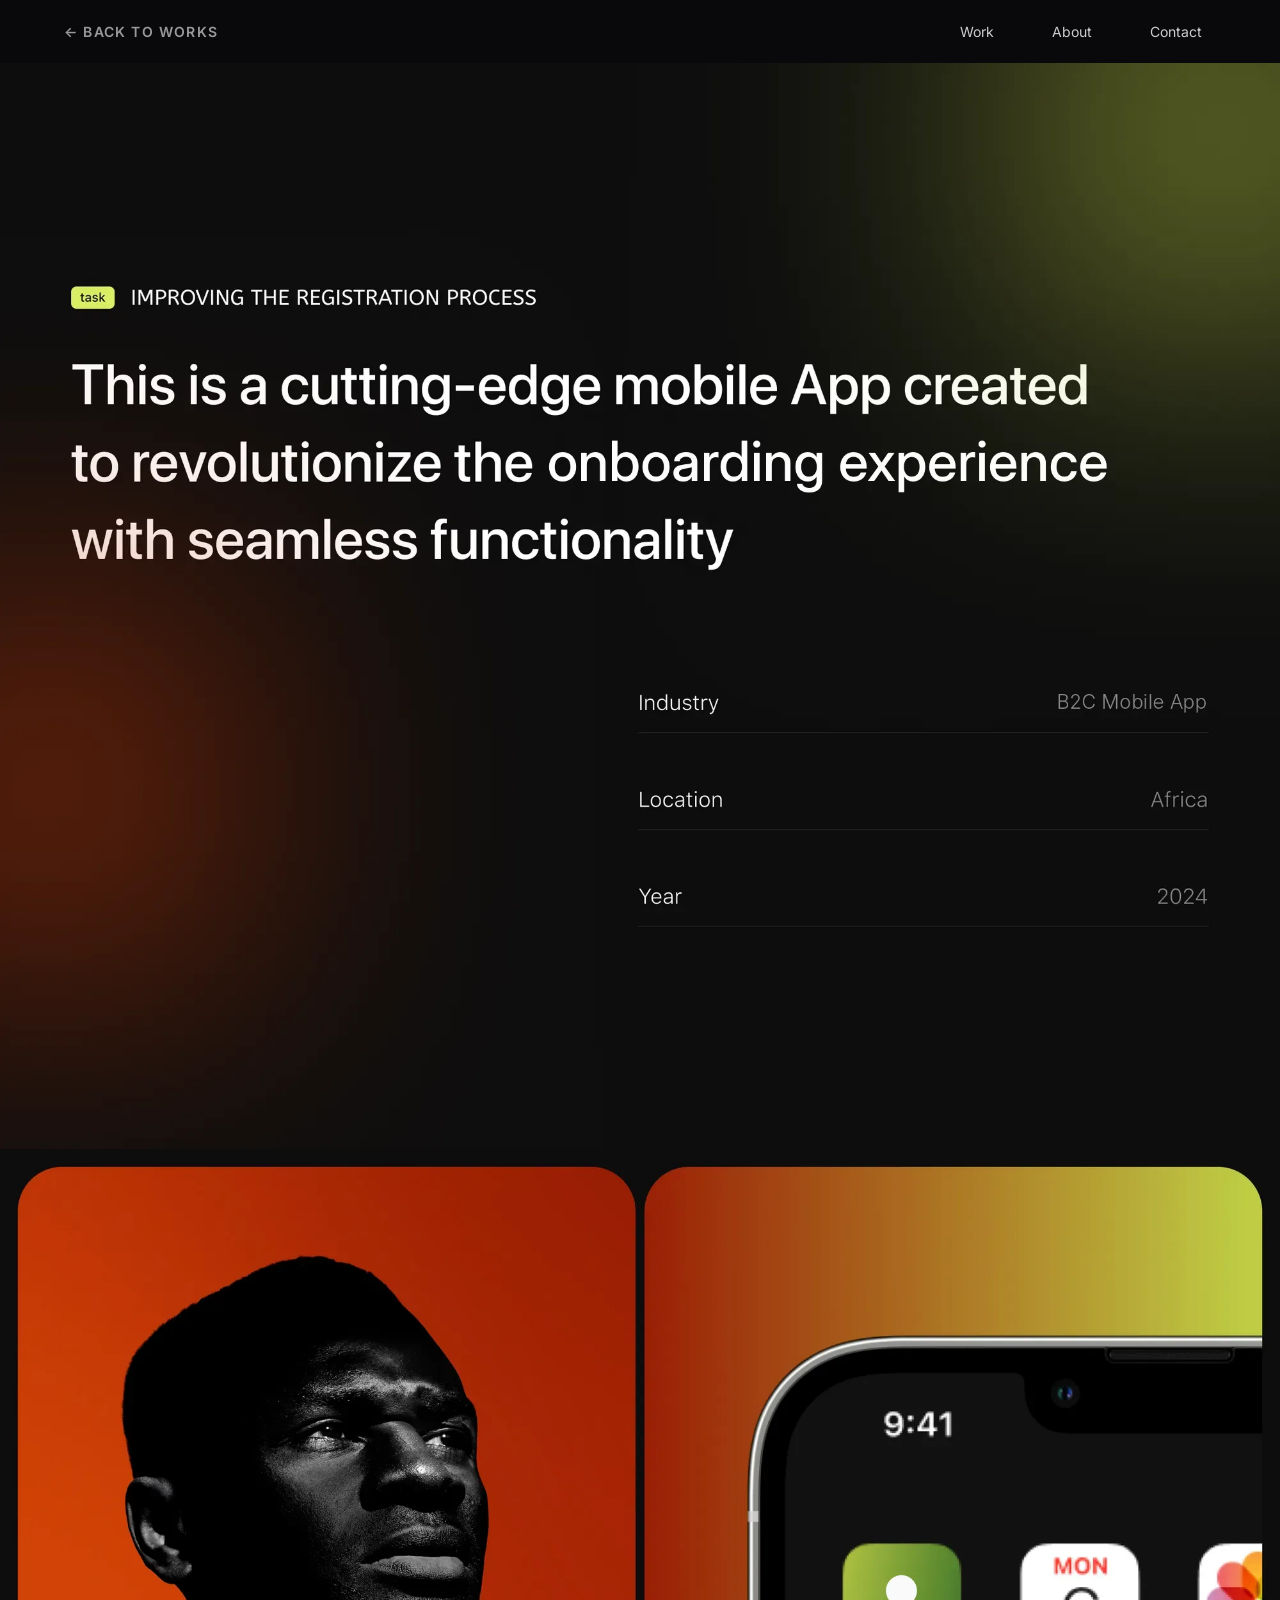
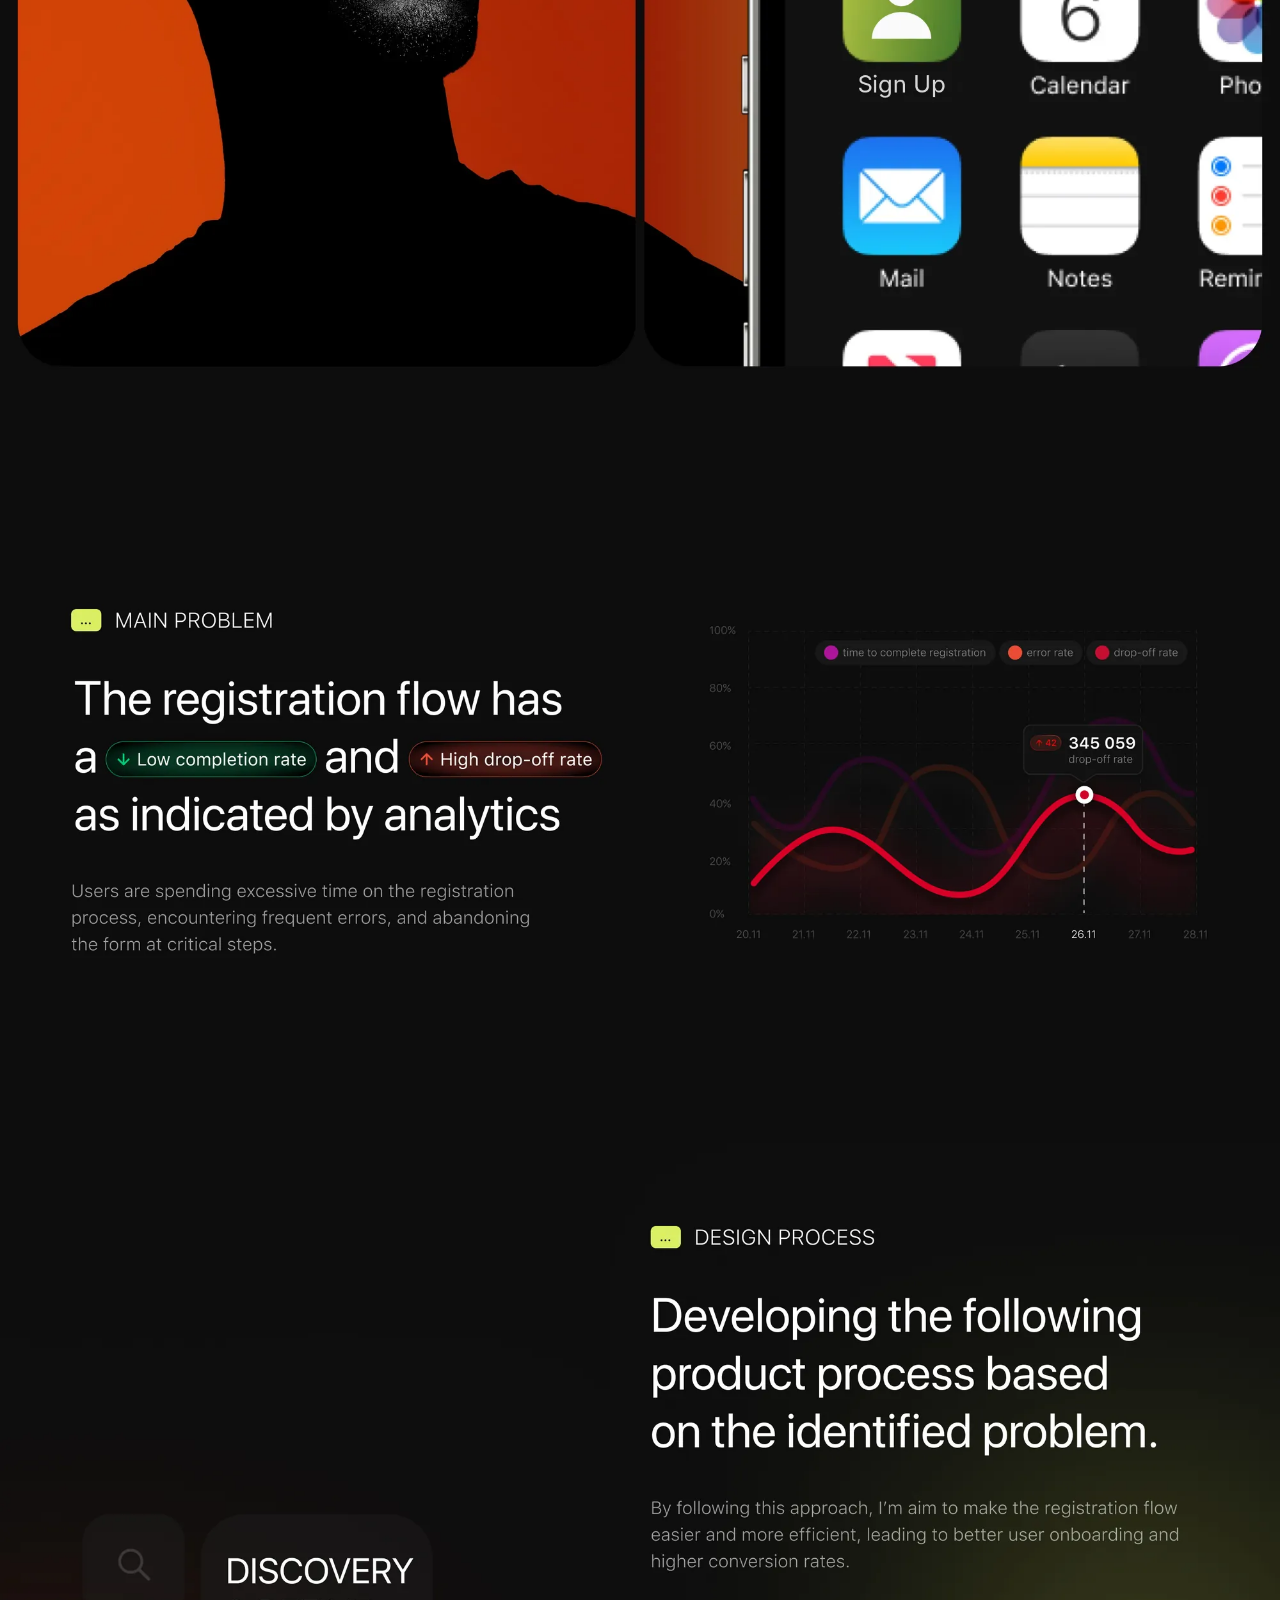
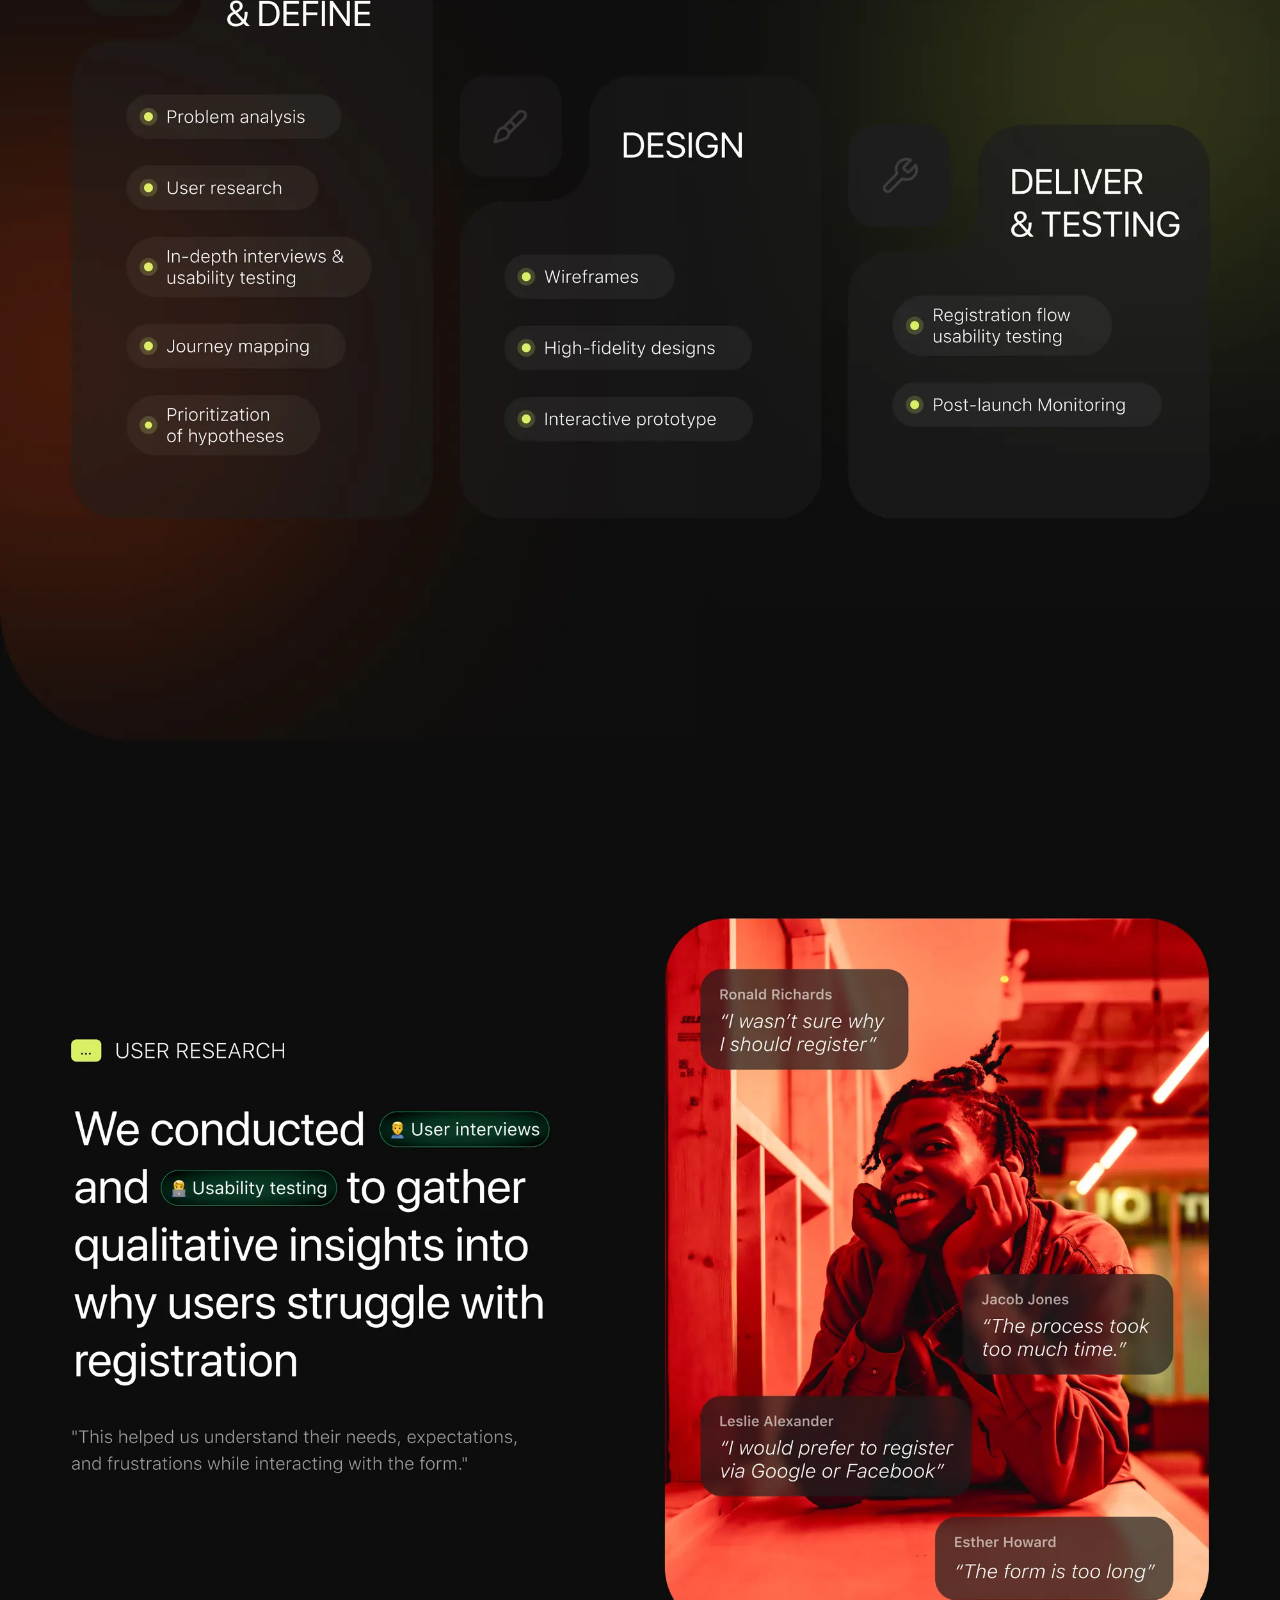
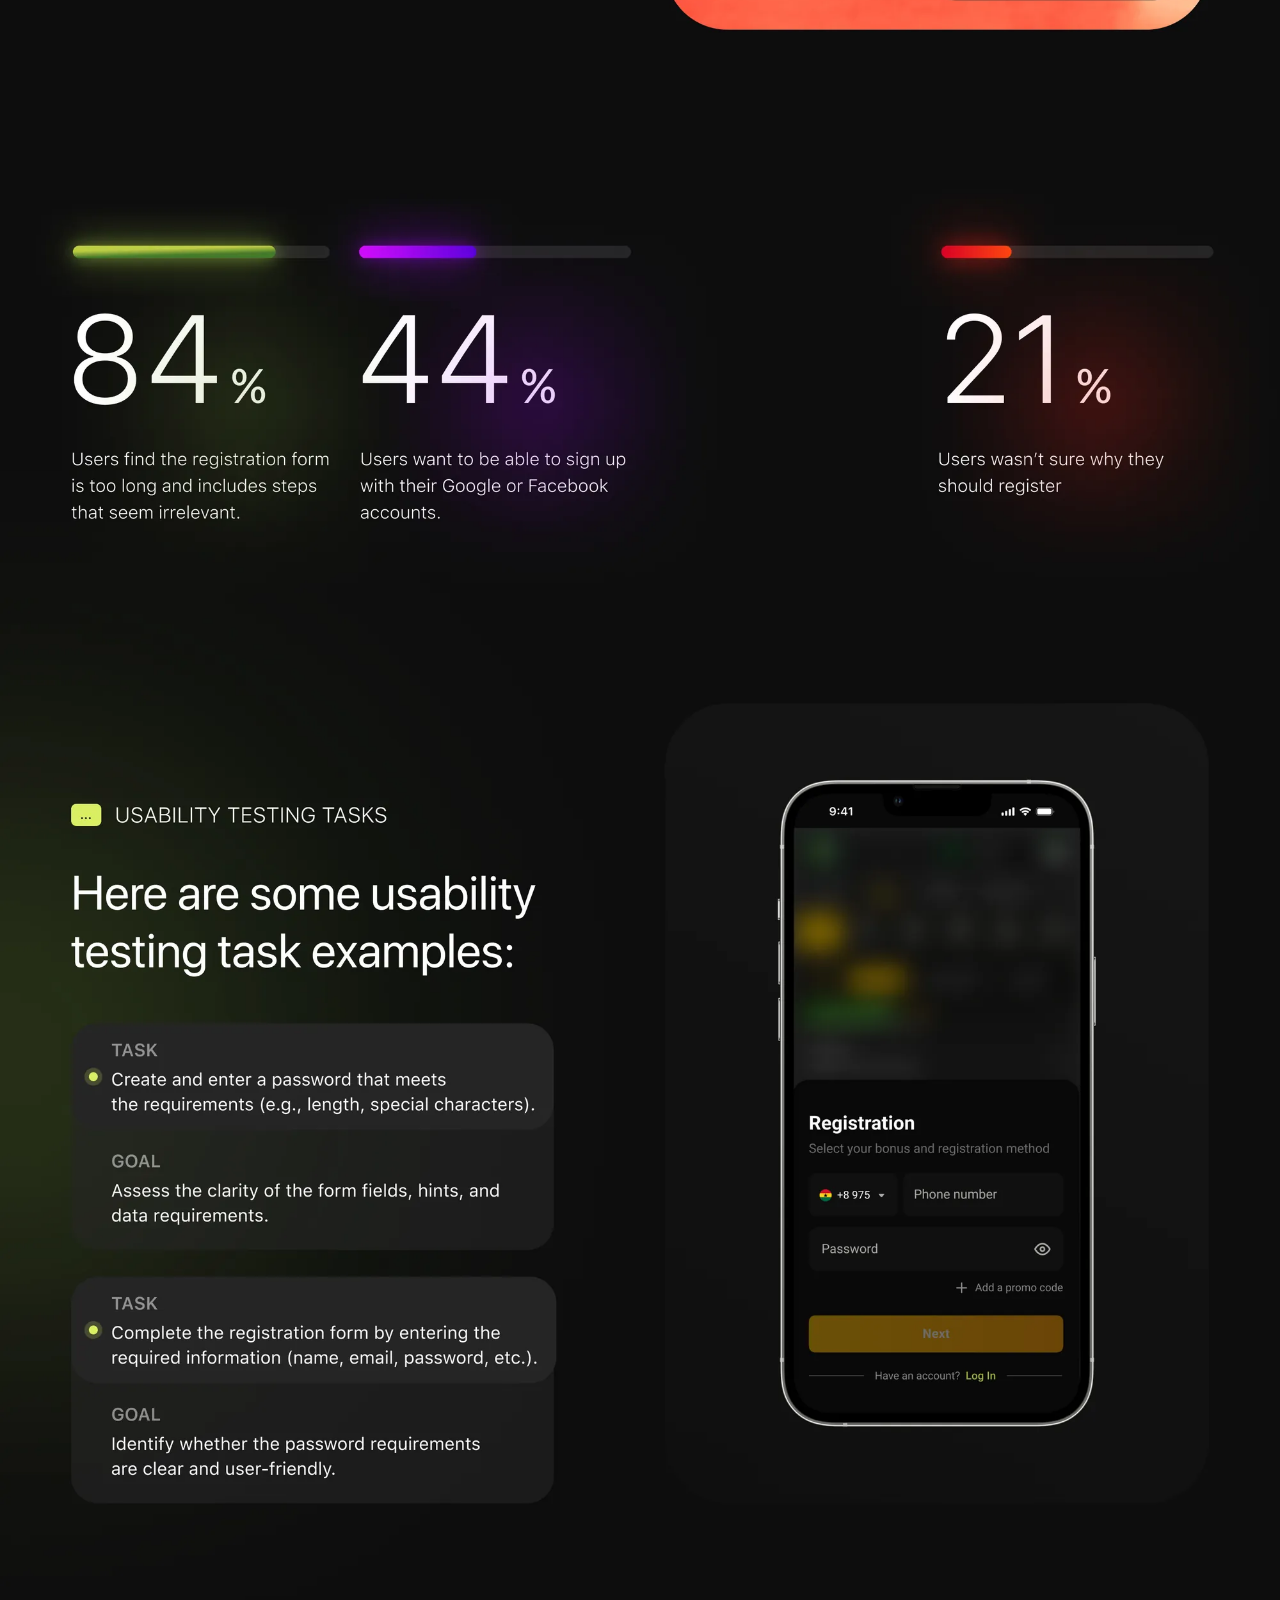
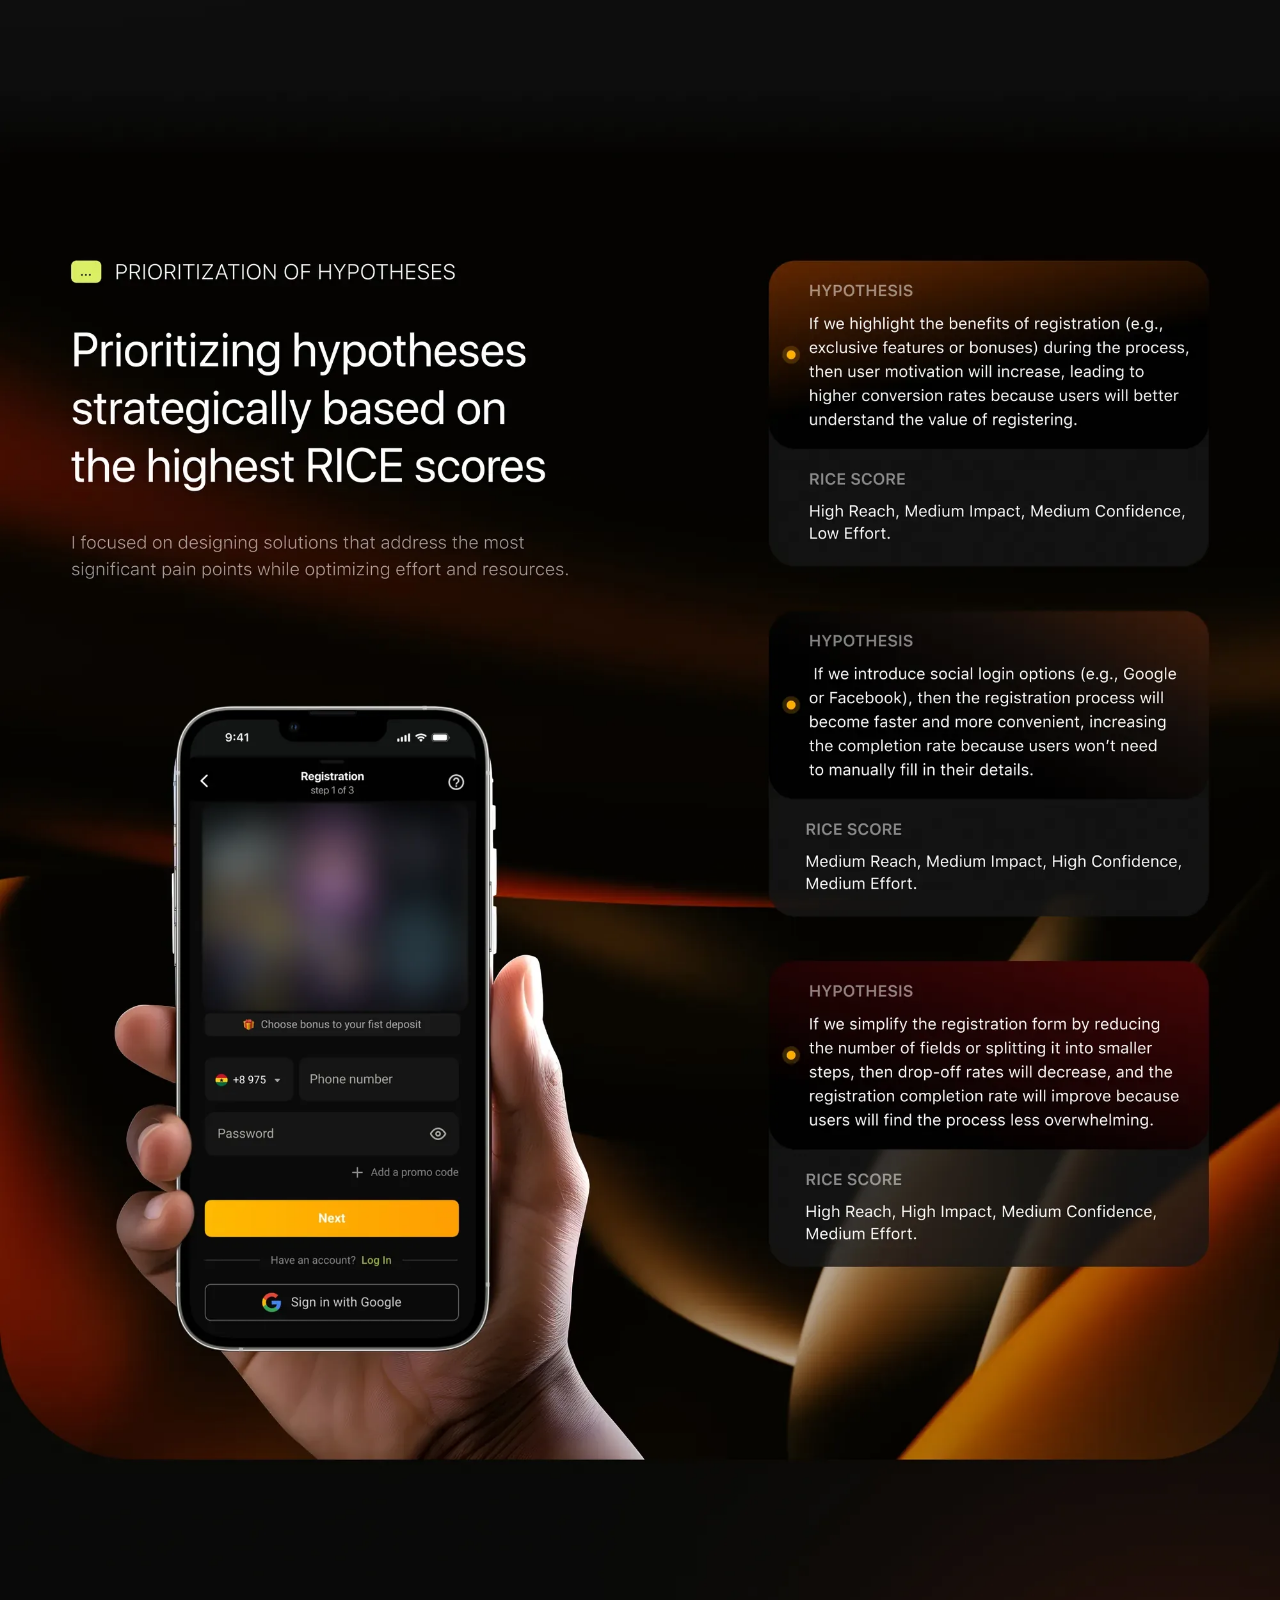
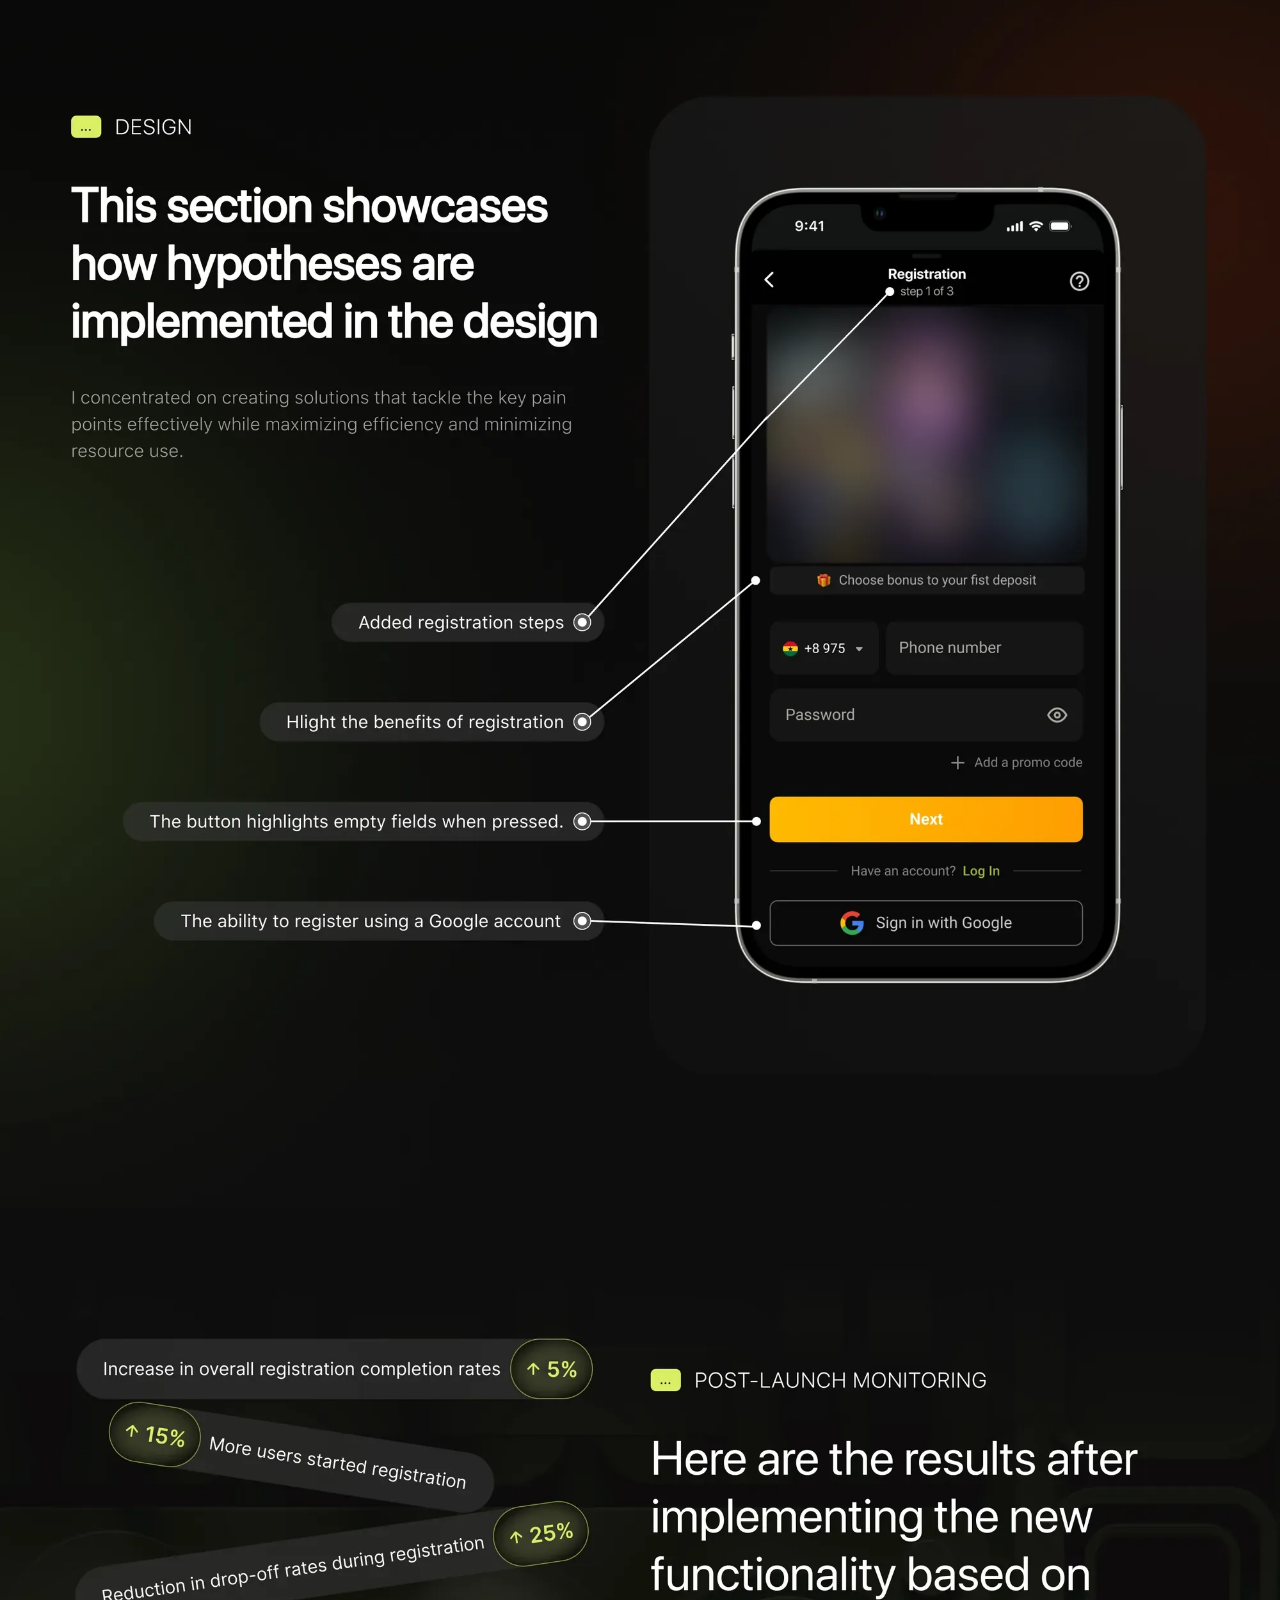
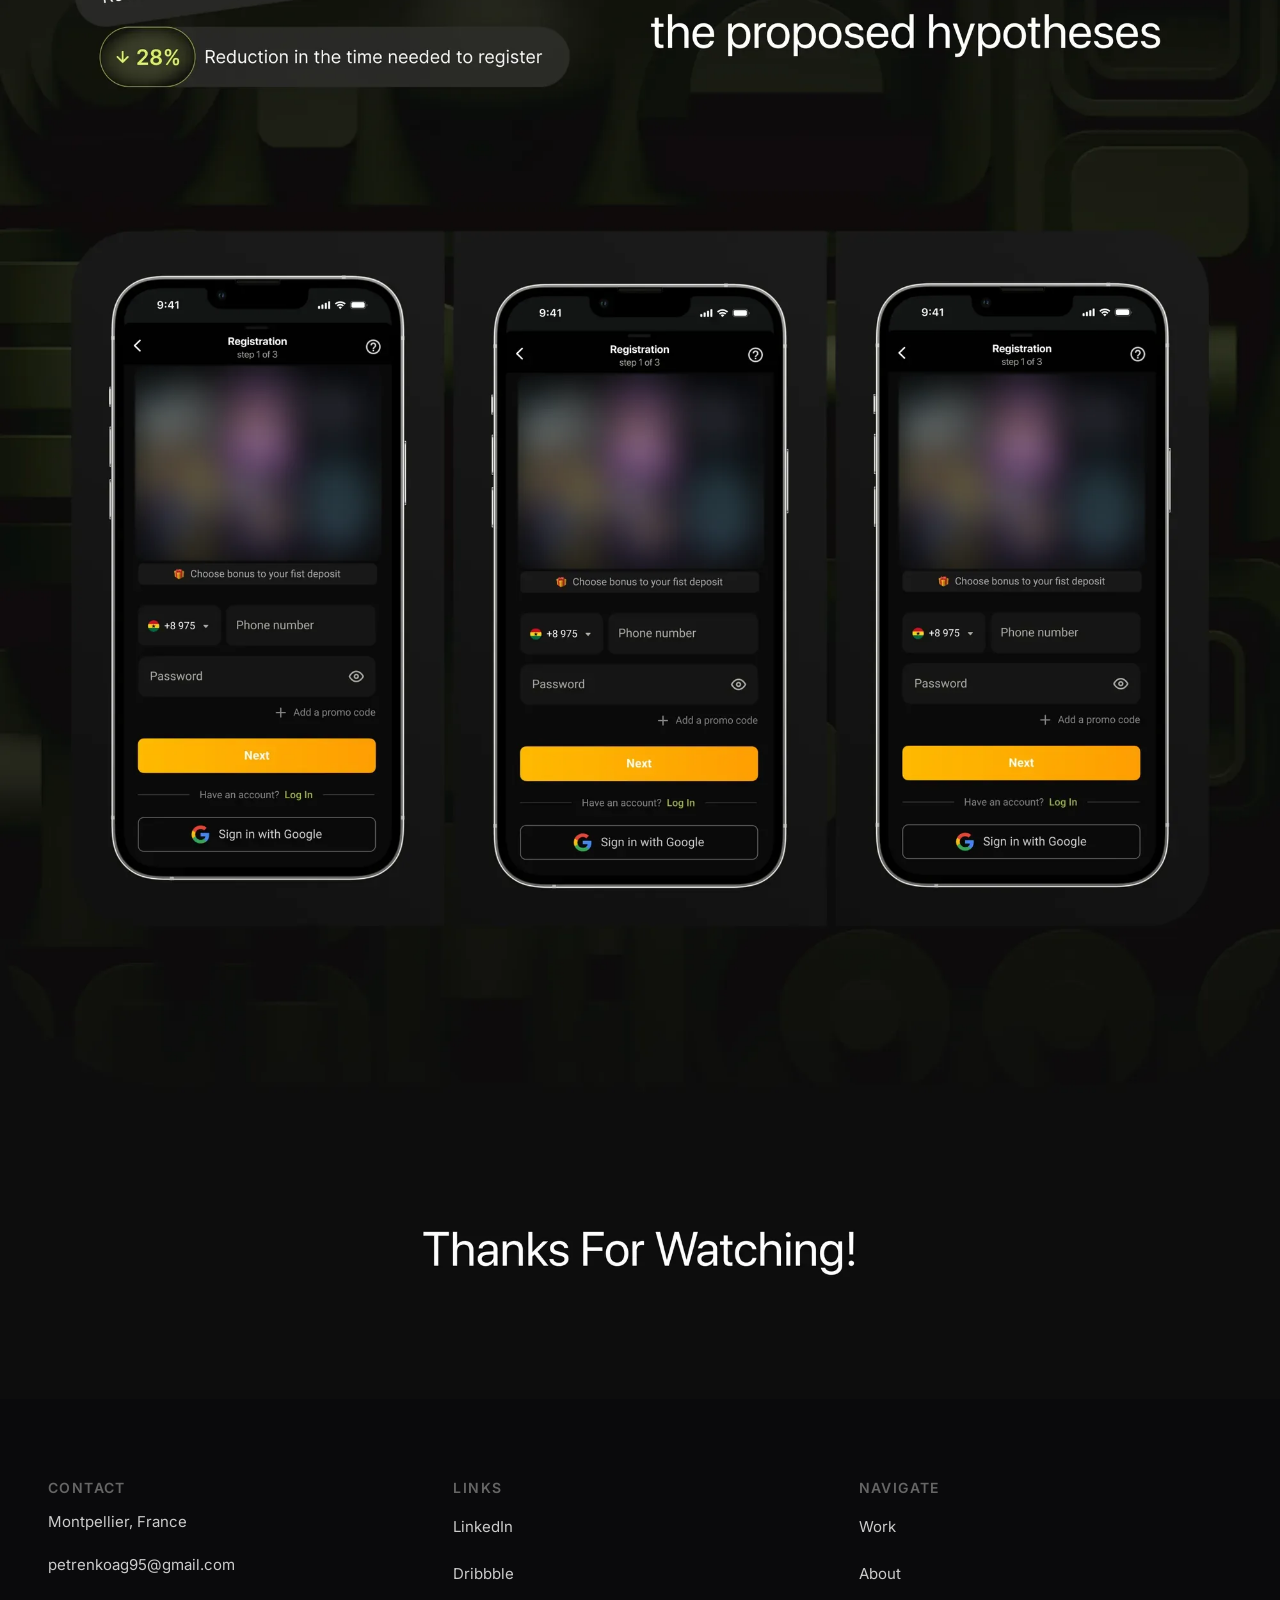
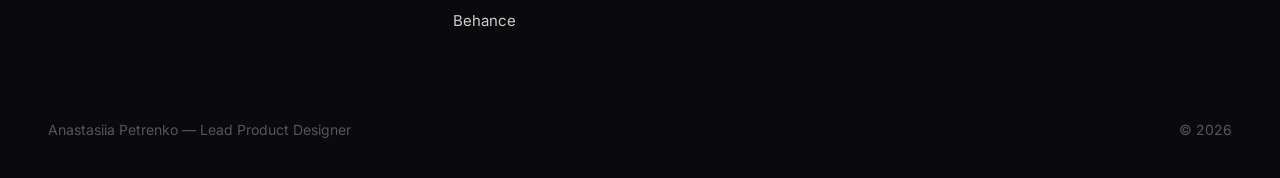
==== cases/b2c-onboarding.html @ 766b3118 "Home: content edits, NDA rename of B2C onboarding case, OG tags - Numbers: final values in HTML, cou" ====
<!DOCTYPE html>
<html lang="en">
<head>
  <!-- Google Tag Manager -->
  <script>(function(w,d,s,l,i){w[l]=w[l]||[];w[l].push({'gtm.start':
  new Date().getTime(),event:'gtm.js'});var f=d.getElementsByTagName(s)[0],
  j=d.createElement(s),dl=l!='dataLayer'?'&l='+l:'';j.async=true;j.src=
  'https://www.googletagmanager.com/gtm.js?id='+i+dl;f.parentNode.insertBefore(j,f);
  })(window,document,'script','dataLayer','GTM-K25V9CTP');</script>
  <!-- End Google Tag Manager -->
  <!-- Google tag (gtag.js) -->
  <script async src="https://www.googletagmanager.com/gtag/js?id=G-8EQWVSNK7V"></script>
  <script>
    window.dataLayer = window.dataLayer || [];
    function gtag(){dataLayer.push(arguments);}
    gtag('js', new Date());
    gtag('config', 'G-8EQWVSNK7V');
  </script>
  <!-- End Google tag (gtag.js) -->
  <!-- Microsoft Clarity -->
  <script type="text/javascript">
    (function(c,l,a,r,i,t,y){
        c[a]=c[a]||function(){(c[a].q=c[a].q||[]).push(arguments)};
        t=l.createElement(r);t.async=1;t.src="https://www.clarity.ms/tag/"+i;
        y=l.getElementsByTagName(r)[0];y.parentNode.insertBefore(t,y);
    })(window, document, "clarity", "script", "yuyqac0y1p");
  </script>
  <!-- End Microsoft Clarity -->

  <meta charset="UTF-8">
  <meta name="viewport" content="width=device-width, initial-scale=1.0">
  <title>B2C onboarding &amp; first-deposit funnel — Anastasiia Petrenko</title>
  <link rel="icon" type="image/png" href="../assets/favicon.png">
  <link rel="preconnect" href="https://fonts.googleapis.com">
  <link rel="preconnect" href="https://fonts.gstatic.com" crossorigin>
  <link href="https://fonts.googleapis.com/css2?family=Inter:wght@400;500;600;700&display=swap" rel="stylesheet">
  <link rel="stylesheet" href="../css/styles.css">
  <style>
    body {
      background: #08080a;
    }
    .case-stack img {
      display: block;
      width: min(100vw, 1440px);
      margin: 0 auto;
      height: auto;
    }
    .visually-hidden {
      position: absolute;
      width: 1px;
      height: 1px;
      padding: 0;
      margin: -1px;
      overflow: hidden;
      clip: rect(0, 0, 0, 0);
      white-space: nowrap;
      border: 0;
    }
  </style>
</head>
<body>
  <!-- Google Tag Manager (noscript) -->
  <noscript><iframe src="https://www.googletagmanager.com/ns.html?id=GTM-K25V9CTP"
  height="0" width="0" style="display:none;visibility:hidden"></iframe></noscript>
  <!-- End Google Tag Manager (noscript) -->

  <header class="site-header">
    <a href="../index.html" class="logo case-back">&larr; Back to works</a>
    <nav class="nav">
      <a href="../index.html#work" class="nav__link">Work</a>
      <a href="../index.html#about" class="nav__link">About</a>
      <a href="mailto:petrenkoag95@gmail.com" class="nav__link">Contact</a>
    </nav>
  </header>

  <main class="case-stack">
    <h1 class="visually-hidden">B2C onboarding &amp; first-deposit funnel</h1>
    <img src="../assets/images/b2c-onboarding-01.webp" alt="B2C onboarding and first-deposit funnel, section 1">
    <img src="../assets/images/b2c-onboarding-02.webp" alt="B2C onboarding and first-deposit funnel, section 2" loading="lazy">
    <img src="../assets/images/b2c-onboarding-05.webp" alt="B2C onboarding and first-deposit funnel, section 3" loading="lazy">
    <img src="../assets/images/b2c-onboarding-03.webp" alt="B2C onboarding and first-deposit funnel, section 4" loading="lazy">
    <img src="../assets/images/b2c-onboarding-06.webp" alt="B2C onboarding and first-deposit funnel, section 5" loading="lazy">
    <img src="../assets/images/b2c-onboarding-04.webp" alt="B2C onboarding and first-deposit funnel, section 6" loading="lazy">
  </main>

  <footer class="footer" id="contact">
    <div class="footer__columns">
      <div class="footer__col">
        <p class="footer__col-label">Contact</p>
        <p class="footer__col-item">Montpellier, France</p>
        <a href="mailto:petrenkoag95@gmail.com" class="footer__col-link">petrenkoag95@gmail.com</a>
      </div>
      <div class="footer__col">
        <p class="footer__col-label">Links</p>
        <a href="https://www.linkedin.com/in/anastasia-petrenko/" class="footer__col-link" target="_blank" rel="noopener noreferrer">LinkedIn</a>
        <a href="https://dribbble.com/AnnastasiiaP2018" class="footer__col-link" target="_blank" rel="noopener noreferrer">Dribbble</a>
        <a href="https://www.behance.net/petrenkoanastasia" class="footer__col-link" target="_blank" rel="noopener noreferrer">Behance</a>
      </div>
      <div class="footer__col">
        <p class="footer__col-label">Navigate</p>
        <a href="../index.html#work" class="footer__col-link">Work</a>
        <a href="../index.html#about" class="footer__col-link">About</a>
      </div>
    </div>

    <div class="footer__bottom">
      <span>Anastasiia Petrenko &mdash; Lead Product Designer</span>
      <span>&copy; 2026</span>
    </div>
  </footer>
</body>
</html>
---- css/styles.css ----
/* =============================================================
   DESIGN TOKENS
============================================================= */
:root {
  --accent:         #4493fa;
  --bg-base:        #0a0a0c;
  --bg-surface:     #0f0f12;
  --border:         #2a2a2e;
  --text-primary:   #ffffff;
  --text-secondary: #cccccc;
  --text-muted:     #999999;
  --text-dim:       #666666;
  --status-green:   #34d27b;
  --font:           'Inter', system-ui, sans-serif;

  --radius-pill: 999px;
  --radius-card: 10px;
  --radius-img:  6px;

  --section-px: 48px;
  --section-py: 104px;
}

/* =============================================================
   KEYFRAMES
============================================================= */
@keyframes fadeUp {
  from { opacity: 0; transform: translateY(16px); }
  to   { opacity: 1; transform: translateY(0); }
}
@keyframes ringPing {
  0%        { opacity: 0.5; transform: scale(0.45); }
  80%, 100% { opacity: 0;   transform: scale(1.9);  }
}
@keyframes hubPulse {
  0%, 100% { transform: scale(1);    }
  50%      { transform: scale(1.08); }
}
@keyframes pulseTravel {
  from { stroke-dashoffset: 260; }
  to   { stroke-dashoffset: 0;   }
}

/* =============================================================
   RESET & BASE
============================================================= */
*, *::before, *::after { box-sizing: border-box; margin: 0; padding: 0; }
html { scroll-behavior: smooth; }
body {
  background:             var(--bg-base);
  color:                  var(--text-primary);
  font-family:            var(--font);
  -webkit-font-smoothing: antialiased;
  min-height:             100vh;
  overflow-x:             hidden;
}
a { color: inherit; text-decoration: none; }
h1, h2, h3 { font-weight: 700; }

/* =============================================================
   UTILITIES
============================================================= */
.text-accent { color: var(--accent); }

.section-label {
  font-size:      14px;
  font-weight:    500;
  letter-spacing: 1.6px;
  text-transform: uppercase;
  color:          var(--text-dim);
  margin-bottom:  52px;
}

.fade-up         { animation: fadeUp 0.6s ease forwards; }
.fade-up-delayed { animation: fadeUp 0.7s ease 0.1s both; }

/* =============================================================
   BUTTONS
============================================================= */
.btn {
  display:       inline-flex;
  align-items:   center;
  gap:           9px;
  padding:       14px 24px;
  border-radius: var(--radius-pill);
  font-size:     15px;
  font-weight:   600;
  cursor:        pointer;
  transition:    transform 0.15s ease, box-shadow 0.2s ease,
                 background 0.2s ease, border-color 0.2s ease, color 0.2s ease;
}
.btn--primary {
  background: var(--accent);
  color:      #0a0a0c;
  border:     none;
}
.btn--primary:hover {
  transform:  translateY(-2px);
  box-shadow: 0 10px 30px rgba(68,147,250,.35);
}
.btn--outline {
  background:  transparent;
  color:       var(--text-primary);
  border:      0.5px solid #3a3a3f;
  font-weight: 500;
}
.btn--outline:hover {
  border-color: var(--text-primary);
  background:   rgba(255,255,255,.07);
  transform:    translateY(-2px);
}
.btn--ghost {
  display:       inline-flex;
  align-items:   center;
  padding:       9px 18px;
  border-radius: var(--radius-pill);
  font-size:     14px;
  font-weight:   600;
  color:         var(--text-primary);
  border:        0.5px solid var(--border);
  transition:    background 0.2s ease, border-color 0.2s ease,
                 color 0.2s ease, transform 0.15s ease;
}
.btn--ghost:hover {
  background:   var(--accent);
  border-color: var(--accent);
  color:        #0a0a0c;
  transform:    translateY(-1px);
}

/* =============================================================
   CHIPS
============================================================= */
.chip-group { display: flex; flex-wrap: wrap; gap: 10px; }
.chip {
  padding:       8px 15px;
  border:        0.5px solid var(--border);
  border-radius: var(--radius-pill);
  background:    var(--bg-surface);
  font-size:     14px;
  color:         var(--text-secondary);
}

/* =============================================================
   HEADER
============================================================= */
.site-header {
  position:        sticky;
  top:             0;
  z-index:         10;
  display:         flex;
  align-items:     center;
  justify-content: space-between;
  padding:         16px 64px;
  background:      rgba(10,10,12,.85);
  backdrop-filter: blur(12px);
  border-bottom:   none;
}
.logo {
  font-size:      14px;
  font-weight:    600;
  color:          var(--text-muted);
  letter-spacing: 1.2px;
  text-transform: uppercase;
}
.nav { display: flex; align-items: center; gap: 30px; }
.nav__link {
  font-size:     14px;
  color:         var(--text-secondary);
  padding:       7px 14px;
  border-radius: var(--radius-pill);
  transition:    color 0.2s ease, background 0.2s ease;
}
.nav__link:hover { color: var(--text-primary); background: rgba(255,255,255,.07); }

/* =============================================================
   HERO
============================================================= */
.hero {
  position:    relative;
  display:     grid;
  grid-template-columns: 1.05fr 0.95fr;
  gap:         56px;
  align-items: center;
  padding:     72px 64px;
  min-height:  calc(100vh - 71px);
  overflow:    hidden;
}
.hero__glow {
  position:       absolute;
  top:            -120px;
  left:           -140px;
  width:          520px;
  height:         520px;
  border-radius:  50%;
  background:     radial-gradient(circle, rgba(68,147,250,.16), transparent 65%);
  pointer-events: none;
}
.hero__content {
  position:       relative;
  display:        flex;
  flex-direction: column;
  gap:            30px;
  max-width:      700px;
}

/* Headline */
.hero__headline {
  /* 48 max, matching the <=1600 step — at 62 the type outgrew the box on
     very wide screens and the headline spilled to a 4th line */
  font-size:      clamp(38px, 4.6vw, 48px);
  font-weight:    700;
  line-height:    1.06;
  letter-spacing: -0.02em;
  color:          var(--text-primary);
  /* 700 so the box keeps up with the type on wide screens — at 600 the
     headline stayed narrow while the font grew to 48px and spilled to a
     4th line. Below ~1400 the hero grid column is the binding limit. */
  max-width:      720px;
  text-wrap:      balance;
}

/* Stats */
.stats-row { display: flex; align-items: stretch; margin-top: 30px; }
.stat {
  display:        flex;
  flex-direction: column;
  gap:            5px;
  padding-right:  26px;
}
.stat--bordered { padding: 0 26px; border-left: none; }
.stat__value { font-size: 26px; font-weight: 700; color: var(--text-primary); letter-spacing: -0.01em; }
.stat__label { font-size: 14px; line-height: 1.4; color: var(--text-muted); }

/* CTAs */
.hero__ctas { display: flex; align-items: center; gap: 14px; margin-top: 20px; }

/* Featured case card */
.featured-case { position: relative; }
.case-card {
  position:      relative;
  background:    var(--bg-surface);
  border-top:    2px solid #125bba;
  border-radius: var(--radius-card);
  overflow:      hidden;
  box-shadow:    0 30px 80px rgba(0,0,0,.55);
}
.case-card__header {
  display:         flex;
  align-items:     center;
  justify-content: space-between;
  padding:         18px 22px 14px;
}
.case-card__label {
  font-size:      14px;
  font-weight:    600;
  color:          var(--accent);
  letter-spacing: 1.4px;
  text-transform: uppercase;
}
.case-card__counter { font-size: 14px; color: var(--text-dim); letter-spacing: 0.5px; }
.case-card__image {
  position:        relative;
  margin:          0 22px;
  aspect-ratio:    16 / 10;
  border-radius:   8px;
  overflow:        hidden;
  background:      repeating-linear-gradient(135deg, #16161a 0 14px, #101014 14px 28px);
  display:         flex;
  align-items:     center;
  justify-content: center;
}
.case-card__image img {
  position:   absolute;
  inset:      0;
  width:      100%;
  height:     100%;
  object-fit: cover;
  transition: opacity 0.3s ease;
}
.case-card__placeholder {
  font-family:    ui-monospace, 'SF Mono', Menlo, monospace;
  font-size:      14px;
  color:          #5a5a62;
  letter-spacing: 0.5px;
}
.case-card__body { padding: 20px 22px 22px; display: flex; flex-direction: column; gap: 12px; transition: opacity 0.3s ease; }
.case-card__body.fading { opacity: 0; }
.case-card__meta { display: flex; flex-direction: column; gap: 12px; }
.case-card__tag   { font-size: 14px; font-weight: 600; color: var(--accent); letter-spacing: 0.6px; }
.case-card__title { font-size: 21px; font-weight: 700; line-height: 1.3; color: var(--text-primary); margin-top: -6px; }
.case-card__desc  { font-size: 14px; line-height: 1.55; color: rgba(153,153,153,.85); min-height: 44px; }
.case-card__footer {
  display:         flex;
  align-items:     center;
  justify-content: space-between;
  margin-top:      6px;
  padding-top:     16px;
  border-top:      0.5px solid var(--border);
}
.case-card__link { font-size: 14px; font-weight: 500; color: var(--text-primary); transition: color 0.2s ease; }
.case-card__link:hover { color: var(--accent); }

.case-dots { display: flex; gap: 7px; align-items: center; }
.case-dot { height: 3px; border-radius: 2px; background: var(--border); width: 7px; transition: width 0.45s ease, background 0.45s ease; }
.case-dot--active { width: 18px; background: var(--accent); }

/* =============================================================
   ABOUT
============================================================= */
.about {
  border-top: 0.5px solid var(--border);
  padding:    var(--section-py) var(--section-px);
  background: var(--bg-base);
}
.about__grid {
  display:               grid;
  grid-template-columns: 1fr 0.65fr;
  gap:                   36px;
  align-items:           center;
}

/* Animation column */
.about__animation { order: 1; overflow: visible; }
.network-wrap { position: relative; width: 100%; overflow: visible; }
.network-svg {
  display:    block;
  width:      100%;
  height:     auto;
  overflow:   visible;
  font-family: var(--font);
  position:    relative;
}

.network-svg .node-circle {
  transform-box:    fill-box;
  transform-origin: center;
  transition: opacity 0.4s ease, transform 0.55s cubic-bezier(0.34,1.56,0.64,1), fill 0.6s ease;
}
.network-svg .node-ring {
  transform-box:    fill-box;
  transform-origin: center;
  animation:        ringPing 1.5s ease-out infinite;
  transition:       opacity 0.4s ease;
}
.network-svg .hub-ring {
  transform-box:    fill-box;
  transform-origin: center;
  animation:        ringPing 3s ease-out infinite;
}
.network-svg .hub-core {
  transform-box:    fill-box;
  transform-origin: center;
  animation:        hubPulse 3.4s ease-in-out infinite;
  filter:           drop-shadow(0 0 12px rgba(68,147,250,.55));
}
.network-svg .node-line {
  stroke-linecap: round;
  transition:     stroke-dashoffset 0.6s cubic-bezier(0.22,1,0.36,1), opacity 0.6s ease;
}
.network-svg .pulse-line {
  stroke-linecap:   round;
  stroke-dasharray: 4 240;
  animation:        pulseTravel 1.9s linear infinite;
  transition:       opacity 0.5s ease;
}
.network-svg .perimeter {
  fill:            none;
  stroke-linejoin: round;
  transition:      stroke-dashoffset 0.9s cubic-bezier(0.22,1,0.36,1), opacity 0.7s ease;
}

.hub-label {
  position:       absolute;
  left:           50%;
  top:            48.67%;
  transform:      translate(-50%, -50%);
  font-size:      clamp(11px, 3vw, 18px);
  font-weight:    600;
  letter-spacing: 0.2px;
  color:          #ffffff;
  pointer-events: none;
  text-align:     center;
  line-height:    1.3;
}

.network-pills { pointer-events: none; }
.network-pill {
  position:      absolute;
  display:       inline-block;
  padding:       4px 11px;
  border-radius: var(--radius-pill);
  font-size:     14px;
  font-weight:   500;
  letter-spacing: 0.2px;
  white-space:   nowrap;
  box-shadow:    0 2px 10px rgba(0,0,0,.35);
  transition:    opacity 0.5s ease, color 0.5s ease,
                 background 0.6s ease, border-color 0.6s ease;
}

.stats-overlay {
  position:                absolute;
  bottom:                  22%;
  left:                    50%;
  z-index:                 2;
  padding:                 16px 20px;
  background:              rgba(15,15,18,.78);
  backdrop-filter:         blur(14px);
  -webkit-backdrop-filter: blur(14px);
  border:                  0.5px solid var(--border);
  border-radius:           16px;
  box-shadow:              0 16px 48px rgba(0,0,0,.55);
  display:                 flex;
  flex-direction:          column;
  gap:                     7px;
}
.stats-overlay__label { font-size: 14px; font-weight: 600; color: var(--accent); letter-spacing: 1.5px; text-transform: uppercase; }
.stats-overlay__value { display: flex; align-items: baseline; gap: 10px; font-variant-numeric: tabular-nums; }
.stats-overlay__value span:first-child,
.stats-overlay__value span:last-child { font-size: 28px; font-weight: 700; color: var(--text-primary); letter-spacing: -0.02em; line-height: 1; }
.stats-overlay__arrow { font-size: 22px; font-weight: 400; color: #bdbdc4; line-height: 1; }
.stats-overlay__sub { font-size: 14px; color: var(--text-muted); }

/* Text column */
.about__text { order: 2; display: flex; flex-direction: column; gap: 38px; }
.about__quote {
  text-indent:    -0.42em;
  font-size:      clamp(26px, 2.7vw, 38px);
  font-weight:    600;
  line-height:    1.32;
  letter-spacing: -0.01em;
  color:          var(--text-primary);
  max-width:      660px;
}
.about__body {
  display:        flex;
  flex-direction: column;
  gap:            18px;
  font-size:      17px;
  line-height:    1.7;
  color:          rgba(153,153,153,.85);
  max-width:      600px;
}

/* =============================================================
   WORK
============================================================= */
.work {
  border-top: none;
  padding:    var(--section-py) var(--section-px);
}
.work-grid {
  display:               grid;
  grid-template-columns: repeat(3, 1fr);
  gap:                   2px;
}
.work-card {
  display:        flex;
  flex-direction: column;
  gap:            16px;
  padding:        28px 28px 24px;
  border-top:     none;
  background:     var(--bg-base);
  cursor:         pointer;
  transition:     transform 0.22s ease, box-shadow 0.22s ease, background 0.22s ease;
  position:       relative;
}
.work-card:hover {
  transform:  translateY(-4px);
  background: #13131a;
  box-shadow: 0 12px 40px rgba(0,0,0,0.45), 0 0 0 0.5px rgba(68,147,250,0.18);
  z-index:    1;
}
.work-card:hover .work-card__link {
  color: var(--accent);
}
.work-card:hover .work-card__image img {
  transform: scale(1.03);
}
.work-card--accent { border-top: 1.5px solid var(--accent); }
.work-card__tag   { font-size: 14px; font-weight: 600; color: var(--accent); letter-spacing: 1.2px; text-transform: uppercase; }
.work-card__title { font-size: 18px; font-weight: 700; color: var(--text-primary); line-height: 1.3; margin-top: -8px; }
.work-card__image {
  aspect-ratio:  16 / 10;
  border-radius: var(--radius-img);
  overflow:      hidden;
  position:      relative;
  background:    repeating-linear-gradient(135deg, #16161a 0 14px, #101014 14px 28px);
}
.work-card__image img {
  position:   absolute;
  inset:      0;
  width:      100%;
  height:     100%;
  object-fit: cover;
  transition: transform 0.35s ease;
}
.work-card__link { font-size: 14px; color: var(--text-secondary); padding-top: 4px; transition: color 0.2s ease; }
.work-card__link:hover { color: var(--accent); }

/* =============================================================
   FOOTER
============================================================= */
.footer {
  border-top: none;
  padding:    80px var(--section-px) 40px;
  background: var(--bg-base);
}
.footer__cta {
  font-size:      clamp(24px, 3vw, 40px);
  font-weight:    600;
  line-height:    1.3;
  color:          var(--text-primary);
  max-width:      600px;
  letter-spacing: -0.01em;
  margin-bottom:  72px;
}
.footer__columns {
  display:               grid;
  grid-template-columns: repeat(3, 1fr);
  gap:                   32px;
  padding-bottom:        56px;
  border-bottom:         none;
}
.footer__col { display: flex; flex-direction: column; gap: 14px; }
.footer__col-label { font-size: 14px; font-weight: 600; color: var(--text-dim); letter-spacing: 1.4px; text-transform: uppercase; }
.footer__col-item  { font-size: 15px; color: var(--text-secondary); line-height: 1.6; }
.footer__col-link {
  font-size:     15px;
  color:         var(--text-secondary);
  padding:       7px 14px;
  border-radius: var(--radius-pill);
  margin-left:   -14px;
  display:       inline-block;
  transition:    color 0.2s ease, background 0.2s ease;
}
.footer__col-link:hover  { color: var(--text-primary); background: rgba(255,255,255,.07); }
.footer__col-link:active { color: var(--text-primary); background: rgba(255,255,255,.13); }
.footer__bottom {
  display:         flex;
  align-items:     center;
  justify-content: space-between;
  padding-top:     28px;
  font-size:       14px;
  color:           #555555;
}

/* =============================================================
   RESPONSIVE
============================================================= */
@media (max-width: 1024px) {
  .about__grid { grid-template-columns: 1fr; }
  .about__animation { order: 2; }
  .about__text { order: 1; }
  .network-svg { margin-left: 0; }
}

@media (max-width: 1600px) {
  .hero { padding: 56px 48px; gap: 48px; }
  .hero__content { gap: 24px; }
  .hero__headline { font-size: clamp(34px, 3.2vw, 48px); }
}

@media (max-width: 1200px) {
  .hero { padding: 48px 40px; gap: 40px; }
  .hero__headline { font-size: clamp(30px, 3vw, 38px); }
}

@media (max-width: 900px) {
  :root { --section-px: 24px; }
  .site-header { padding: 22px var(--section-px); }
  .hero {
    grid-template-columns: 1fr;
    gap: 40px;
    padding: 48px var(--section-px) 64px;
    min-height: auto;
  }
  .hero__content { max-width: none; }
  .work-grid { grid-template-columns: repeat(2, 1fr); }
}

@media (max-width: 600px) {
  .stats-row { flex-direction: column; gap: 18px; }
  .stat { padding: 0; }
  .stat--bordered { border-left: none; }
  .nav { gap: 12px; }
  .hero__ctas { flex-wrap: wrap; }
  .work-grid { grid-template-columns: 1fr; }
  .footer__columns { grid-template-columns: 1fr; }
}

@media (prefers-reduced-motion: reduce) {
  *, *::before, *::after { animation: none !important; transition: none !important; }
}

/* =============================================================
   MOBILE — ≤768px
============================================================= */

/* Burger button (hidden on desktop) */
.burger {
  display:          none;
  background:       none;
  border:           none;
  padding:          8px;
  cursor:           pointer;
  flex-direction:   column;
  gap:              5px;
  align-items:      center;
  justify-content:  center;
  min-width:        44px;
  min-height:       44px;
  -webkit-tap-highlight-color: transparent;
}
.burger-line {
  width:            22px;
  height:           1.5px;
  background:       var(--text-primary);
  border-radius:    1px;
  transition:       transform 0.3s ease, opacity 0.3s ease;
  transform-origin: center;
}
.burger.is-open .burger-line:nth-child(1) { transform: translateY(6.5px) rotate(45deg); }
.burger.is-open .burger-line:nth-child(2) { opacity: 0; }
.burger.is-open .burger-line:nth-child(3) { transform: translateY(-6.5px) rotate(-45deg); }

/* Menu overlay (hidden by default) */
.menu-overlay {
  display:        none;
  position:       fixed;
  inset:          0;
  z-index:        80;
  background:     rgba(11,11,11,0.98);
  flex-direction: column;
  opacity:        0;
  transition:     opacity 0.3s ease;
}
.menu-overlay.is-open { display: flex; opacity: 1; }
.menu-overlay__header {
  display:         flex;
  align-items:     center;
  justify-content: space-between;
  height:          52px;
  padding:         0 20px;
}
.menu-overlay__close {
  background: none;
  border:     none;
  cursor:     pointer;
  width:      44px;
  height:     44px;
  display:    flex;
  align-items:     center;
  justify-content: center;
  color: var(--text-primary);
}
.menu-overlay__nav {
  padding:         44px 20px;
  flex:            1;
  display:         flex;
  flex-direction:  column;
  justify-content: center;
  gap:             4px;
}
.menu-link {
  display:         block;
  font-size:       44px;
  font-weight:     800;
  color:           var(--text-primary);
  text-decoration: none;
  letter-spacing:  -0.04em;
  line-height:     1.1;
  padding:         6px 0;
}
.menu-link--muted { color: rgba(240,240,240,0.25); }
.menu-overlay__footer {
  padding:   24px 20px;
  font-size: 14px;
  color:     rgba(240,240,240,0.35);
}

@media (max-width: 768px) {
  /* Nav */
  .site-header {
    padding: 0 20px;
    height:  52px;
  }
  .site-header .logo { font-size: 15px; }
  .nav  { display: none; }
  .burger { display: flex; }

  /* Hero — single column */
  .hero {
    grid-template-columns: 1fr;
    gap:         32px;
    padding:     28px 20px 44px;
    min-height:  auto;
  }
  .hero__glow { display: none; }
  .hero__content { max-width: none; order: 1; min-width: 0; }

  .hero__headline {
    font-size:      30px;
    margin-bottom:  28px;
    letter-spacing: -0.03em;
  }

  .stats-row {
    flex-direction: column;
    gap:            0;
    border-top:     1px solid rgba(240,240,240,0.07);
    margin-bottom:  28px;
  }
  .stat {
    display:       flex;
    flex-direction: row;
    align-items:   center;
    gap:           16px;
    padding:       14px 0;
    border-bottom: 1px solid rgba(240,240,240,0.05);
    border-right:  none;
  }
  .stat--bordered {
    border-left:  none;
    padding-left: 0;
  }
  .stat__value {
    font-size:   48px;
    min-width:   68px;
    line-height: 1;
    flex-shrink: 0;
  }
  .stat__label { font-size: 14px; line-height: 1.45; }

  .hero__ctas {
    flex-direction: column;
    gap:            10px;
  }
  .btn--primary {
    display:    block;
    text-align: center;
    padding:    15px 20px;
    width:      100%;
  }
  .btn--outline {
    display:    block;
    text-align: center;
    padding:    12px 20px;
    width:      100%;
  }

  /* Featured case — full-width below hero content */
  .featured-case {
    order:         2;
    width:         100%;
    max-width:     none;
    min-width:     0;
    margin:        0;
  }
  .case-card {
    border-radius: 12px;
    border:        1px solid rgba(240,240,240,0.07);
    overflow:      hidden;
  }
  .case-card__header {
    padding: 12px 16px;
  }
  .case-card__image {
    height:        210px;
    border-radius: 0;
    cursor:        pointer;
  }
  .case-card__body { padding: 16px; }
  .case-card__title { font-size: 17px; }
  .case-card__desc  { display: none; }

  /* About section — hide animation, show text only */
  .about {
    padding: 44px 20px 44px;
  }
  .about__grid {
    grid-template-columns: 1fr;
    gap: 24px;
  }
  .about__animation { display: none; }
  .about__text      { order: 1; }
  .about__quote {
    font-size:     22px;
    margin-bottom: 20px;
  }
  .about__body p    { font-size: 14px; }
  .chip-group       { gap: 6px; }
  .chip             { font-size: 14px; padding: 5px 12px; }

  /* Work section */
  .work { padding: 44px 20px 44px; }
  .work-grid {
    grid-template-columns: 1fr;
    gap: 16px;
  }
  .work-card {
    display:               grid;
    grid-template-columns: 1fr auto;
    grid-template-rows:    auto auto auto;
    grid-template-areas:
      "img   img"
      "tag   arrow"
      "title title";
    gap:           0;
    padding:       0;
    border-top:    none;
    border-bottom: none;
    border-radius: 16px;
    overflow:      hidden;
    margin-bottom: 0;
    background:    #18181e;
    cursor:        pointer;
  }
  .work-card:last-child { margin-bottom: 0; }
  .work-card--accent { border-top: none; }
  .work-card__image {
    grid-area:     img;
    aspect-ratio:  none;
    height:        220px;
    border-radius: 0;
    width:         100%;
    overflow:      hidden;
  }
  .work-card__image img {
    width:      100%;
    height:     100%;
    object-fit: cover;
  }
  .work-card__tag {
    grid-area:   tag;
    font-size:   14px;
    padding:     20px 20px 6px;
    align-self:  center;
  }
  .work-card__title {
    grid-area:  title;
    font-size:  18px;
    padding:    0 20px 22px;
  }
  .work-card__link {
    grid-area:       arrow;
    display:         flex;
    align-items:     center;
    padding:         20px 20px 6px;
    font-size:       0;
    color:           var(--text-primary);
    text-decoration: none;
  }
  .work-card__link::after {
    content:   '→';
    font-size: 20px;
  }

  /* Section label */
  .section-label { margin-bottom: 14px; }

  /* Footer */
  .footer {
    padding: 36px 20px 44px;
  }
  .footer__cta {
    font-size:     26px;
    margin-bottom: 26px;
  }
  .footer__columns {
    grid-template-columns: 1fr;
    gap:                   24px;
    margin-bottom:         40px;
  }
  .footer__bottom {
    flex-direction: column;
    gap:            4px;
    align-items:    flex-start;
  }
}
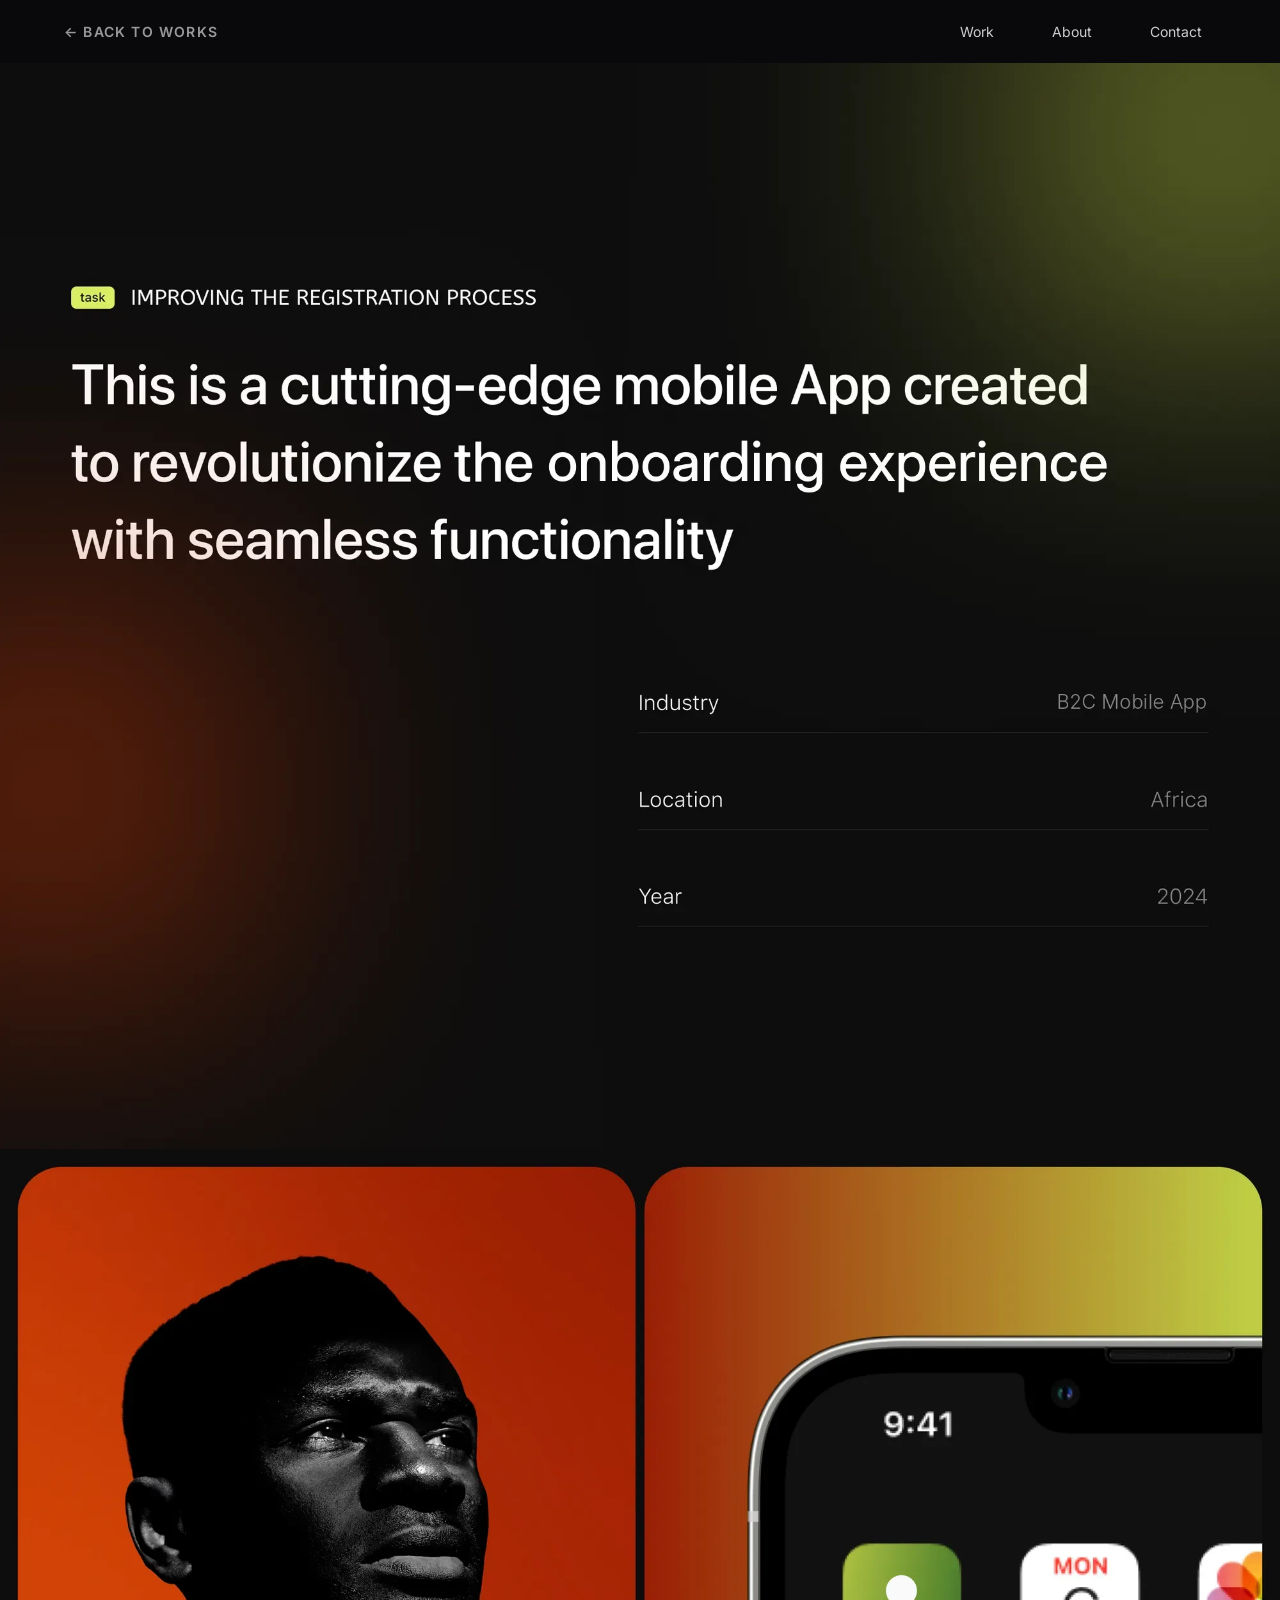
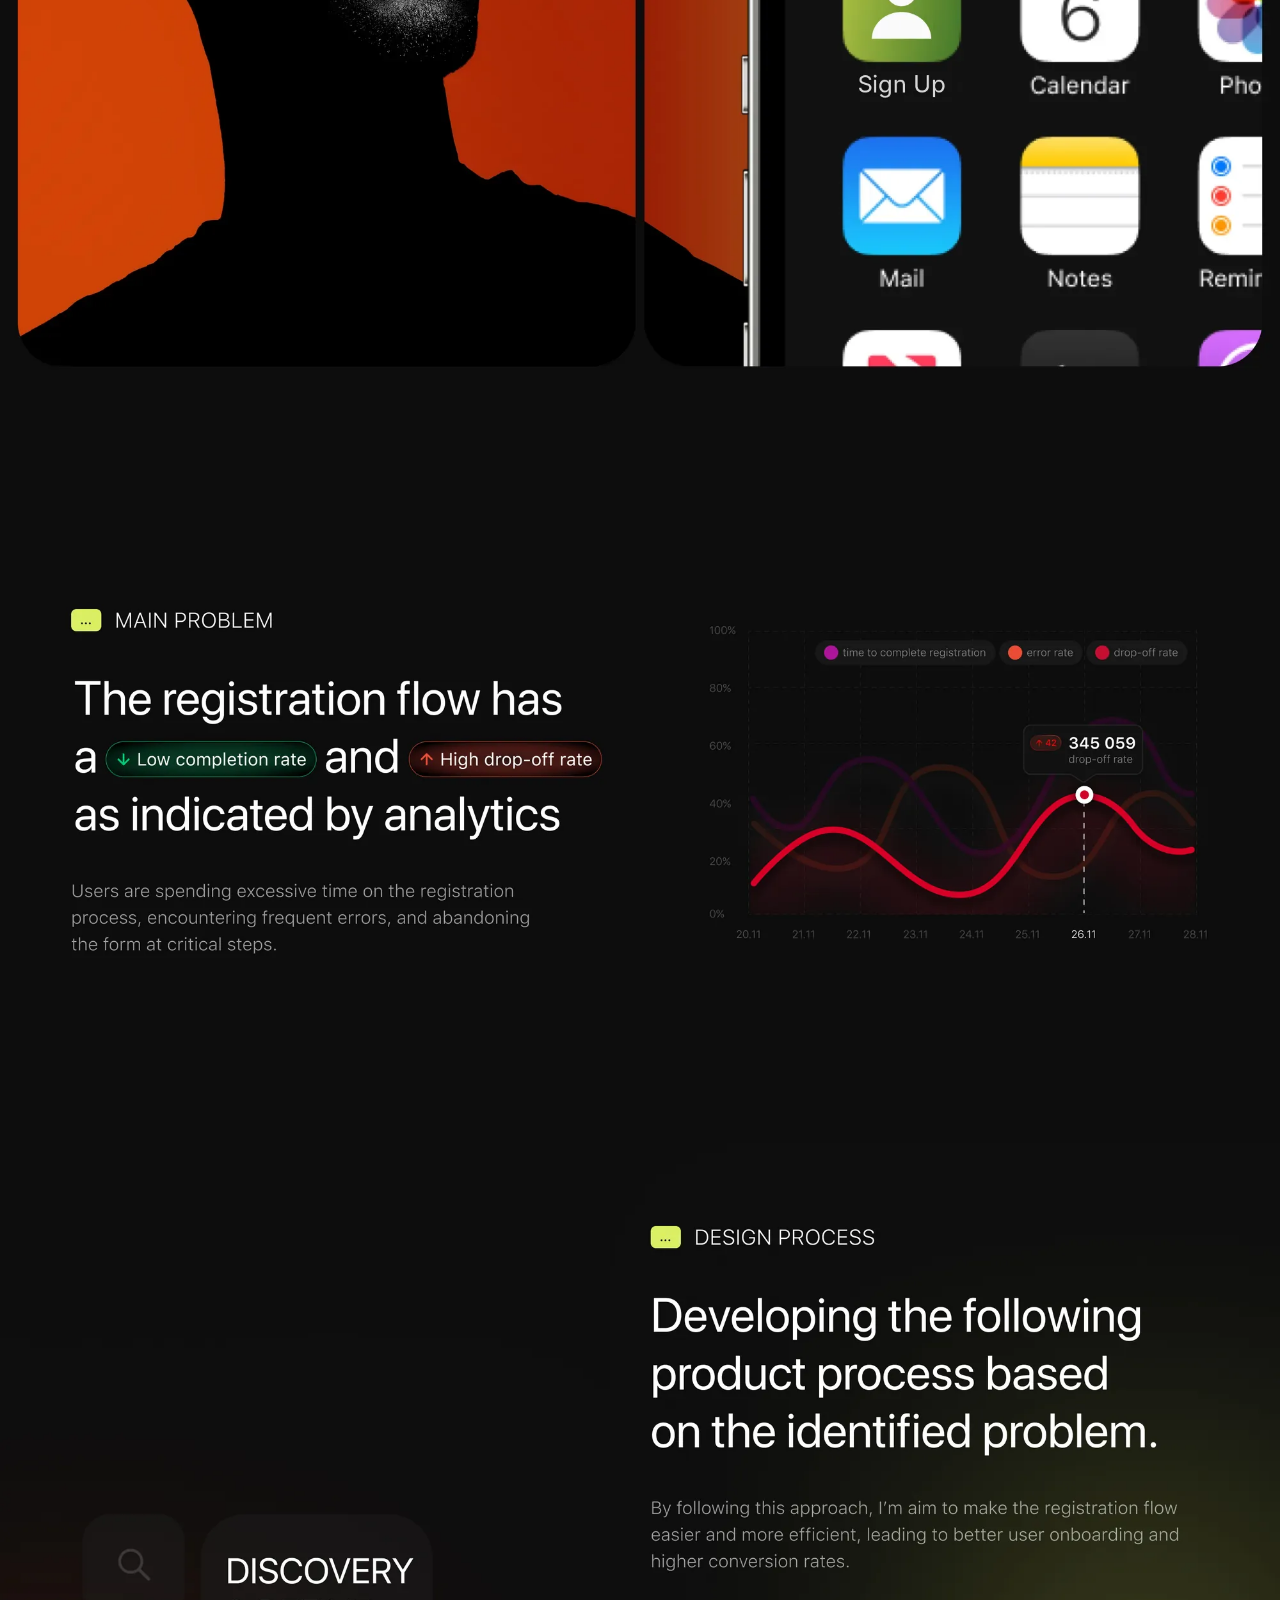
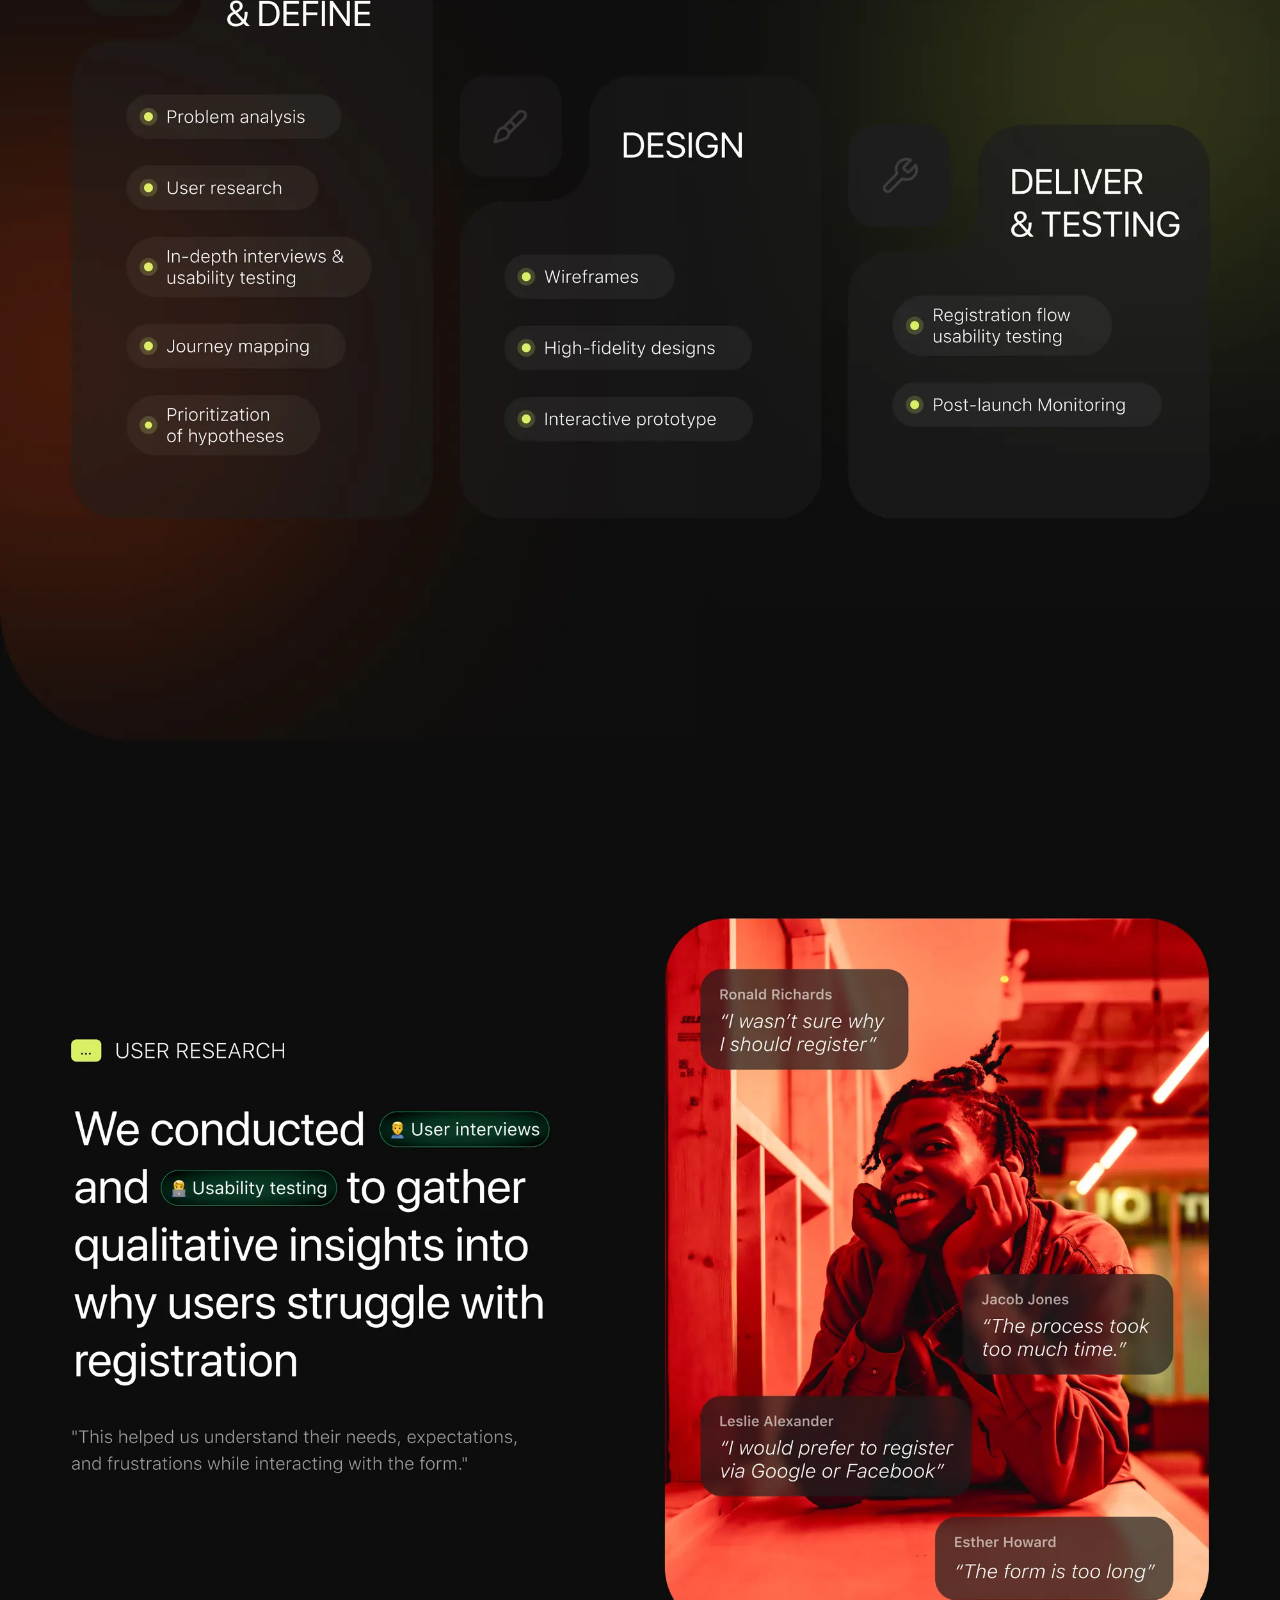
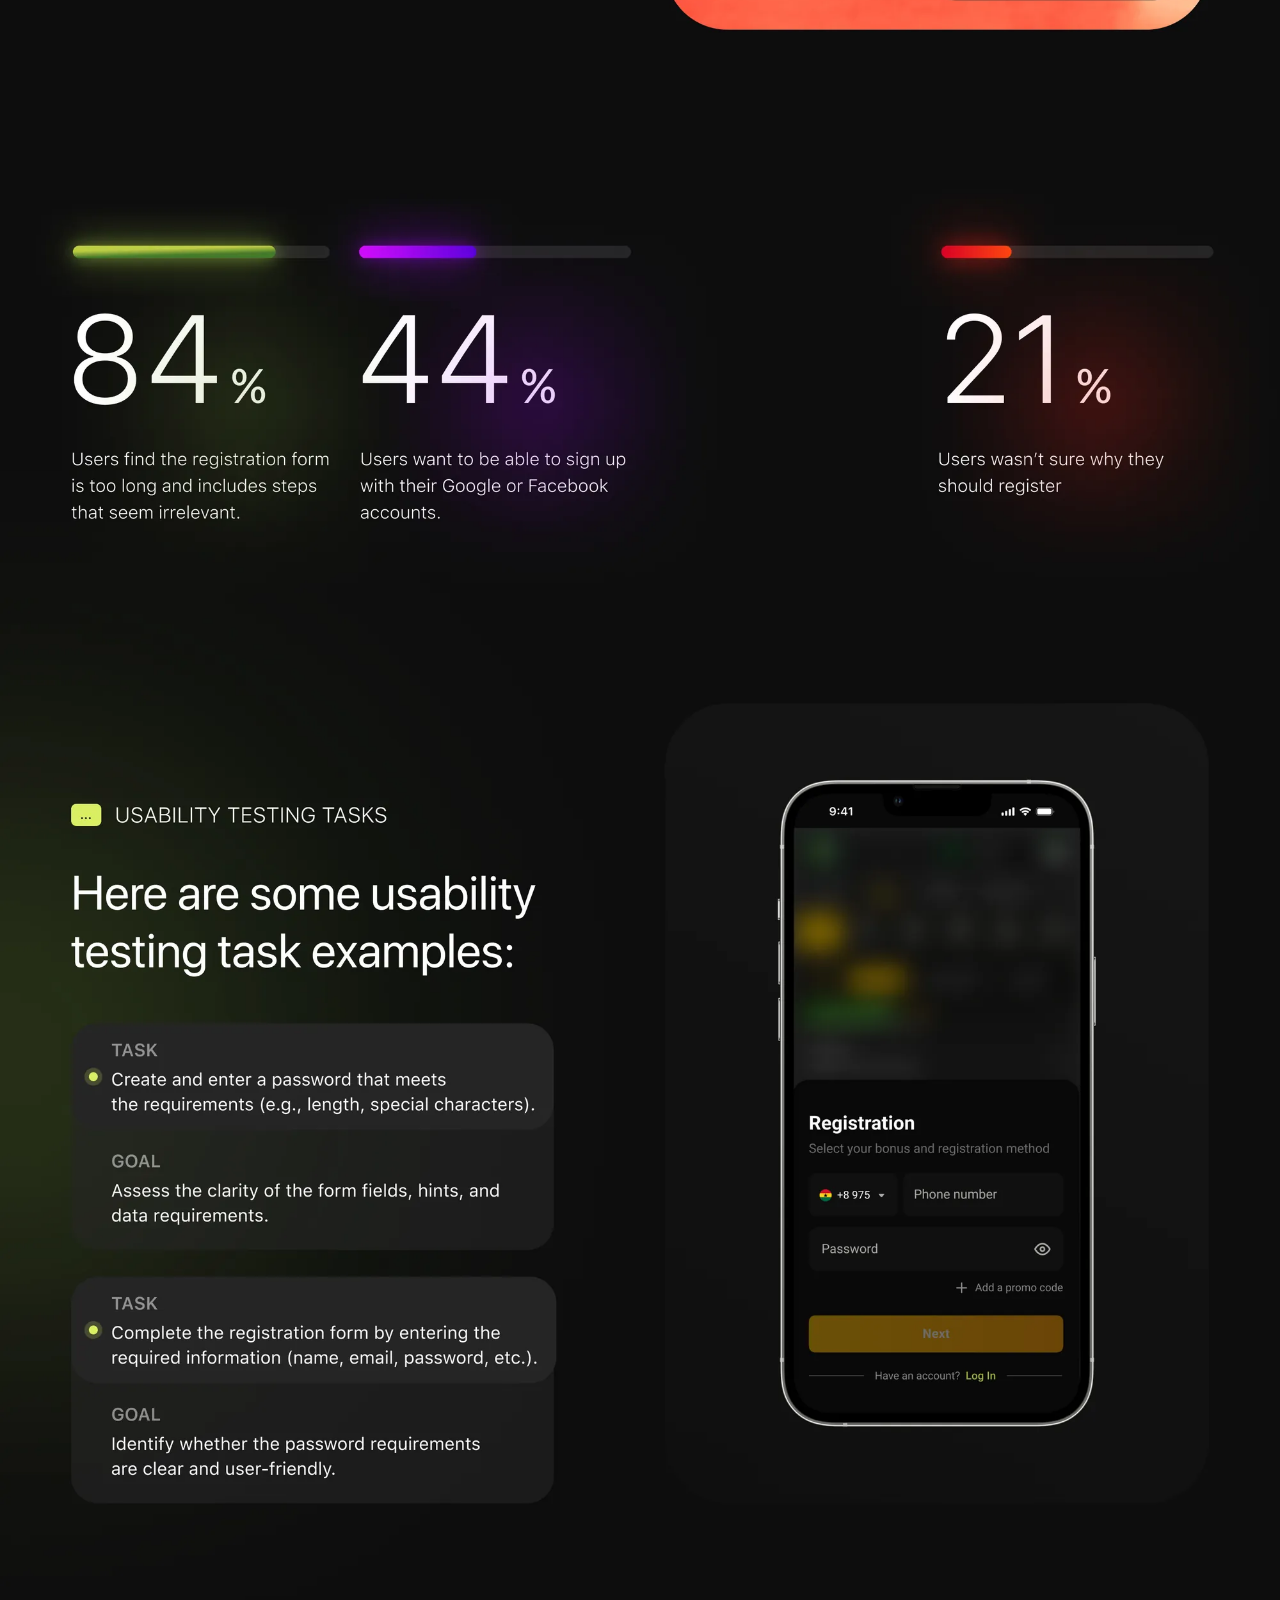
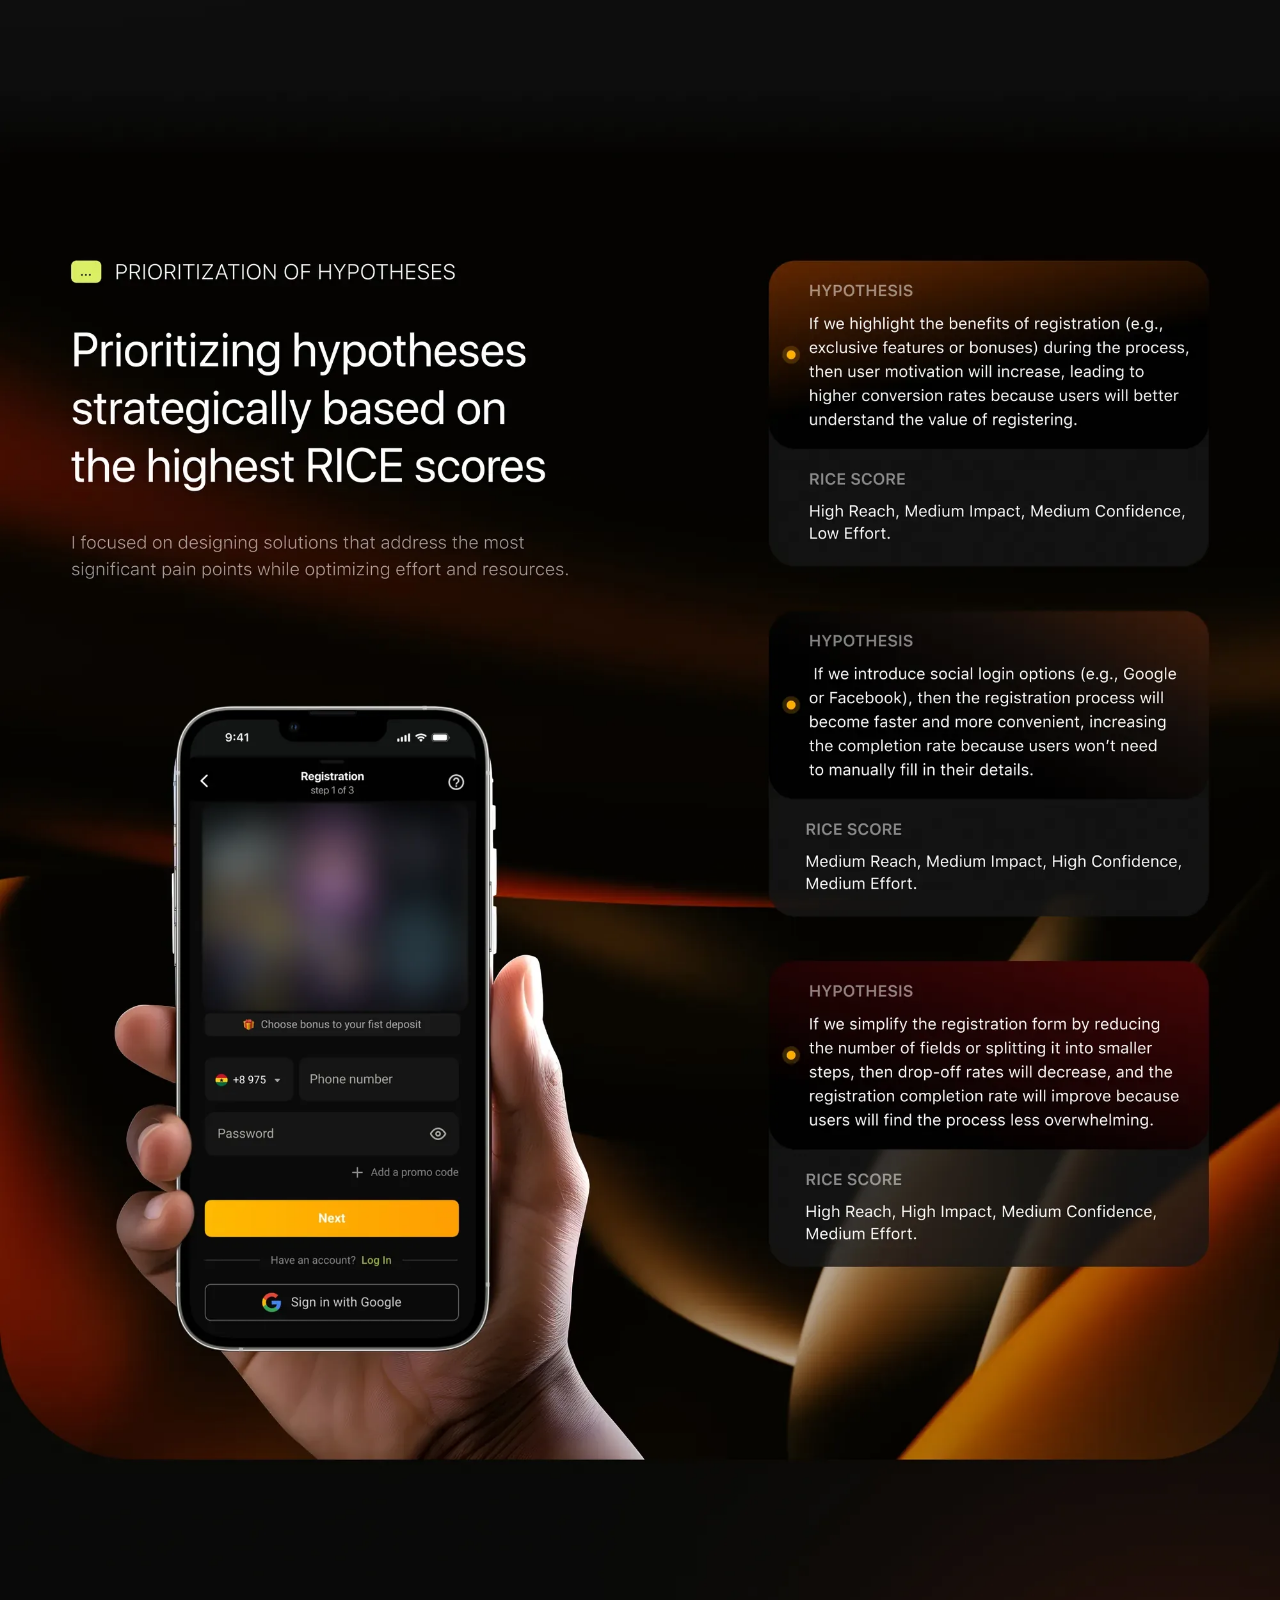
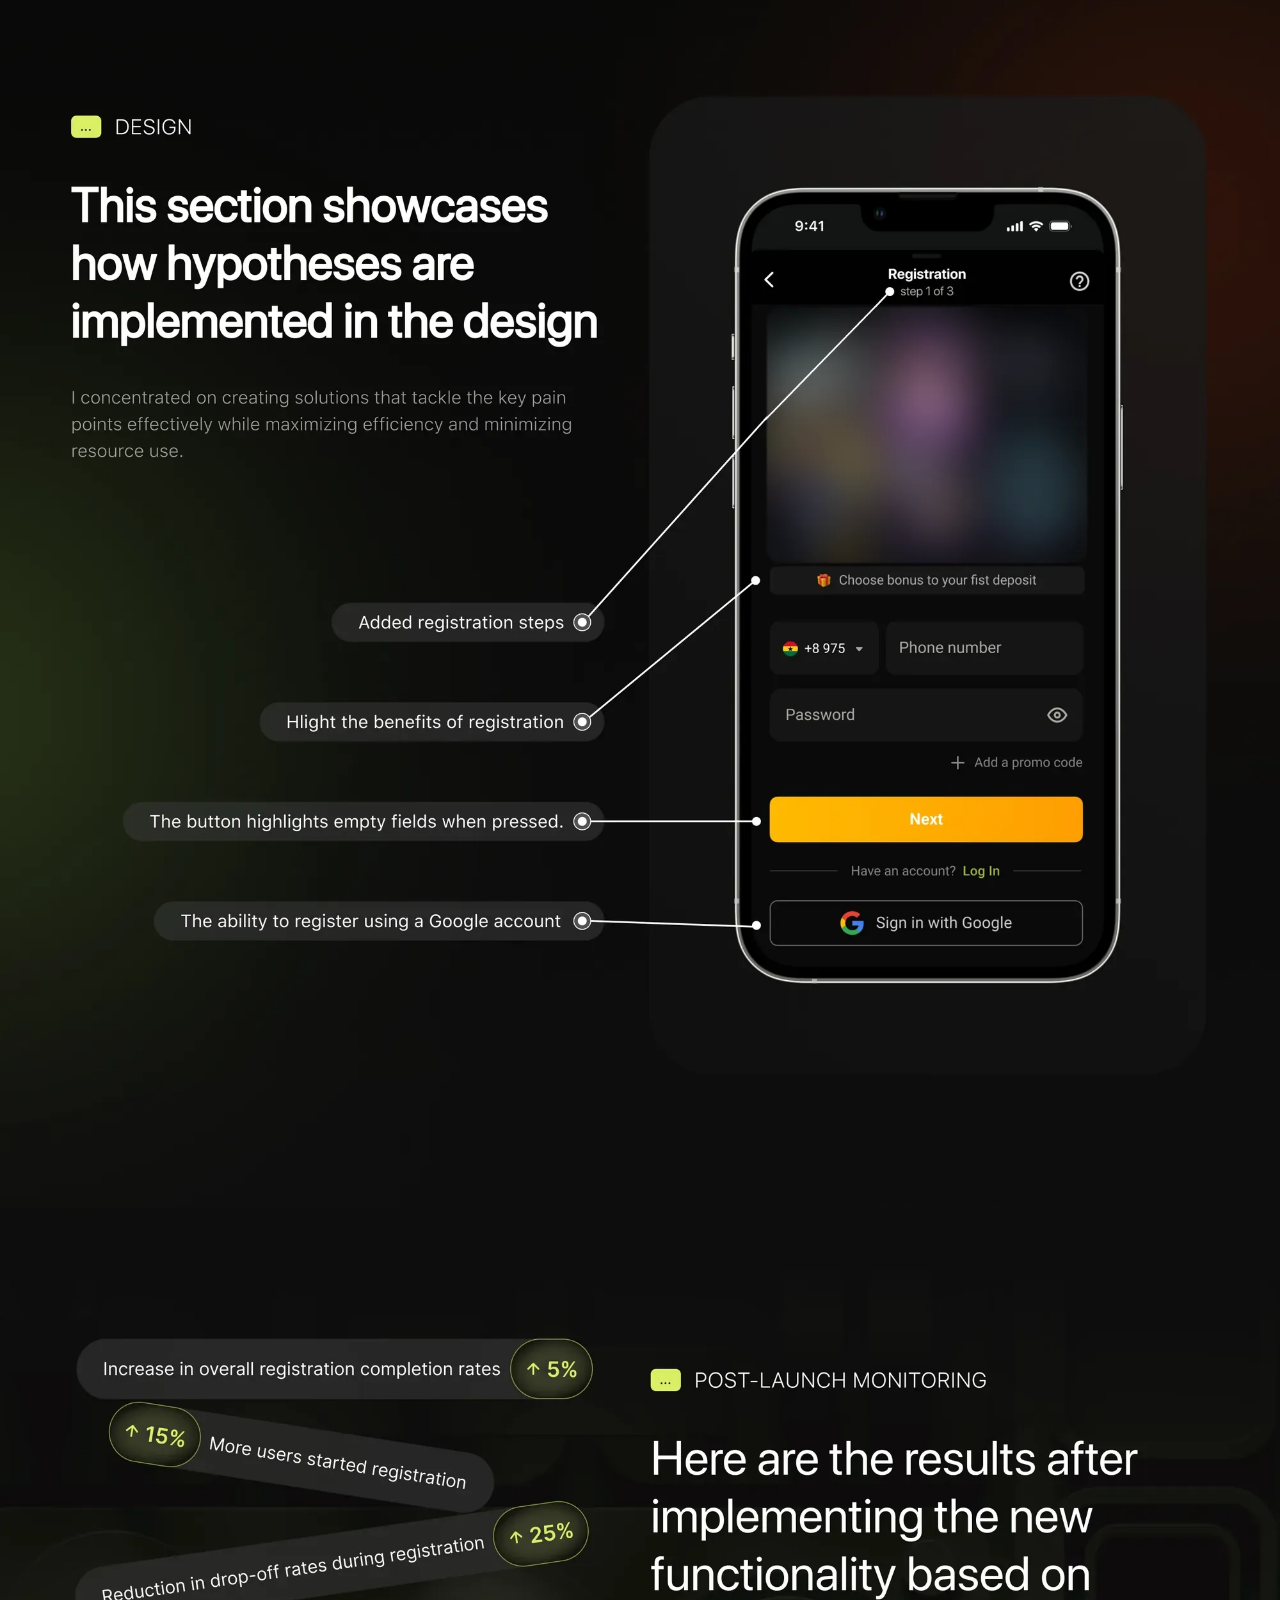
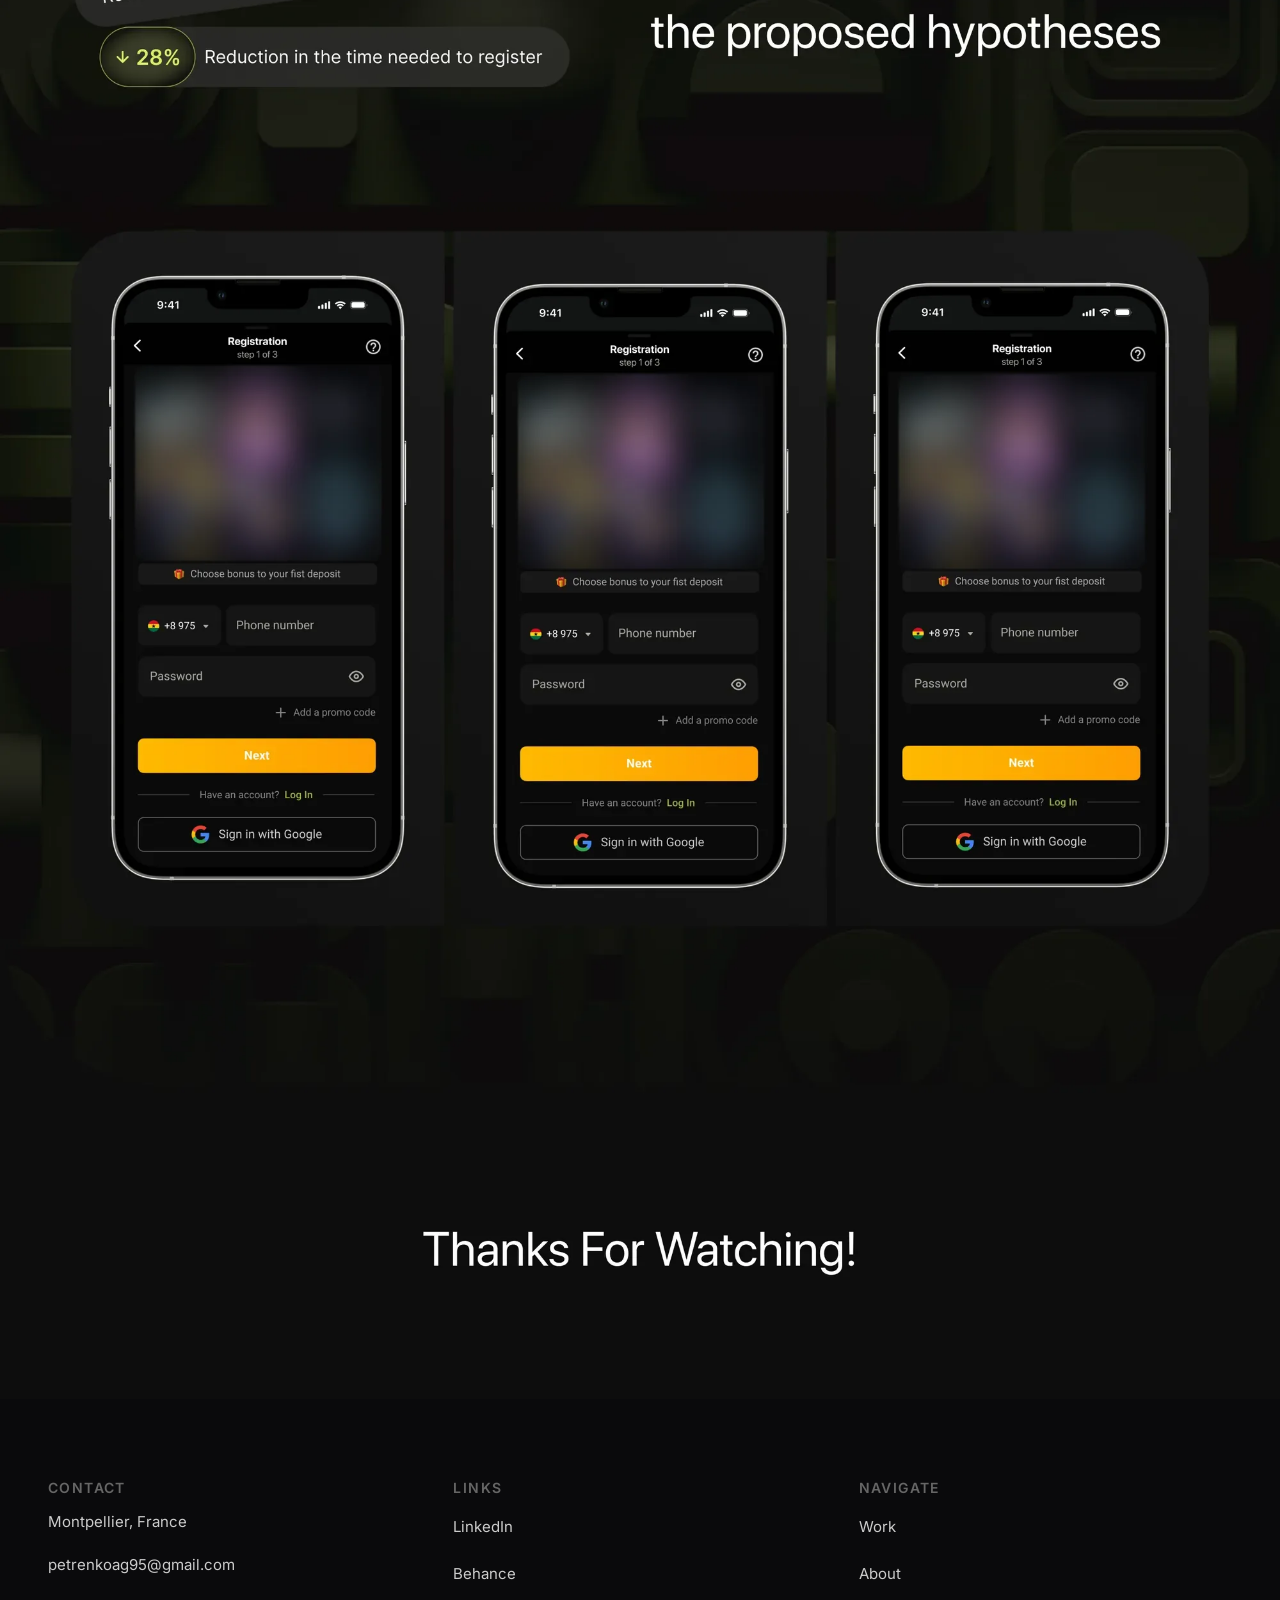
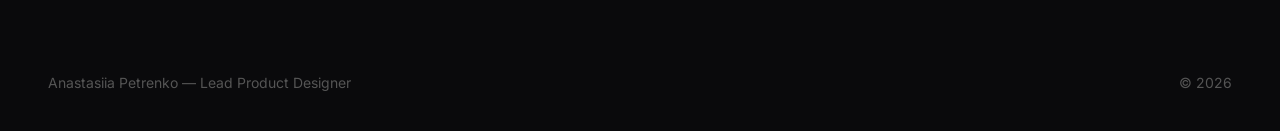
==== commit 46a67b70: "Case pages: drop Dribbble from footers Co-Authored-By: Claude Opus 5.5 <noreply@anthropic.com> Claud" ====
--- a/cases/b2c-onboarding.html
+++ b/cases/b2c-onboarding.html
@@ -93,7 +93,6 @@
       <div class="footer__col">
         <p class="footer__col-label">Links</p>
         <a href="https://www.linkedin.com/in/anastasia-petrenko/" class="footer__col-link" target="_blank" rel="noopener noreferrer">LinkedIn</a>
-        <a href="https://dribbble.com/AnnastasiiaP2018" class="footer__col-link" target="_blank" rel="noopener noreferrer">Dribbble</a>
         <a href="https://www.behance.net/petrenkoanastasia" class="footer__col-link" target="_blank" rel="noopener noreferrer">Behance</a>
       </div>
       <div class="footer__col">
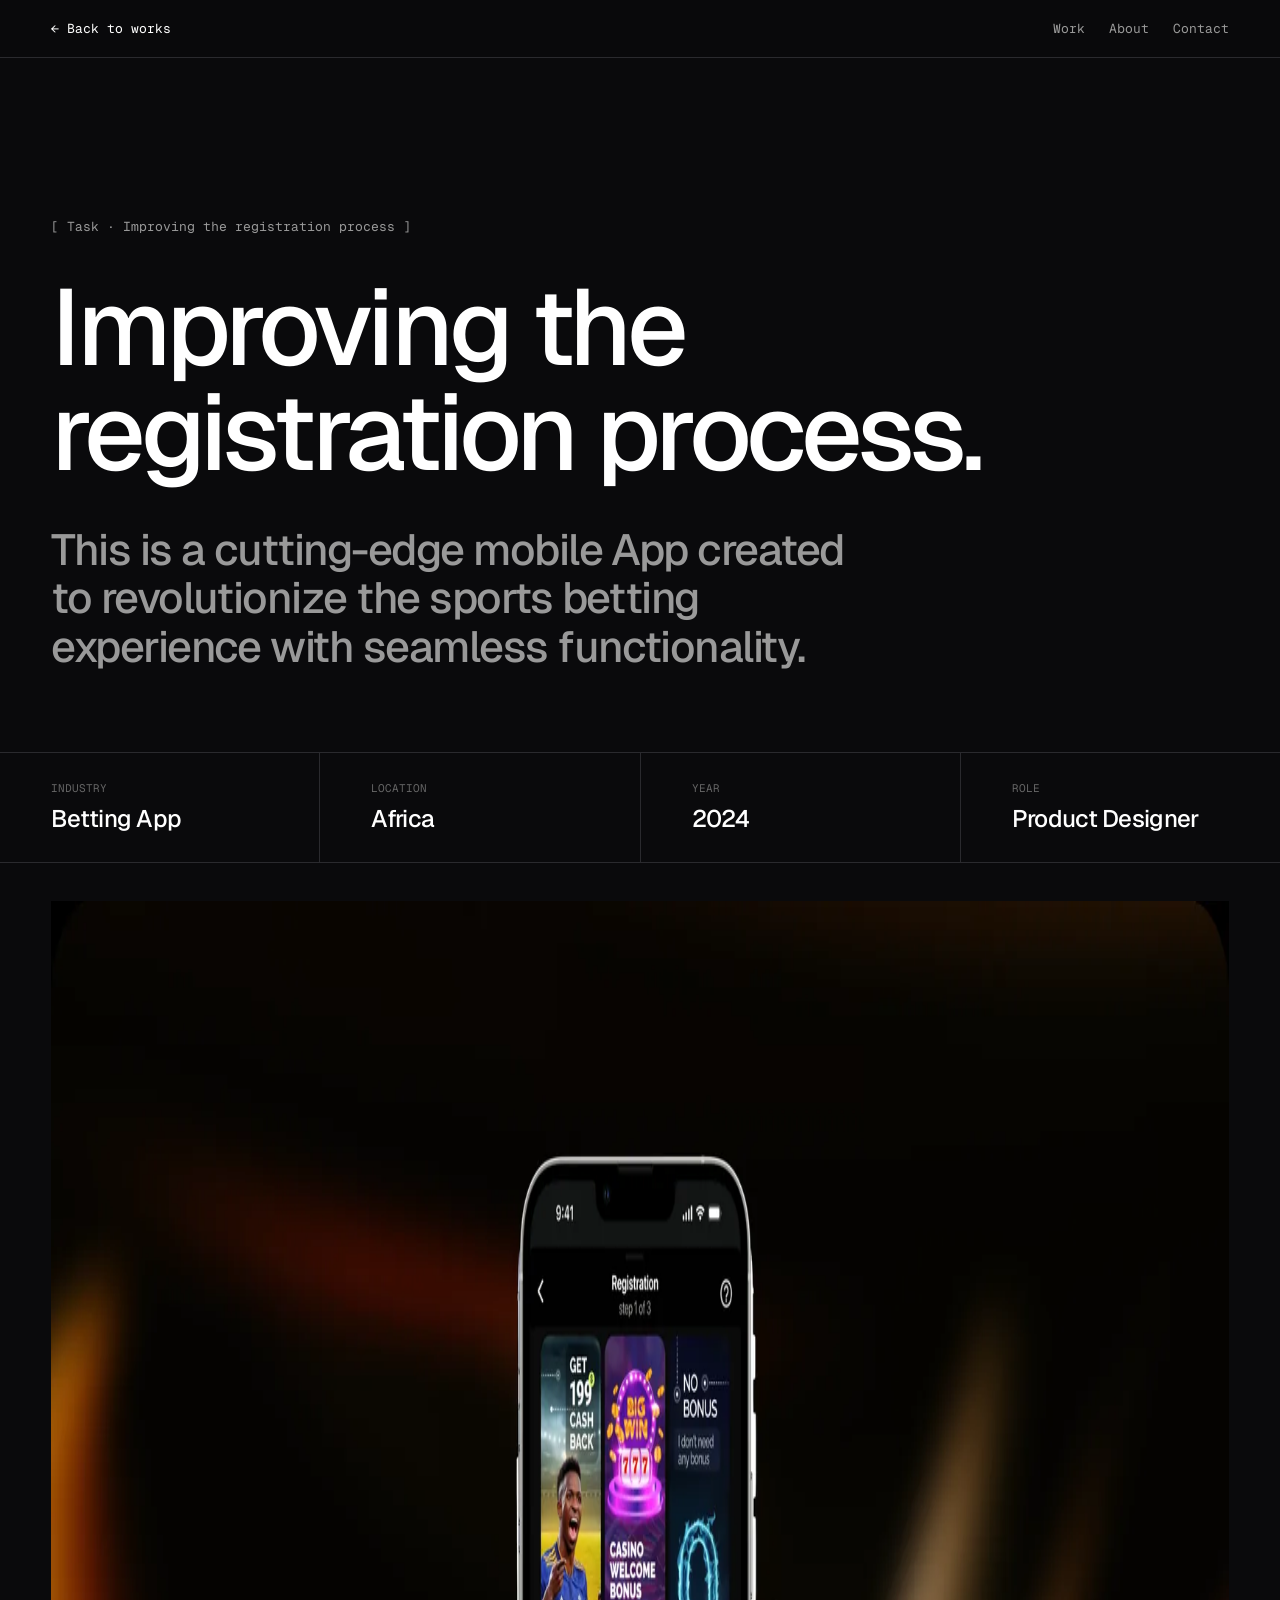
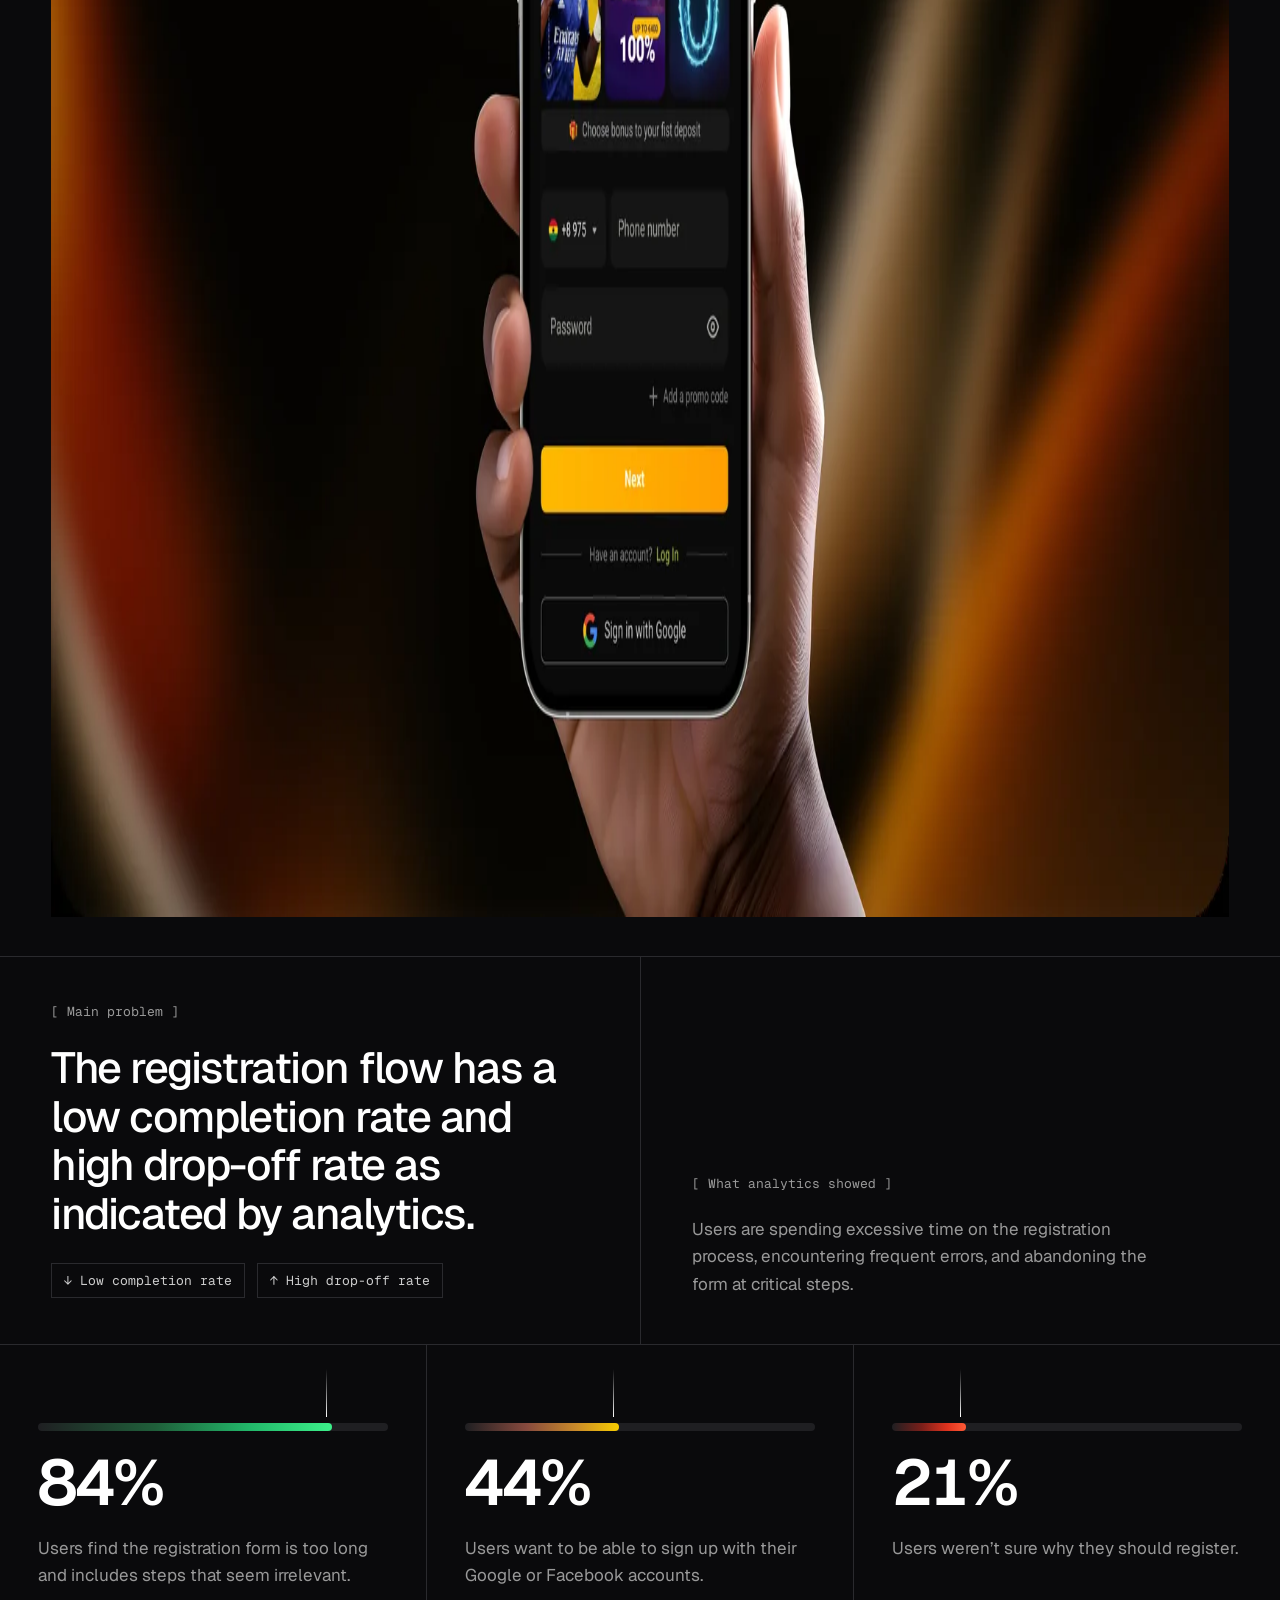
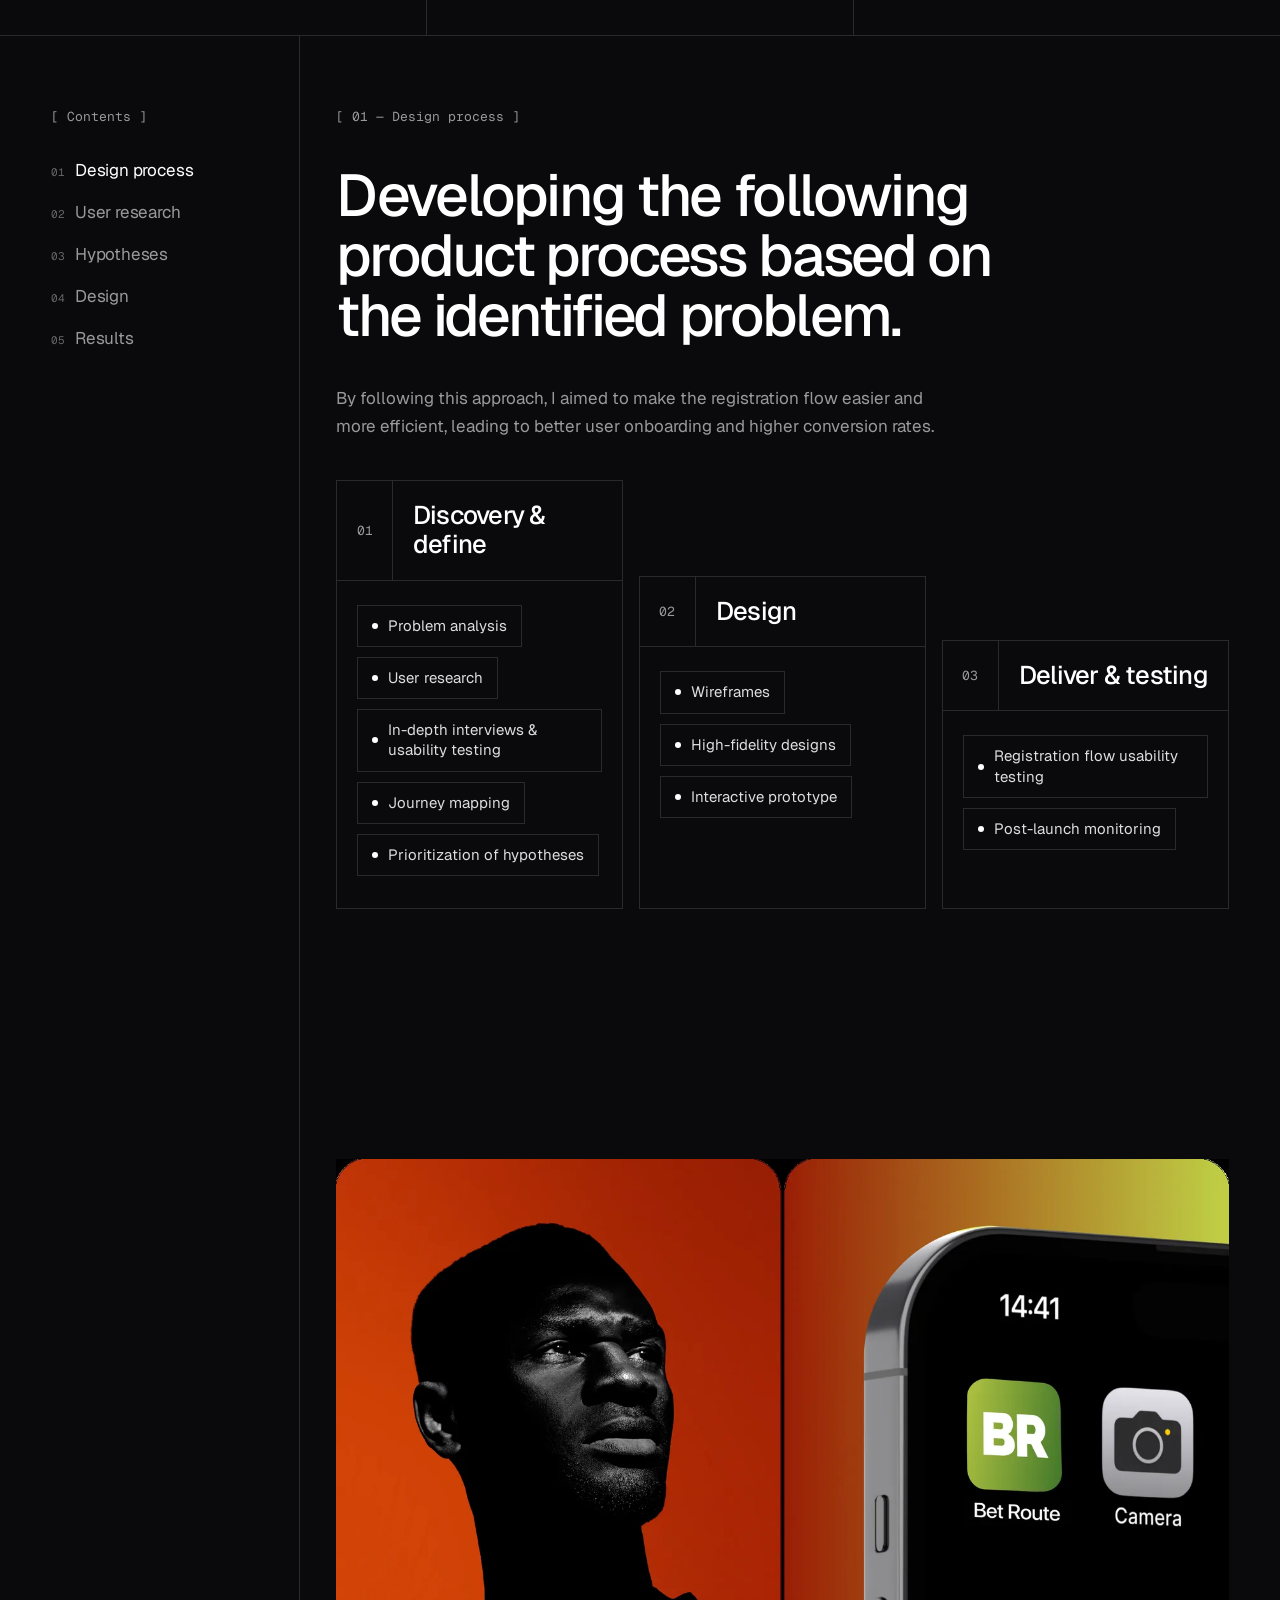
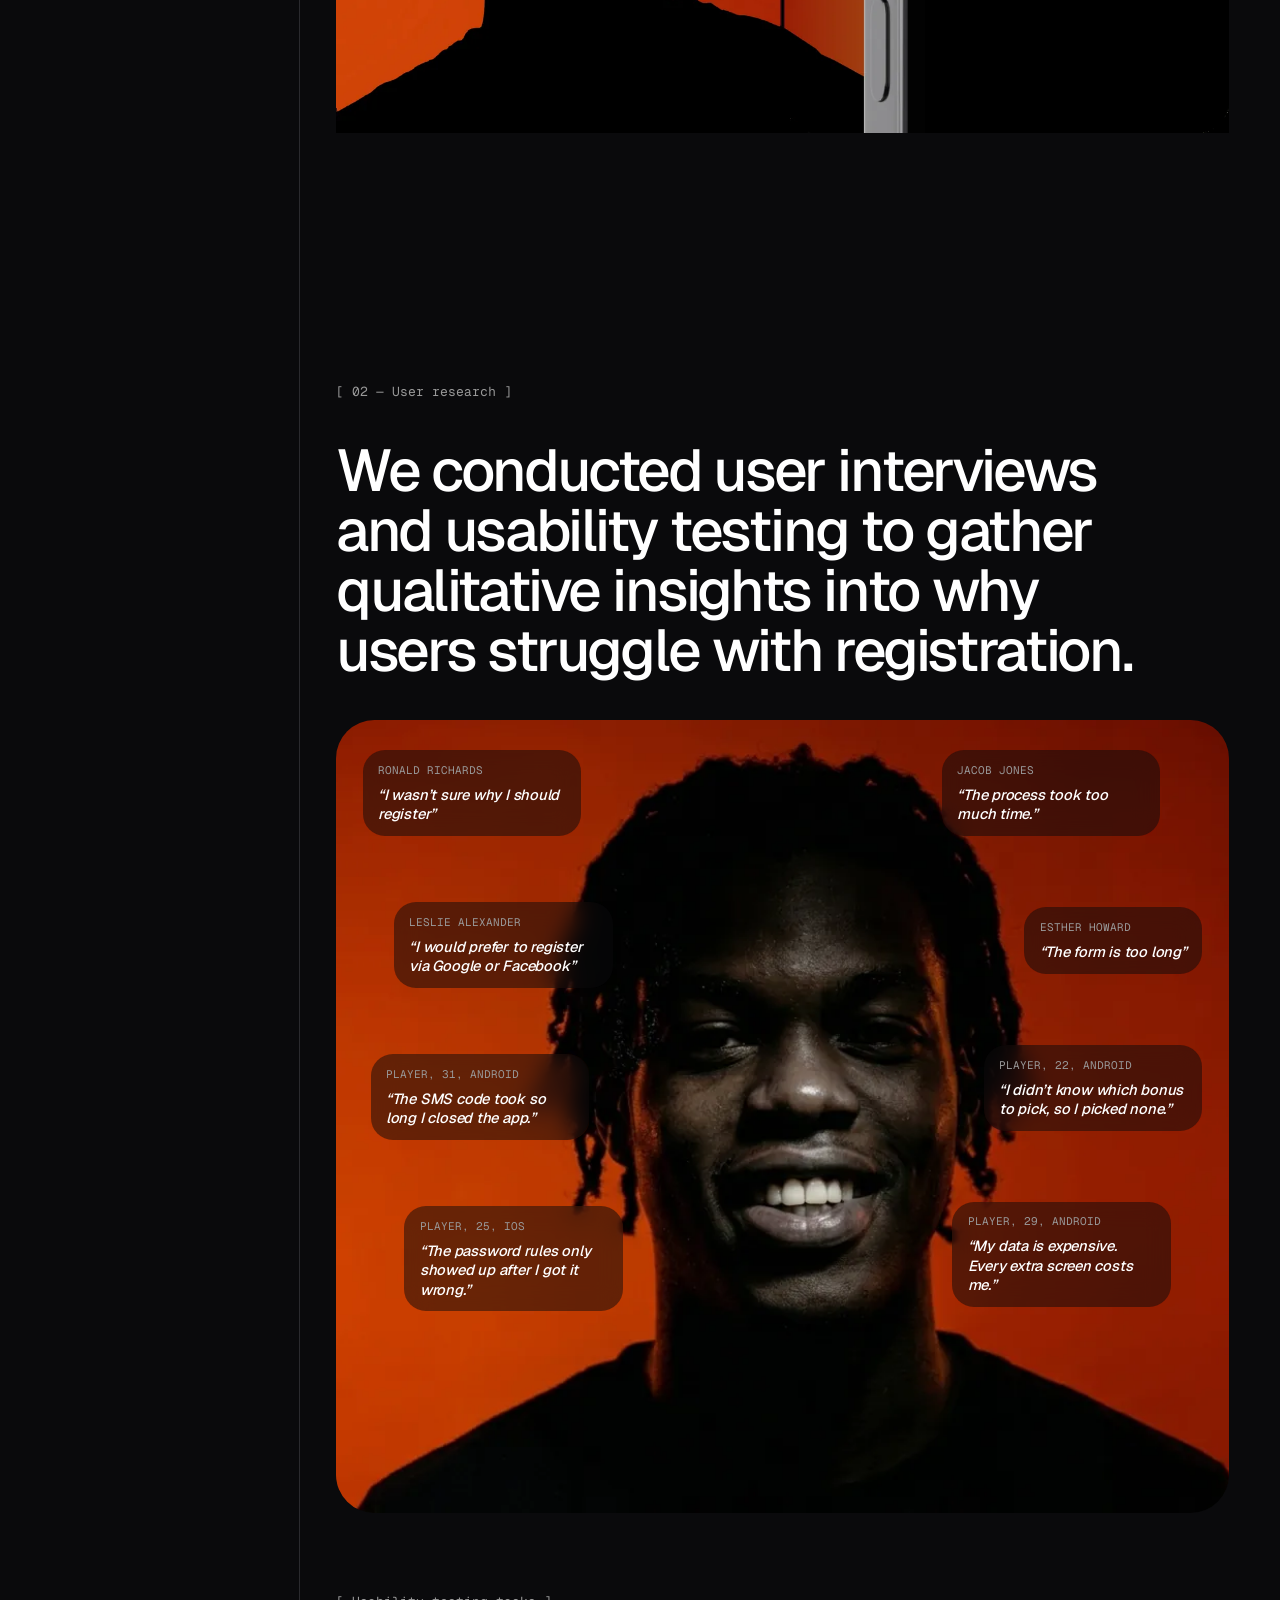
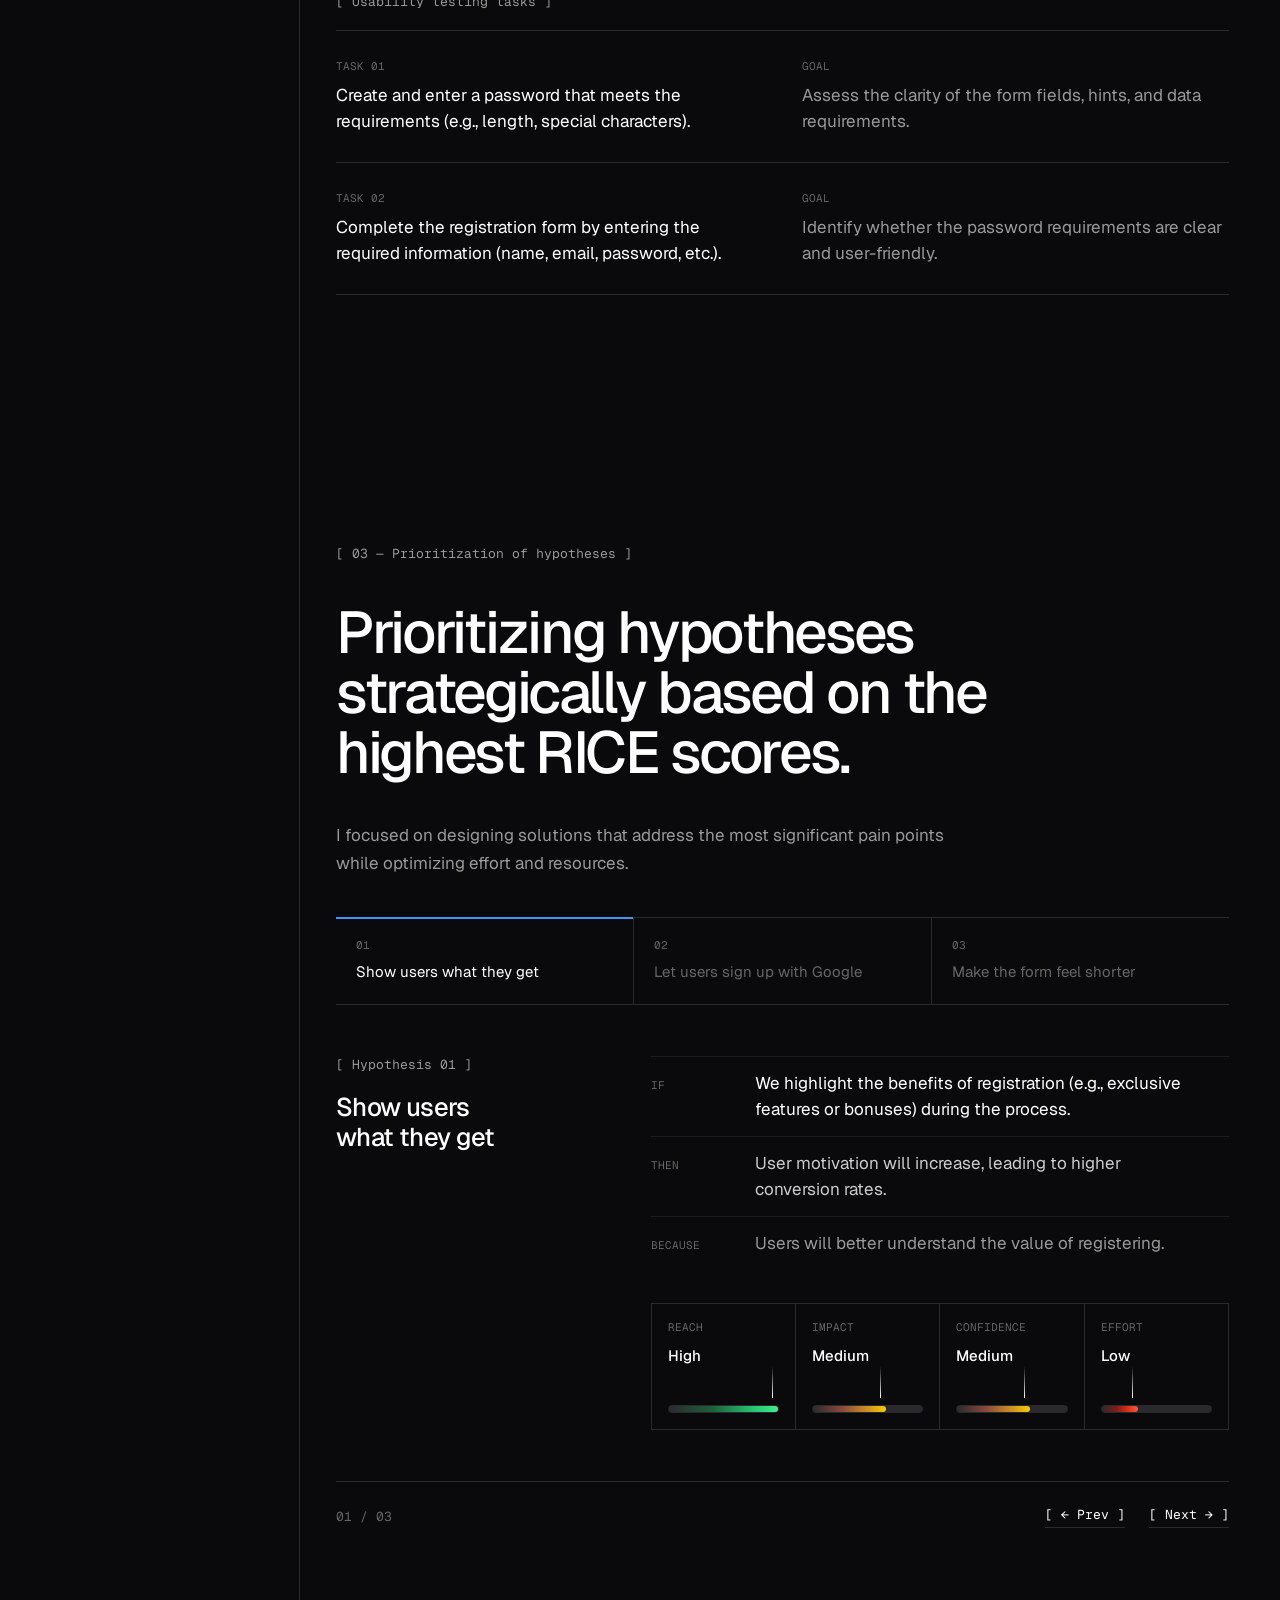
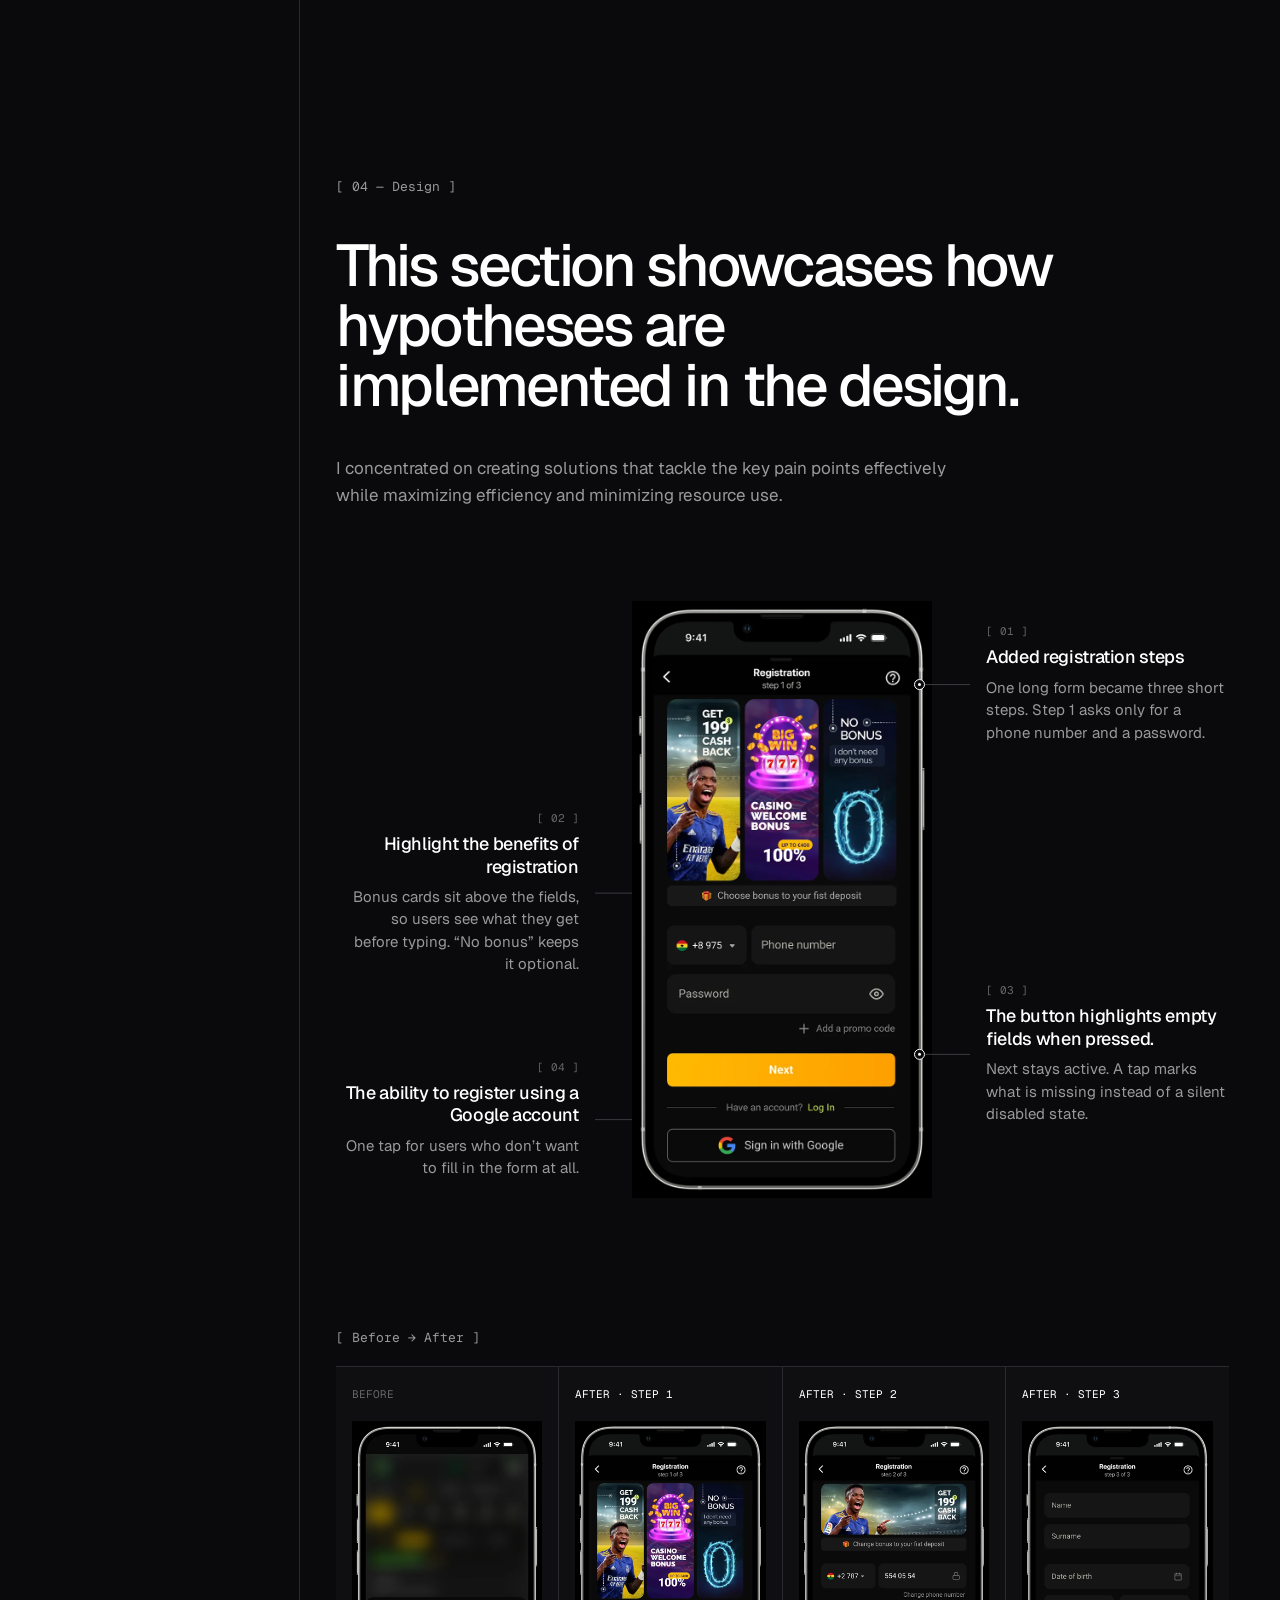
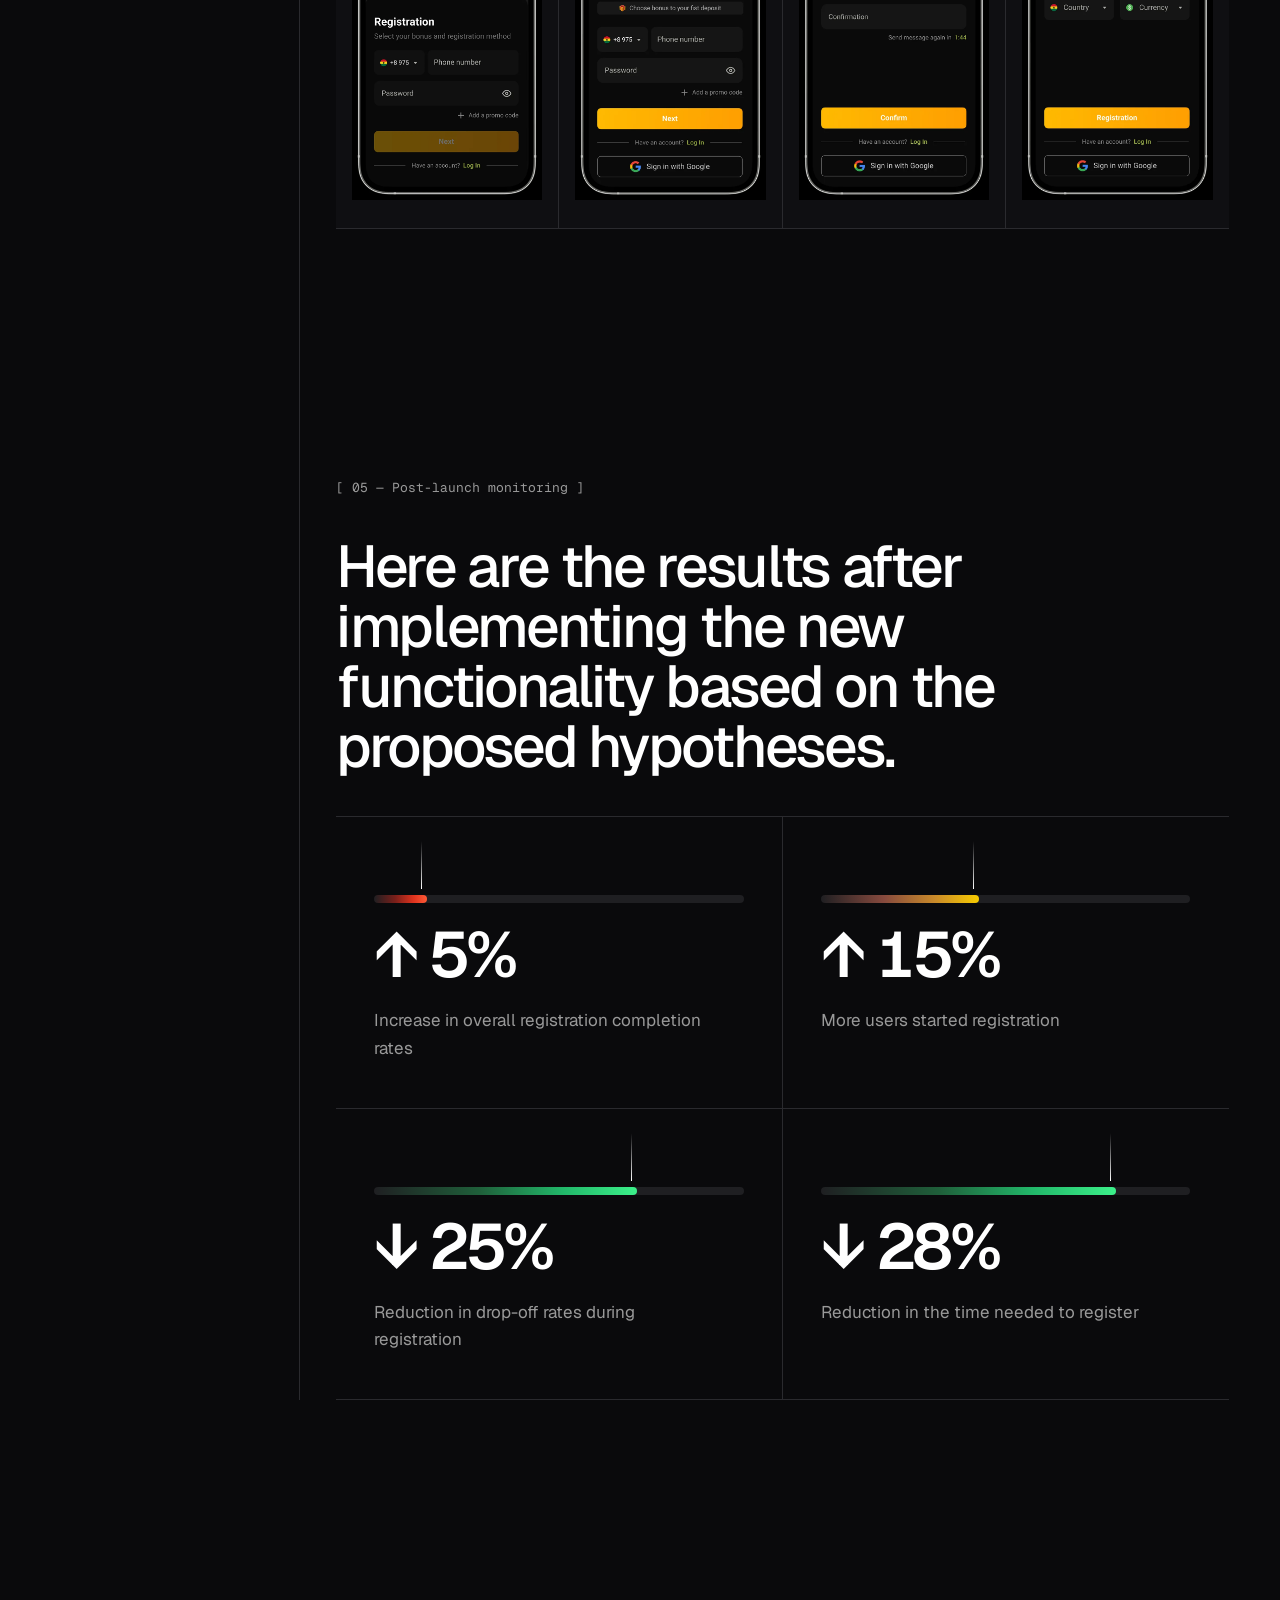
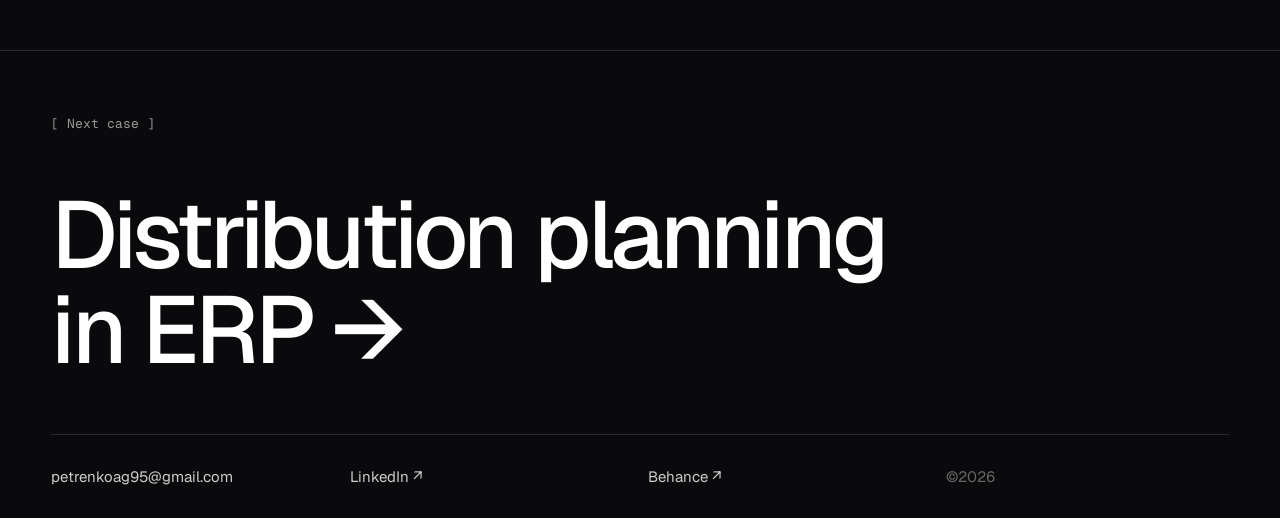
==== commit 3a69b21e: "Bet Route case: rebuild b2c-onboarding.html from the new handoff (NDA lifted) Replace the flat image" ====
--- a/cases/b2c-onboarding.html
+++ b/cases/b2c-onboarding.html
@@ -29,83 +29,562 @@
 
   <meta charset="UTF-8">
   <meta name="viewport" content="width=device-width, initial-scale=1.0">
-  <title>B2C onboarding &amp; first-deposit funnel — Anastasiia Petrenko</title>
+  <title>Bet Route — Improving the registration process — Anastasiia Petrenko</title>
+  <meta name="description" content="Case study: redesigning the registration flow of Bet Route, a sports-betting mobile app — raising completion and cutting drop-off through research, hypotheses and testing.">
   <link rel="icon" type="image/png" href="../assets/favicon.png">
   <link rel="preconnect" href="https://fonts.googleapis.com">
   <link rel="preconnect" href="https://fonts.gstatic.com" crossorigin>
-  <link href="https://fonts.googleapis.com/css2?family=Inter:wght@400;500;600;700&display=swap" rel="stylesheet">
-  <link rel="stylesheet" href="../css/styles.css">
+  <link href="https://fonts.googleapis.com/css2?family=Geist:wght@400;500;600&family=Geist+Mono:wght@400;500&display=swap" rel="stylesheet">
   <style>
-    body {
-      background: #08080a;
-    }
-    .case-stack img {
-      display: block;
-      width: min(100vw, 1440px);
-      margin: 0 auto;
-      height: auto;
-    }
-    .visually-hidden {
-      position: absolute;
-      width: 1px;
-      height: 1px;
-      padding: 0;
-      margin: -1px;
-      overflow: hidden;
-      clip: rect(0, 0, 0, 0);
-      white-space: nowrap;
-      border: 0;
+    :root{
+      --bg:#0a0a0c;--surface:#0f0f12;--hover:#111114;--faint:#1c1c20;--track:#1f1f22;--line:#2a2a2e;--conn:#3a3a40;
+      --t3:#666;--t2:#999;--ccc:#ccc;--ddd:#ddd;--accent:#4493fa;
+      --gut:clamp(20px,4vw,56px);--mgap:250px;--lift:cubic-bezier(.2,.7,.2,1);--curtain:cubic-bezier(.76,0,.24,1);
+    }
+    *{box-sizing:border-box}
+    html{scroll-behavior:smooth}
+    body{margin:0;background:var(--bg);color:#fff;font-family:'Geist',system-ui,sans-serif;-webkit-font-smoothing:antialiased}
+    a{color:#fff;text-decoration:none}
+    a:hover{color:var(--accent)}
+    img{display:block;max-width:100%}
+    ::selection{background:var(--accent);color:#fff}
+    [id]{scroll-margin-top:72px}
+    .mono{font-family:'Geist Mono',monospace}
+    .label{font-family:'Geist Mono',monospace;font-size:13px;color:var(--t2)}
+    .micro{font-family:'Geist Mono',monospace;font-size:11px;color:var(--t3)}
+    .h2{margin:0;font-size:clamp(36px,4.6vw,68px);font-weight:500;letter-spacing:-0.04em;line-height:1.02}
+    .lead{margin:0;font-size:clamp(28px,3.4vw,56px);font-weight:500;letter-spacing:-0.035em;line-height:1.12;text-wrap:pretty}
+    .body{margin:0;font-size:17px;line-height:1.6;color:var(--t2)}
+
+    .hdr{position:sticky;top:0;z-index:20;height:58px;display:flex;align-items:center;justify-content:space-between;gap:24px;padding:0 var(--gut);background:rgba(10,10,12,.82);backdrop-filter:blur(12px);-webkit-backdrop-filter:blur(12px);border-bottom:1px solid var(--line);font-family:'Geist Mono',monospace;font-size:13px}
+    .hdr nav{display:flex;gap:24px}
+    .hdr nav a{color:var(--t2)}
+
+    .hero{padding:160px var(--gut) 0;display:flex;flex-direction:column;gap:40px}
+    .hero h1{margin:0;font-size:clamp(44px,8.4vw,136px);font-weight:500;letter-spacing:-0.045em;line-height:.98;max-width:14ch;text-wrap:balance}
+    .hero .sub{margin:0;font-size:clamp(28px,3.4vw,56px);font-weight:500;letter-spacing:-0.035em;line-height:1.12;color:var(--t2);max-width:28ch;text-wrap:pretty}
+
+    .grid-line{display:grid;gap:1px;background:var(--line)}
+    .meta{margin-top:80px;grid-template-columns:repeat(auto-fit,minmax(min(100%,200px),1fr));border-top:1px solid var(--line);border-bottom:1px solid var(--line)}
+    .meta .cell{background:var(--bg);padding:28px var(--gut);display:flex;flex-direction:column;gap:8px}
+    .meta .cell .v{font-size:24px;font-weight:500;letter-spacing:-0.03em}
+
+    .cover{padding:clamp(20px,3vw,48px) var(--gut);border-bottom:1px solid var(--line)}
+
+    .problem{grid-template-columns:repeat(auto-fit,minmax(min(100%,340px),1fr));border-bottom:1px solid var(--line)}
+    .problem .cell{background:var(--bg);padding:clamp(32px,3.6vw,56px) var(--gut);display:flex;flex-direction:column;gap:24px}
+    .problem .cell.end{justify-content:flex-end}
+    .chip{border:1px solid var(--line);padding:8px 12px;color:var(--ccc);font-family:'Geist Mono',monospace;font-size:13px}
+    .chips{display:flex;flex-wrap:wrap;gap:12px}
+
+    .insights{grid-template-columns:repeat(auto-fit,minmax(min(100%,260px),1fr));border-bottom:1px solid var(--line)}
+    .statcell{background:var(--bg);padding:clamp(32px,3.6vw,56px) clamp(20px,3vw,48px);display:flex;flex-direction:column;gap:20px}
+    .stat{font-size:clamp(48px,5vw,80px);font-weight:600;letter-spacing:-0.045em;line-height:1;font-variant-numeric:tabular-nums}
+    .stat-note{font-size:17px;line-height:1.6;color:var(--t2);max-width:32ch}
+
+    /* progress bar */
+    .pbar{position:relative;display:block;height:8px;margin-top:32px;border-radius:999px;background:var(--track)}
+    .pbar.rice{margin-top:28px}
+    .pfill{position:absolute;left:0;top:0;bottom:0;border-radius:999px}
+    .pmark{position:absolute;bottom:14px;width:1px;margin-left:-6px;height:48px;background:linear-gradient(to top,#fff,rgba(255,255,255,0))}
+    .pbar.rice .pmark{height:32px}
+
+    /* two-column body */
+    .body-grid{display:grid;grid-template-columns:minmax(240px,300px) minmax(0,1fr)}
+    .body-grid aside{border-right:1px solid var(--line)}
+    .toc-sticky{position:sticky;top:58px;padding:72px 24px 40px var(--gut);display:flex;flex-direction:column;gap:28px}
+    .toc{display:flex;flex-direction:column;gap:8px}
+    .toc a{display:flex;align-items:baseline;gap:10px;padding:6px 0;font-size:17px;letter-spacing:-0.01em;color:var(--t2);transition:color .3s}
+    .toc a:hover,.toc a.active{color:#fff}
+    .toc a .num{font-family:'Geist Mono',monospace;font-size:11px;color:var(--t3)}
+    .main{min-width:0;display:flex;flex-direction:column;gap:var(--mgap);padding:72px var(--gut) 0 36px}
+    .main section{display:flex;flex-direction:column;gap:40px}
+
+    /* 01 process */
+    .phases{display:grid;grid-template-columns:repeat(3,minmax(0,1fr));gap:16px;align-items:stretch}
+    .phase{background:transparent;border:1px solid var(--line);display:flex;flex-direction:column}
+    .phase .phead{display:grid;grid-template-columns:56px minmax(0,1fr);border-bottom:1px solid var(--line)}
+    .phase .pn{display:grid;place-items:center;border-right:1px solid var(--line);font-family:'Geist Mono',monospace;font-size:13px;color:var(--t2)}
+    .phase .pt{padding:20px;font-size:clamp(22px,2vw,32px);font-weight:500;letter-spacing:-0.03em;line-height:1.15}
+    .phase .pitems{display:flex;flex-direction:column;align-items:flex-start;gap:10px;padding:24px 20px 32px}
+    .pitem{display:flex;align-items:center;gap:10px;padding:10px 14px;border:1px solid var(--line);font-size:15px;line-height:1.35;color:var(--ddd)}
+    .pitem .dot{flex:none;width:6px;height:6px;border-radius:50%;background:#fff}
+
+    .divimg img{width:100%;height:auto}
+
+    /* 02 research */
+    .research-fig{position:relative;margin:0;min-height:clamp(560px,62vw,860px);display:grid;grid-template-columns:minmax(0,31%) 1fr minmax(0,31%);padding:clamp(16px,2.4vw,32px) 3%;overflow:hidden;border-radius:clamp(24px,3vw,48px);background:var(--surface)}
+    .research-fig>img.bg{position:absolute;inset:0;width:100%;height:100%;object-fit:cover;object-position:50% 20%}
+    .qcol{position:relative;display:flex;flex-direction:column;justify-content:space-between;gap:10px}
+    .qcol.r{grid-column:3;align-items:flex-end}
+    .quote{max-width:84%;padding:clamp(10px,1vw,16px) clamp(12px,1.2vw,18px);border-radius:22px;background:rgba(10,10,12,.5);backdrop-filter:blur(12px);-webkit-backdrop-filter:blur(12px);display:flex;flex-direction:column;gap:8px;opacity:0;transform:translateY(14px);transition:opacity .6s var(--lift),transform .7s var(--lift)}
+    .quote.in{opacity:1;transform:none}
+    .qcol:not(.r) .quote{align-self:flex-start}
+    .qcol.r .quote{align-self:flex-end}
+    .quote .who{font-family:'Geist Mono',monospace;font-size:11px;color:var(--t2)}
+    .quote .qt{font-size:clamp(13px,1.15vw,18px);font-style:italic;font-weight:500;letter-spacing:-0.015em;line-height:1.3;color:#fff}
+    .tasks{display:flex;flex-direction:column;border-top:1px solid var(--line)}
+    .task{display:grid;grid-template-columns:repeat(auto-fit,minmax(min(100%,240px),1fr));gap:16px 40px;padding:28px 0;border-bottom:1px solid var(--line)}
+    .task .col{display:flex;flex-direction:column;gap:10px}
+    .task .tv{font-size:17px;line-height:1.5}
+    .task .tv.dim{color:var(--t2)}
+
+    /* 03 hypotheses */
+    .hyp-tabs{display:grid;grid-template-columns:repeat(3,minmax(0,1fr));gap:1px;background:var(--line);border-top:1px solid var(--line);border-bottom:1px solid var(--line)}
+    .hyp-tab{position:relative;appearance:none;border:0;margin:0;background:var(--bg);color:var(--t3);text-align:left;cursor:pointer;padding:20px clamp(12px,1.6vw,24px) 22px;display:flex;flex-direction:column;gap:10px;font-family:inherit;transition:color .3s var(--lift),background .2s}
+    .hyp-tab:hover{background:var(--hover)}
+    .hyp-tab.active{color:#fff}
+    .hyp-tab .bar{position:absolute;left:0;right:0;top:-1px;height:2px;background:transparent;transition:background .3s}
+    .hyp-tab.active .bar{background:var(--accent)}
+    .hyp-tab .tt{font-size:15px;line-height:1.35;text-wrap:balance}
+    .hyp-panel{display:grid;grid-template-columns:repeat(auto-fit,minmax(min(100%,260px),1fr));gap:32px clamp(32px,4vw,64px);padding:clamp(40px,4vw,64px) 0;border-bottom:1px solid var(--line)}
+    .hyp-left{display:flex;flex-direction:column;gap:20px}
+    .hyp-left h3{margin:0;font-size:clamp(24px,2vw,32px);font-weight:500;letter-spacing:-0.025em;line-height:1.15;max-width:14ch;text-wrap:balance}
+    .hyp-right{grid-column:span 2;min-width:0;display:flex;flex-direction:column;gap:32px}
+    .itb{display:flex;flex-direction:column}
+    .itb .row{display:grid;grid-template-columns:88px minmax(0,1fr);gap:16px;align-items:baseline;padding:14px 0;border-top:1px solid var(--faint)}
+    .itb .row .v{font-size:17px;line-height:1.5;text-wrap:pretty}
+    .rice{display:grid;grid-template-columns:repeat(4,minmax(0,1fr));gap:1px;background:var(--line);border:1px solid var(--line)}
+    .rice .rc{background:var(--bg);padding:16px;display:flex;flex-direction:column;gap:12px}
+    .rice .rv{font-size:15px;font-weight:500;color:#fff}
+    .hyp-foot{display:flex;align-items:center;justify-content:space-between;gap:16px;padding-top:24px}
+    .hyp-foot .cnt{font-family:'Geist Mono',monospace;font-size:13px;color:var(--t3)}
+    .hyp-foot .navs{display:flex;gap:24px}
+    .hyp-foot button{appearance:none;background:none;border:0;padding:0 0 4px;cursor:pointer;font-family:'Geist Mono',monospace;font-size:13px;color:#fff;border-bottom:1px solid var(--line);transition:border-color .3s}
+    .hyp-foot button:hover{border-bottom-color:var(--accent)}
+
+    /* 04 design */
+    .ann{display:grid;grid-template-columns:minmax(0,1fr) clamp(220px,24vw,300px) minmax(0,1fr);padding:clamp(32px,4vw,64px) 0}
+    .ann .col{position:relative}
+    .callout{position:absolute;transform:translateY(-50%);display:flex;align-items:center;gap:0}
+    .callout.l{right:-18px;left:0;flex-direction:row-reverse}
+    .callout.r{left:-18px;right:0}
+    .callout .cdot{flex:none;width:11px;height:11px;border-radius:50%;border:1px solid #fff;background:var(--bg);display:grid;place-items:center;transform:scale(0);transition:transform .5s var(--lift)}
+    .callout .cdot span{width:3px;height:3px;border-radius:50%;background:#fff}
+    .callout .cline{flex:none;width:clamp(24px,3.5vw,64px);height:1px;background:var(--conn);transform:scaleX(0);transition:transform 1s var(--curtain) .1s}
+    .callout.l .cline{transform-origin:right center}
+    .callout.r .cline{transform-origin:left center}
+    .callout .cwrap{flex:1;min-width:0;display:flex}
+    .callout.l .cwrap{justify-content:flex-end;padding-right:16px}
+    .callout.r .cwrap{padding-left:16px}
+    .ctext{display:flex;flex-direction:column;gap:8px;max-width:28ch;opacity:0;transform:translateY(.6em);filter:blur(6px);transition:opacity .7s var(--lift) .35s,transform .8s var(--lift) .35s,filter .7s var(--lift) .35s}
+    .callout.l .ctext{text-align:right}
+    .callout.in .cdot{transform:scale(1)}
+    .callout.in .cline{transform:scaleX(1)}
+    .callout.in .ctext{opacity:1;transform:none;filter:blur(0)}
+    .ctext .t{font-size:clamp(17px,1.4vw,20px);font-weight:500;letter-spacing:-0.02em;line-height:1.25;color:#fff;text-wrap:pretty}
+    .ctext .d{font-size:15px;line-height:1.5;color:var(--t2);text-wrap:pretty}
+    .ann-list{display:none}
+    .flow{display:grid;grid-template-columns:repeat(4,minmax(0,1fr));gap:1px;background:var(--line);border-top:1px solid var(--line);border-bottom:1px solid var(--line)}
+    .flow .fc{background:var(--surface);padding:20px 16px 28px;display:flex;flex-direction:column;gap:20px}
+    .flow img{width:100%;max-width:220px;height:auto;align-self:center}
+
+    /* 05 results */
+    .results{grid-template-columns:repeat(2,minmax(0,1fr));border-top:1px solid var(--line);border-bottom:1px solid var(--line)}
+
+    /* next / footer */
+    .nextcase{margin-top:var(--mgap);padding:64px var(--gut) 32px;border-top:1px solid var(--line);display:flex;flex-direction:column;gap:56px}
+    .nextcase .big{font-size:clamp(40px,7.4vw,120px);font-weight:500;letter-spacing:-0.045em;line-height:1;color:#fff;max-width:14ch}
+    .nextcase .big:hover{color:var(--accent)}
+    .ftr-row{display:grid;grid-template-columns:repeat(auto-fit,minmax(180px,1fr));gap:16px;font-size:15px;color:var(--ccc);padding-top:32px;border-top:1px solid var(--line)}
+    .ftr-row a{color:var(--ccc)}
+
+    @media (max-width:800px){
+      :root{--mgap:120px}
+      .body-grid{grid-template-columns:1fr}
+      .body-grid aside{display:none}
+      .main{padding:72px var(--gut) 0}
+      .phases{grid-template-columns:1fr}
+      .phase{margin-top:0!important}
+      .rice{grid-template-columns:repeat(2,minmax(0,1fr))}
+      .hyp-right{grid-column:auto}
+      .flow{grid-template-columns:repeat(2,minmax(0,1fr))}
+      .ann{grid-template-columns:1fr;gap:0}
+      .ann .col .callout{display:none}
+      .ann-list{display:flex;flex-direction:column;border-top:1px solid var(--line);margin-top:32px}
+      .ann-list .ai{display:flex;flex-direction:column;gap:8px;padding:20px 0;border-bottom:1px solid var(--line)}
+      .ann-list .ai .t{font-size:clamp(17px,1.4vw,20px);font-weight:500;letter-spacing:-0.02em;line-height:1.25}
+      .ann-list .ai .d{font-size:15px;line-height:1.5;color:var(--t2)}
+      .results{grid-template-columns:repeat(2,minmax(0,1fr))}
+    }
+    @media (max-width:520px){ .results{grid-template-columns:1fr} }
+    @media (prefers-reduced-motion:reduce){
+      *{animation:none!important;transition:none!important;scroll-behavior:auto!important}
+      .quote,.ctext{opacity:1!important;transform:none!important;filter:none!important}
+      .callout .cdot{transform:scale(1)!important}.callout .cline{transform:scaleX(1)!important}
     }
   </style>
 </head>
 <body>
-  <!-- Google Tag Manager (noscript) -->
-  <noscript><iframe src="https://www.googletagmanager.com/ns.html?id=GTM-K25V9CTP"
-  height="0" width="0" style="display:none;visibility:hidden"></iframe></noscript>
-  <!-- End Google Tag Manager (noscript) -->
-
-  <header class="site-header">
-    <a href="../index.html" class="logo case-back">&larr; Back to works</a>
-    <nav class="nav">
-      <a href="../index.html#work" class="nav__link">Work</a>
-      <a href="../index.html#about" class="nav__link">About</a>
-      <a href="mailto:petrenkoag95@gmail.com" class="nav__link">Contact</a>
-    </nav>
-  </header>
-
-  <main class="case-stack">
-    <h1 class="visually-hidden">B2C onboarding &amp; first-deposit funnel</h1>
-    <img src="../assets/images/b2c-onboarding-01.webp" alt="B2C onboarding and first-deposit funnel, section 1">
-    <img src="../assets/images/b2c-onboarding-02.webp" alt="B2C onboarding and first-deposit funnel, section 2" loading="lazy">
-    <img src="../assets/images/b2c-onboarding-05.webp" alt="B2C onboarding and first-deposit funnel, section 3" loading="lazy">
-    <img src="../assets/images/b2c-onboarding-03.webp" alt="B2C onboarding and first-deposit funnel, section 4" loading="lazy">
-    <img src="../assets/images/b2c-onboarding-06.webp" alt="B2C onboarding and first-deposit funnel, section 5" loading="lazy">
-    <img src="../assets/images/b2c-onboarding-04.webp" alt="B2C onboarding and first-deposit funnel, section 6" loading="lazy">
+<!-- Google Tag Manager (noscript) -->
+<noscript><iframe src="https://www.googletagmanager.com/ns.html?id=GTM-K25V9CTP" height="0" width="0" style="display:none;visibility:hidden"></iframe></noscript>
+<!-- End Google Tag Manager (noscript) -->
+
+<header class="hdr">
+  <a href="../index.html" style="color:#fff">← Back to works</a>
+  <nav>
+    <a href="../index.html#work">Work</a>
+    <a href="../index.html#lead">About</a>
+    <a href="mailto:petrenkoag95@gmail.com">Contact</a>
+  </nav>
+</header>
+
+<section class="hero">
+  <span class="label">[ Task · Improving the registration process ]</span>
+  <h1>Improving the registration process.</h1>
+  <p class="sub">This is a cutting-edge mobile App created to revolutionize the sports betting experience with seamless functionality.</p>
+</section>
+
+<div class="grid-line meta">
+  <div class="cell"><span class="micro">INDUSTRY</span><span class="v">Betting App</span></div>
+  <div class="cell"><span class="micro">LOCATION</span><span class="v">Africa</span></div>
+  <div class="cell"><span class="micro">YEAR</span><span class="v">2024</span></div>
+  <div class="cell"><span class="micro">ROLE</span><span class="v">Product Designer</span></div>
+</div>
+
+<div class="cover"><img src="../assets/bet-route/hero.webp" alt="Bet Route registration, step 1 of 3, on a phone" width="2880" height="1616"></div>
+
+<section class="grid-line problem">
+  <div class="cell">
+    <span class="label">[ Main problem ]</span>
+    <h2 class="lead">The registration flow has a low completion rate and high drop-off rate as indicated by analytics.</h2>
+    <div class="chips"><span class="chip">↓ Low completion rate</span><span class="chip">↑ High drop-off rate</span></div>
+  </div>
+  <div class="cell end">
+    <span class="label">[ What analytics showed ]</span>
+    <p class="body" style="max-width:44ch">Users are spending excessive time on the registration process, encountering frequent errors, and abandoning the form at critical steps.</p>
+  </div>
+</section>
+
+<section class="grid-line insights" id="insights-grid"></section>
+
+<div class="body-grid">
+  <aside>
+    <div class="toc-sticky">
+      <span class="label">[ Contents ]</span>
+      <nav class="toc" id="toc"></nav>
+    </div>
+  </aside>
+  <main class="main">
+
+    <section id="process">
+      <span class="label">[ 01 — Design process ]</span>
+      <h2 class="h2" style="max-width:18ch">Developing the following product process based on the identified problem.</h2>
+      <p class="body" style="max-width:56ch">By following this approach, I aimed to make the registration flow easier and more efficient, leading to better user onboarding and higher conversion rates.</p>
+      <div class="phases" id="phases"></div>
+    </section>
+
+    <figure class="divimg" style="margin:0"><img src="../assets/bet-route/divider-v4.webp" alt="Bet Route app icon on a phone home screen"></figure>
+
+    <section id="research">
+      <span class="label">[ 02 — User research ]</span>
+      <h2 class="h2" style="max-width:20ch">We conducted user interviews and usability testing to gather qualitative insights into why users struggle with registration.</h2>
+      <figure class="research-fig" id="research-fig">
+        <img class="bg" src="../assets/bet-route/research-v2.webp" alt="Participant during a research session">
+        <div class="qcol l" id="quotes-l"></div>
+        <div class="qcol r" id="quotes-r"></div>
+      </figure>
+      <div style="display:flex;flex-direction:column;gap:20px;padding-top:40px">
+        <span class="label">[ Usability testing tasks ]</span>
+        <div class="tasks" id="tasks"></div>
+      </div>
+    </section>
+
+    <section id="hypotheses">
+      <span class="label">[ 03 — Prioritization of hypotheses ]</span>
+      <h2 class="h2" style="max-width:18ch">Prioritizing hypotheses strategically based on the highest RICE scores.</h2>
+      <p class="body" style="max-width:56ch">I focused on designing solutions that address the most significant pain points while optimizing effort and resources.</p>
+      <div>
+        <div class="hyp-tabs" id="hyp-tabs"></div>
+        <div id="hyp-panel"></div>
+        <div class="hyp-foot">
+          <span class="cnt" id="hyp-cnt">01 / 03</span>
+          <div class="navs">
+            <button id="hyp-prev">[ ← Prev ]</button>
+            <button id="hyp-next">[ Next → ]</button>
+          </div>
+        </div>
+      </div>
+    </section>
+
+    <section id="design">
+      <span class="label">[ 04 — Design ]</span>
+      <h2 class="h2" style="max-width:18ch">This section showcases how hypotheses are implemented in the design.</h2>
+      <p class="body" style="max-width:56ch">I concentrated on creating solutions that tackle the key pain points effectively while maximizing efficiency and minimizing resource use.</p>
+      <div class="ann" id="ann">
+        <div class="col" id="ann-l"></div>
+        <div class="col"><img src="../assets/bet-route/step-1.webp" alt="Registration, step 1 of 3, annotated"></div>
+        <div class="col" id="ann-r"></div>
+      </div>
+      <ol class="ann-list" id="ann-list"></ol>
+      <div style="display:flex;flex-direction:column;gap:20px;padding-top:40px">
+        <span class="label">[ Before → After ]</span>
+        <div class="flow" id="flow"></div>
+      </div>
+    </section>
+
+    <section id="results">
+      <span class="label">[ 05 — Post-launch monitoring ]</span>
+      <h2 class="h2" style="max-width:18ch">Here are the results after implementing the new functionality based on the proposed hypotheses.</h2>
+      <div class="grid-line results" id="results-grid"></div>
+    </section>
+
   </main>
-
-  <footer class="footer" id="contact">
-    <div class="footer__columns">
-      <div class="footer__col">
-        <p class="footer__col-label">Contact</p>
-        <p class="footer__col-item">Montpellier, France</p>
-        <a href="mailto:petrenkoag95@gmail.com" class="footer__col-link">petrenkoag95@gmail.com</a>
-      </div>
-      <div class="footer__col">
-        <p class="footer__col-label">Links</p>
-        <a href="https://www.linkedin.com/in/anastasia-petrenko/" class="footer__col-link" target="_blank" rel="noopener noreferrer">LinkedIn</a>
-        <a href="https://www.behance.net/petrenkoanastasia" class="footer__col-link" target="_blank" rel="noopener noreferrer">Behance</a>
-      </div>
-      <div class="footer__col">
-        <p class="footer__col-label">Navigate</p>
-        <a href="../index.html#work" class="footer__col-link">Work</a>
-        <a href="../index.html#about" class="footer__col-link">About</a>
-      </div>
-    </div>
-
-    <div class="footer__bottom">
-      <span>Anastasiia Petrenko &mdash; Lead Product Designer</span>
-      <span>&copy; 2026</span>
-    </div>
-  </footer>
+</div>
+
+<section class="nextcase" id="contact">
+  <span class="label">[ Next case ]</span>
+  <a class="big" href="erp-core.html">Distribution planning in ERP →</a>
+  <div class="ftr-row">
+    <a href="mailto:petrenkoag95@gmail.com">petrenkoag95@gmail.com</a>
+    <a href="https://www.linkedin.com/in/anastasia-petrenko/" target="_blank" rel="noopener">LinkedIn ↗</a>
+    <a href="https://www.behance.net/petrenkoanastasia" target="_blank" rel="noopener">Behance ↗</a>
+    <span style="color:var(--t3)">©2026</span>
+  </div>
+</section>
+
+<script>
+(function(){
+  var REDUCE = window.matchMedia('(prefers-reduced-motion: reduce)').matches;
+  var el = function(id){return document.getElementById(id);};
+  var esc = function(s){return String(s).replace(/&/g,'&amp;').replace(/</g,'&lt;').replace(/>/g,'&gt;');};
+  var cap = function(s){return s.charAt(0).toUpperCase()+s.slice(1);};
+
+  var GRAD = {
+    low:'linear-gradient(90deg,rgba(10,10,12,0) 0%,#7a1f1a 40%,#e0331e 75%,#ff5a36 100%)',
+    mid:'linear-gradient(90deg,rgba(10,10,12,0) 0%,#874a3e 40%,#c98a2a 72%,#f7cc00 100%)',
+    high:'linear-gradient(90deg,rgba(10,10,12,0) 0%,#1f5f3a 40%,#22b86a 72%,#3cf08a 100%)'
+  };
+  function lvl(p){ return p<34 ? GRAD.low : p<=67 ? GRAD.mid : GRAD.high; }
+  function pbar(pct, rice){
+    return '<span class="pbar'+(rice?' rice':'')+'"><span class="pfill" style="width:'+pct+'%;background:'+lvl(pct)+'"></span>'
+      +'<span class="pmark" style="left:'+pct+'%"></span></span>';
+  }
+
+  /* ---------- TOC ---------- */
+  var IDS = ['process','research','hypotheses','design','results'];
+  var LABELS = ['Design process','User research','Hypotheses','Design','Results'];
+  (function(){
+    var nav = el('toc');
+    IDS.forEach(function(id,i){
+      var a = document.createElement('a'); a.href = '#'+id;
+      a.innerHTML = '<span class="num">'+String(i+1).padStart(2,'0')+'</span><span>'+LABELS[i]+'</span>';
+      nav.appendChild(a);
+    });
+  })();
+  var tocLinks = Array.prototype.slice.call(el('toc').children);
+
+  /* ---------- Insights ---------- */
+  (function(){
+    var stats = [
+      ['84%','Users find the registration form is too long and includes steps that seem irrelevant.'],
+      ['44%','Users want to be able to sign up with their Google or Facebook accounts.'],
+      ['21%','Users weren’t sure why they should register.']
+    ];
+    el('insights-grid').innerHTML = stats.map(function(s){
+      var pct = parseInt(s[0],10);
+      return '<div class="statcell">'+pbar(pct)+'<span class="stat">'+s[0]+'</span><span class="stat-note">'+esc(s[1])+'</span></div>';
+    }).join('');
+  })();
+
+  /* ---------- Phases ---------- */
+  (function(){
+    var phases = [
+      ['01','0px','Discovery & define',['Problem analysis','User research','In-depth interviews & usability testing','Journey mapping','Prioritization of hypotheses']],
+      ['02','96px','Design',['Wireframes','High-fidelity designs','Interactive prototype']],
+      ['03','160px','Deliver & testing',['Registration flow usability testing','Post-launch monitoring']]
+    ];
+    el('phases').innerHTML = phases.map(function(p){
+      return '<div class="phase" style="margin-top:'+p[1]+'">'
+        +'<div class="phead"><span class="pn">'+p[0]+'</span><span class="pt">'+esc(p[2])+'</span></div>'
+        +'<div class="pitems">'+p[3].map(function(it){return '<span class="pitem"><span class="dot"></span>'+esc(it)+'</span>';}).join('')+'</div>'
+      +'</div>';
+    }).join('');
+  })();
+
+  /* ---------- Research quotes ---------- */
+  var POOL = [
+    ['I wasn’t sure why I should register','RONALD RICHARDS'],
+    ['The process took too much time.','JACOB JONES'],
+    ['I would prefer to register via Google or Facebook','LESLIE ALEXANDER'],
+    ['The form is too long','ESTHER HOWARD'],
+    ['The SMS code took so long I closed the app.','PLAYER, 31, ANDROID'],
+    ['I didn’t know which bonus to pick, so I picked none.','PLAYER, 22, ANDROID'],
+    ['The password rules only showed up after I got it wrong.','PLAYER, 25, IOS'],
+    ['My data is expensive. Every extra screen costs me.','PLAYER, 29, ANDROID'],
+    ['The Next button didn’t work and I couldn’t see why.','PLAYER, 23, ANDROID'],
+    ['Signing in with Google would save me so much time.','PLAYER, 26, ANDROID']
+  ];
+  var quoteEls = [];
+  (function(){
+    var mx = ['0%','12%','3%','16%','0%','9%','2%'];
+    function q(qi, side, offset){
+      return '<div class="quote" data-qi="'+qi+'" style="margin-'+(side==='l'?'left':'right')+':'+offset+'">'
+        +'<span class="who">'+esc(POOL[qi][1])+'</span><span class="qt">“'+esc(POOL[qi][0])+'”</span></div>';
+    }
+    el('quotes-l').innerHTML = [0,2,4,6,8].map(function(qi,i){ return q(qi,'l',mx[i]); }).join('');
+    el('quotes-r').innerHTML = [1,3,5,7,9].map(function(qi,i){ return q(qi,'r',mx[(i+3)%5]); }).join('');
+    quoteEls = Array.prototype.slice.call(document.querySelectorAll('.quote'));
+  })();
+  function revealQuotes(){
+    var shown = 0, n = POOL.length;
+    if (REDUCE){ quoteEls.forEach(function(e){ e.classList.add('in'); }); return; }
+    var t = setInterval(function(){
+      if (shown >= n){ clearInterval(t); return; }
+      var e = document.querySelector('.quote[data-qi="'+shown+'"]');
+      if (e) e.classList.add('in');
+      shown++;
+    }, 220);
+  }
+
+  /* ---------- Tasks ---------- */
+  (function(){
+    var tasks = [
+      ['01','Create and enter a password that meets the requirements (e.g., length, special characters).','Assess the clarity of the form fields, hints, and data requirements.'],
+      ['02','Complete the registration form by entering the required information (name, email, password, etc.).','Identify whether the password requirements are clear and user-friendly.']
+    ];
+    el('tasks').innerHTML = tasks.map(function(t){
+      return '<div class="task"><div class="col"><span class="micro">TASK '+t[0]+'</span><span class="tv">'+esc(t[1])+'</span></div>'
+        +'<div class="col"><span class="micro">GOAL</span><span class="tv dim">'+esc(t[2])+'</span></div></div>';
+    }).join('');
+  })();
+
+  /* ---------- Hypotheses ---------- */
+  var HYPS = [
+    ['01','Show users what they get','we highlight the benefits of registration (e.g., exclusive features or bonuses) during the process','user motivation will increase, leading to higher conversion rates','users will better understand the value of registering.',['High','Medium','Medium','Low']],
+    ['02','Let users sign up with Google','we introduce social login options (e.g., Google or Facebook)','the registration process will become faster and more convenient, increasing the completion rate','users won’t need to manually fill in their details.',['Medium','Medium','High','Medium']],
+    ['03','Make the form feel shorter','we simplify the registration form by reducing the number of fields or splitting it into smaller steps','drop-off rates will decrease, and the registration completion rate will improve','users will find the process less overwhelming.',['High','High','Medium','Medium']]
+  ];
+  var RKEYS = ['REACH','IMPACT','CONFIDENCE','EFFORT'], RL = {Low:1,Medium:2,High:3};
+  var hyp = 0;
+  function renderTabs(){
+    el('hyp-tabs').innerHTML = HYPS.map(function(h,i){
+      return '<button class="hyp-tab'+(i===hyp?' active':'')+'" data-h="'+i+'"><span class="bar"></span>'
+        +'<span class="micro">'+h[0]+'</span><span class="tt">'+esc(h[1])+'</span></button>';
+    }).join('');
+  }
+  function renderPanel(){
+    var h = HYPS[hyp];
+    var parts = [['IF',cap(h[2])+'.','#fff'],['THEN',cap(h[3])+'.','#ccc'],['BECAUSE',cap(h[4]),'#999']];
+    var rice = h[5].map(function(v,j){ var pct = Math.round(RL[v]/3*100); return {k:RKEYS[j],v:v,pct:pct}; });
+    el('hyp-panel').innerHTML =
+      '<article class="hyp-panel"><div class="hyp-left"><span class="label">[ Hypothesis '+h[0]+' ]</span>'
+      +'<h3>'+esc(h[1])+'</h3></div>'
+      +'<div class="hyp-right"><div class="itb">'
+      + parts.map(function(p){return '<div class="row"><span class="micro">'+p[0]+'</span><span class="v" style="color:'+p[2]+'">'+esc(p[1])+'</span></div>';}).join('')
+      +'</div><div class="rice">'
+      + rice.map(function(m){return '<div class="rc"><span class="micro">'+m.k+'</span><span class="rv">'+m.v+'</span>'+pbar(m.pct,true)+'</div>';}).join('')
+      +'</div></div></article>';
+    el('hyp-cnt').textContent = '0'+(hyp+1)+' / 03';
+    [].forEach.call(el('hyp-tabs').children, function(b,i){ b.classList.toggle('active', i===hyp); });
+  }
+  renderTabs(); renderPanel();
+  el('hyp-tabs').addEventListener('click', function(e){ var b = e.target.closest('[data-h]'); if (b){ hyp = +b.dataset.h; renderPanel(); } });
+  el('hyp-prev').addEventListener('click', function(){ hyp = (hyp+2)%3; renderPanel(); });
+  el('hyp-next').addEventListener('click', function(){ hyp = (hyp+1)%3; renderPanel(); });
+
+  /* ---------- Design callouts ---------- */
+  var CALLOUTS = [
+    ['01','r','14%','Added registration steps','One long form became three short steps. Step 1 asks only for a phone number and a password.'],
+    ['02','l','49%','Highlight the benefits of registration','Bonus cards sit above the fields, so users see what they get before typing. “No bonus” keeps it optional.'],
+    ['03','r','76%','The button highlights empty fields when pressed.','Next stays active. A tap marks what is missing instead of a silent disabled state.'],
+    ['04','l','87%','The ability to register using a Google account','One tap for users who don’t want to fill in the form at all.']
+  ];
+  var calloutEls = [];
+  (function(){
+    function co(c){
+      return '<div class="callout '+c[1]+'" data-n="'+c[0]+'" style="top:'+c[2]+'">'
+        +'<span class="cdot"><span></span></span><span class="cline"></span>'
+        +'<div class="cwrap"><div class="ctext"><span class="micro">[ '+c[0]+' ]</span>'
+        +'<span class="t">'+esc(c[3])+'</span><span class="d">'+esc(c[4])+'</span></div></div></div>';
+    }
+    el('ann-l').innerHTML = CALLOUTS.filter(function(c){return c[1]==='l';}).map(co).join('');
+    el('ann-r').innerHTML = CALLOUTS.filter(function(c){return c[1]==='r';}).map(co).join('');
+    // mobile list (numeric order)
+    el('ann-list').innerHTML = CALLOUTS.map(function(c){
+      return '<li class="ai"><span class="micro">[ '+c[0]+' ]</span><span class="t">'+esc(c[3])+'</span><span class="d">'+esc(c[4])+'</span></li>';
+    }).join('');
+    calloutEls = CALLOUTS.map(function(c){ return document.querySelector('.callout[data-n="'+c[0]+'"]'); });
+  })();
+  function revealCallouts(){
+    if (REDUCE){ calloutEls.forEach(function(e){ e && e.classList.add('in'); }); return; }
+    var i = 0;
+    var t = setInterval(function(){
+      if (i >= calloutEls.length){ clearInterval(t); return; }
+      calloutEls[i] && calloutEls[i].classList.add('in'); i++;
+    }, 280);
+  }
+
+  /* ---------- Before / After flow ---------- */
+  (function(){
+    var flow = [
+      ['BEFORE','var(--t3)','../assets/bet-route/before.webp'],
+      ['AFTER · STEP 1','#fff','../assets/bet-route/step-1.webp'],
+      ['AFTER · STEP 2','#fff','../assets/bet-route/step-2.webp'],
+      ['AFTER · STEP 3','#fff','../assets/bet-route/step-3.webp']
+    ];
+    el('flow').innerHTML = flow.map(function(f){
+      return '<div class="fc"><span class="micro" style="color:'+f[1]+'">'+f[0]+'</span>'
+        +'<img src="'+f[2]+'" alt="'+esc(f[0])+'" loading="lazy"></div>';
+    }).join('');
+  })();
+
+  /* ---------- Results (with counter) ---------- */
+  var RESULTS = [
+    ['↑ ',5,'Increase in overall registration completion rates'],
+    ['↑ ',15,'More users started registration'],
+    ['↓ ',25,'Reduction in drop-off rates during registration'],
+    ['↓ ',28,'Reduction in the time needed to register']
+  ];
+  var resultNums = [], resultBars = [];
+  (function(){
+    el('results-grid').innerHTML = RESULTS.map(function(r){
+      var p = r[1]/28*80;
+      return '<div class="statcell">'
+        +'<span class="pbar"><span class="pfill" data-p="'+p+'" style="width:0%;background:'+lvl(p)+'"></span><span class="pmark" data-p="'+p+'" style="left:0%"></span></span>'
+        +'<span class="stat" data-arrow="'+r[0]+'" data-n="'+r[1]+'">'+r[0]+'0%</span>'
+        +'<span class="stat-note">'+esc(r[2])+'</span></div>';
+    }).join('');
+    resultNums = Array.prototype.slice.call(document.querySelectorAll('#results-grid .stat'));
+    resultBars = Array.prototype.slice.call(document.querySelectorAll('#results-grid .pfill'));
+  })();
+  function runCounter(){
+    if (REDUCE){
+      resultNums.forEach(function(n){ n.textContent = n.getAttribute('data-arrow')+n.getAttribute('data-n')+'%'; });
+      resultBars.forEach(function(b){ var p=+b.getAttribute('data-p'); b.style.width=p+'%'; b.parentElement.querySelector('.pmark').style.left=p+'%'; });
+      return;
+    }
+    var t0 = 0;
+    function tick(now){
+      if (!t0) t0 = now;
+      var p = Math.min(1,(now-t0)/1400), k = 1 - Math.pow(1-p,3);
+      resultNums.forEach(function(n){ n.textContent = n.getAttribute('data-arrow')+Math.round(+n.getAttribute('data-n')*k)+'%'; });
+      resultBars.forEach(function(b){ var pct=(+b.getAttribute('data-p'))*k; var w=Math.max(4,pct); b.style.width=w+'%'; b.parentElement.querySelector('.pmark').style.left=w+'%'; });
+      if (p < 1) requestAnimationFrame(tick);
+    }
+    requestAnimationFrame(tick);
+  }
+
+  /* ---------- IntersectionObservers ---------- */
+  function once(target, cb, threshold){
+    if (!target) return;
+    if (!('IntersectionObserver' in window)){ cb(); return; }
+    var io = new IntersectionObserver(function(es){ if (es[0].isIntersecting){ io.disconnect(); cb(); } }, { threshold:threshold });
+    io.observe(target);
+  }
+  once(el('research-fig'), revealQuotes, 0.3);
+  once(el('ann'), revealCallouts, 0.1);
+  once(el('results-grid'), runCounter, 0.4);
+
+  /* ---------- Scroll-spy ---------- */
+  function onScroll(){
+    var a = IDS[0];
+    IDS.forEach(function(id){ var e = document.getElementById(id); if (e && e.getBoundingClientRect().top < window.innerHeight*0.4) a = id; });
+    tocLinks.forEach(function(link,i){ link.classList.toggle('active', IDS[i]===a); });
+  }
+  window.addEventListener('scroll', onScroll, { passive:true });
+  onScroll();
+})();
+</script>
 </body>
 </html>
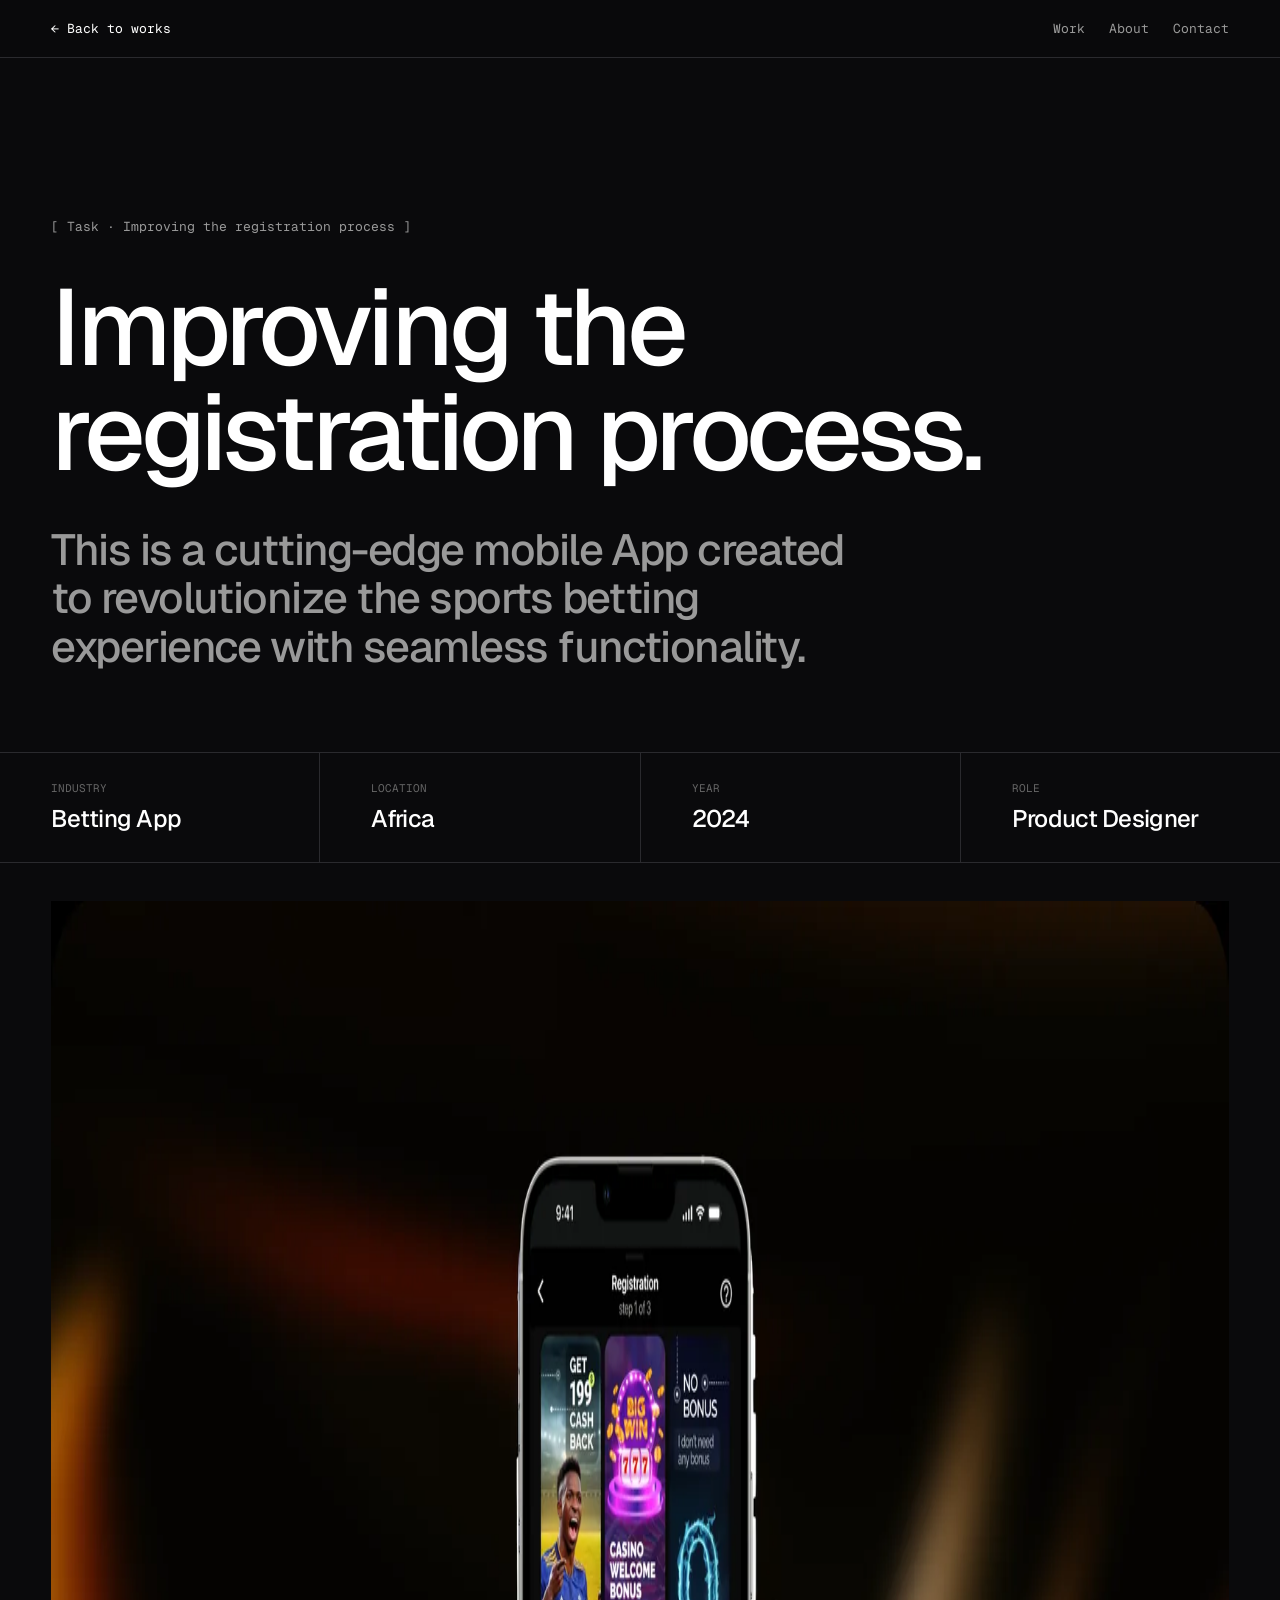
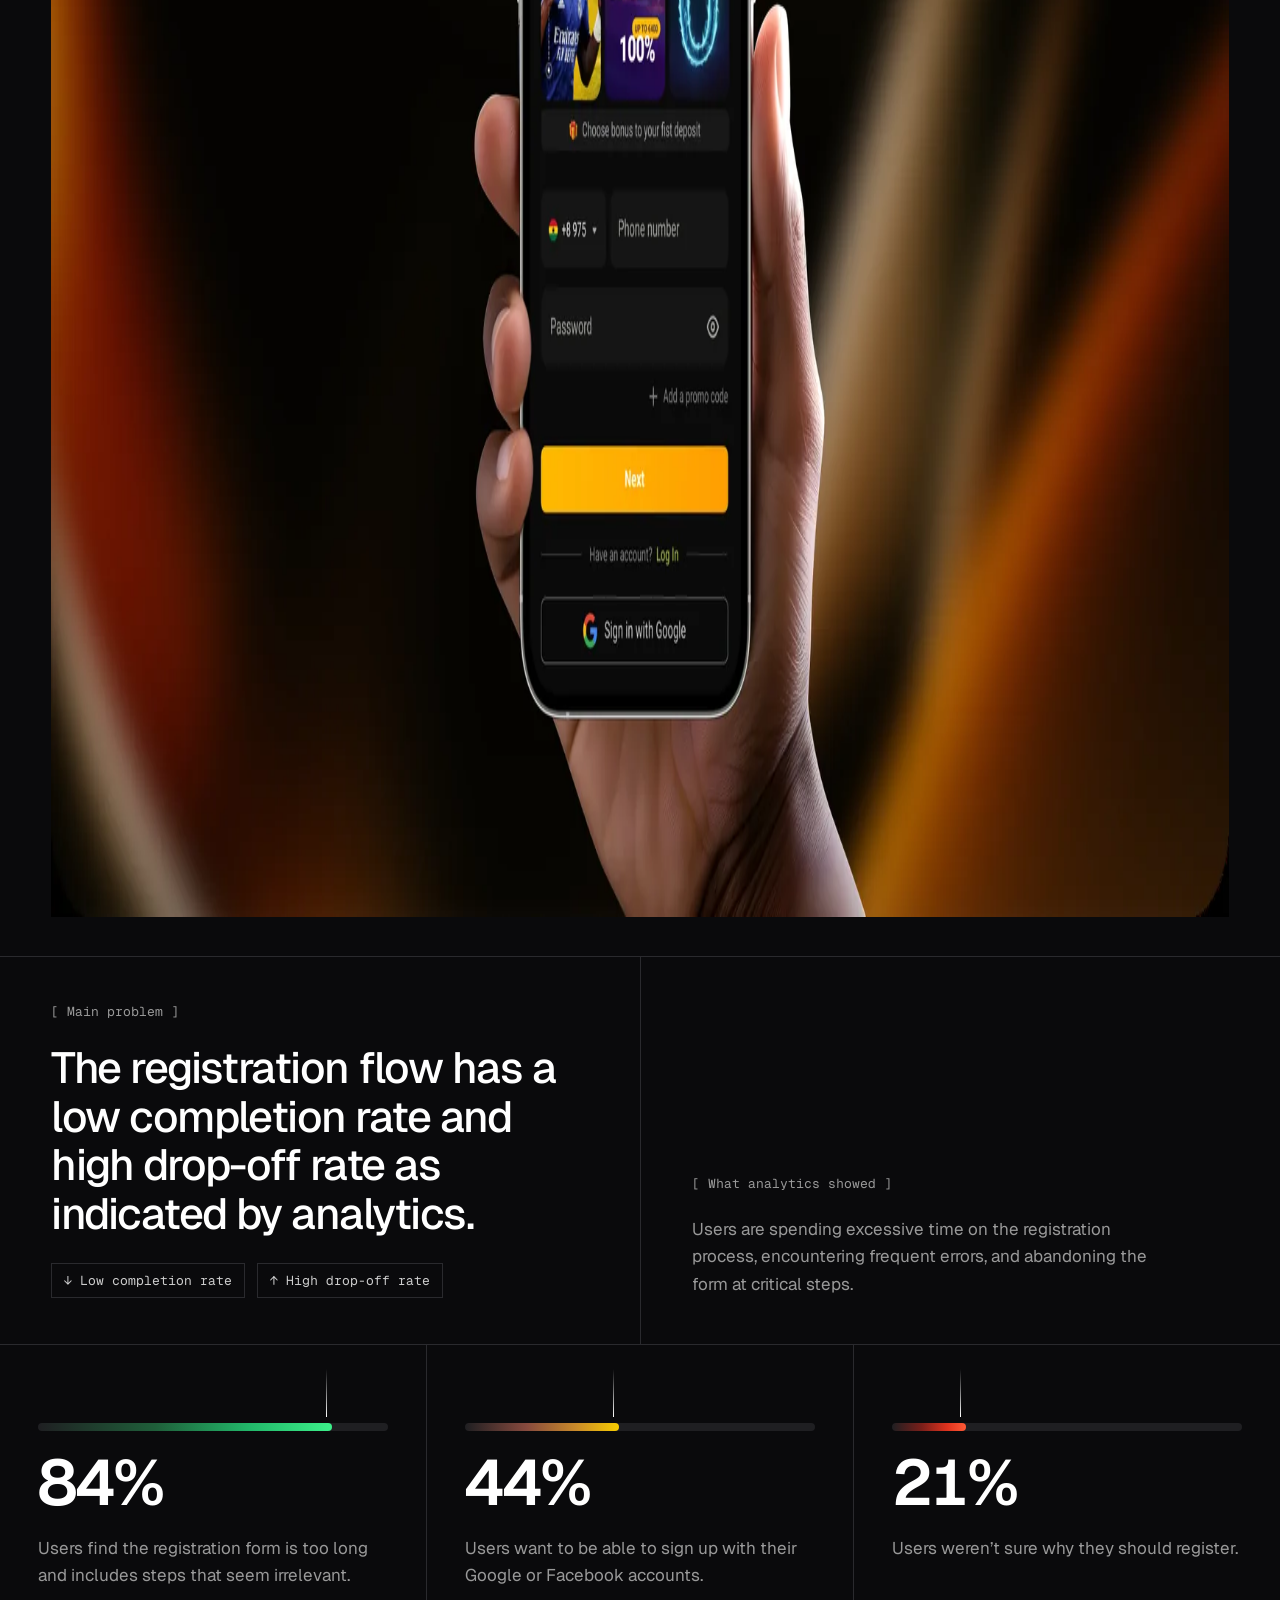
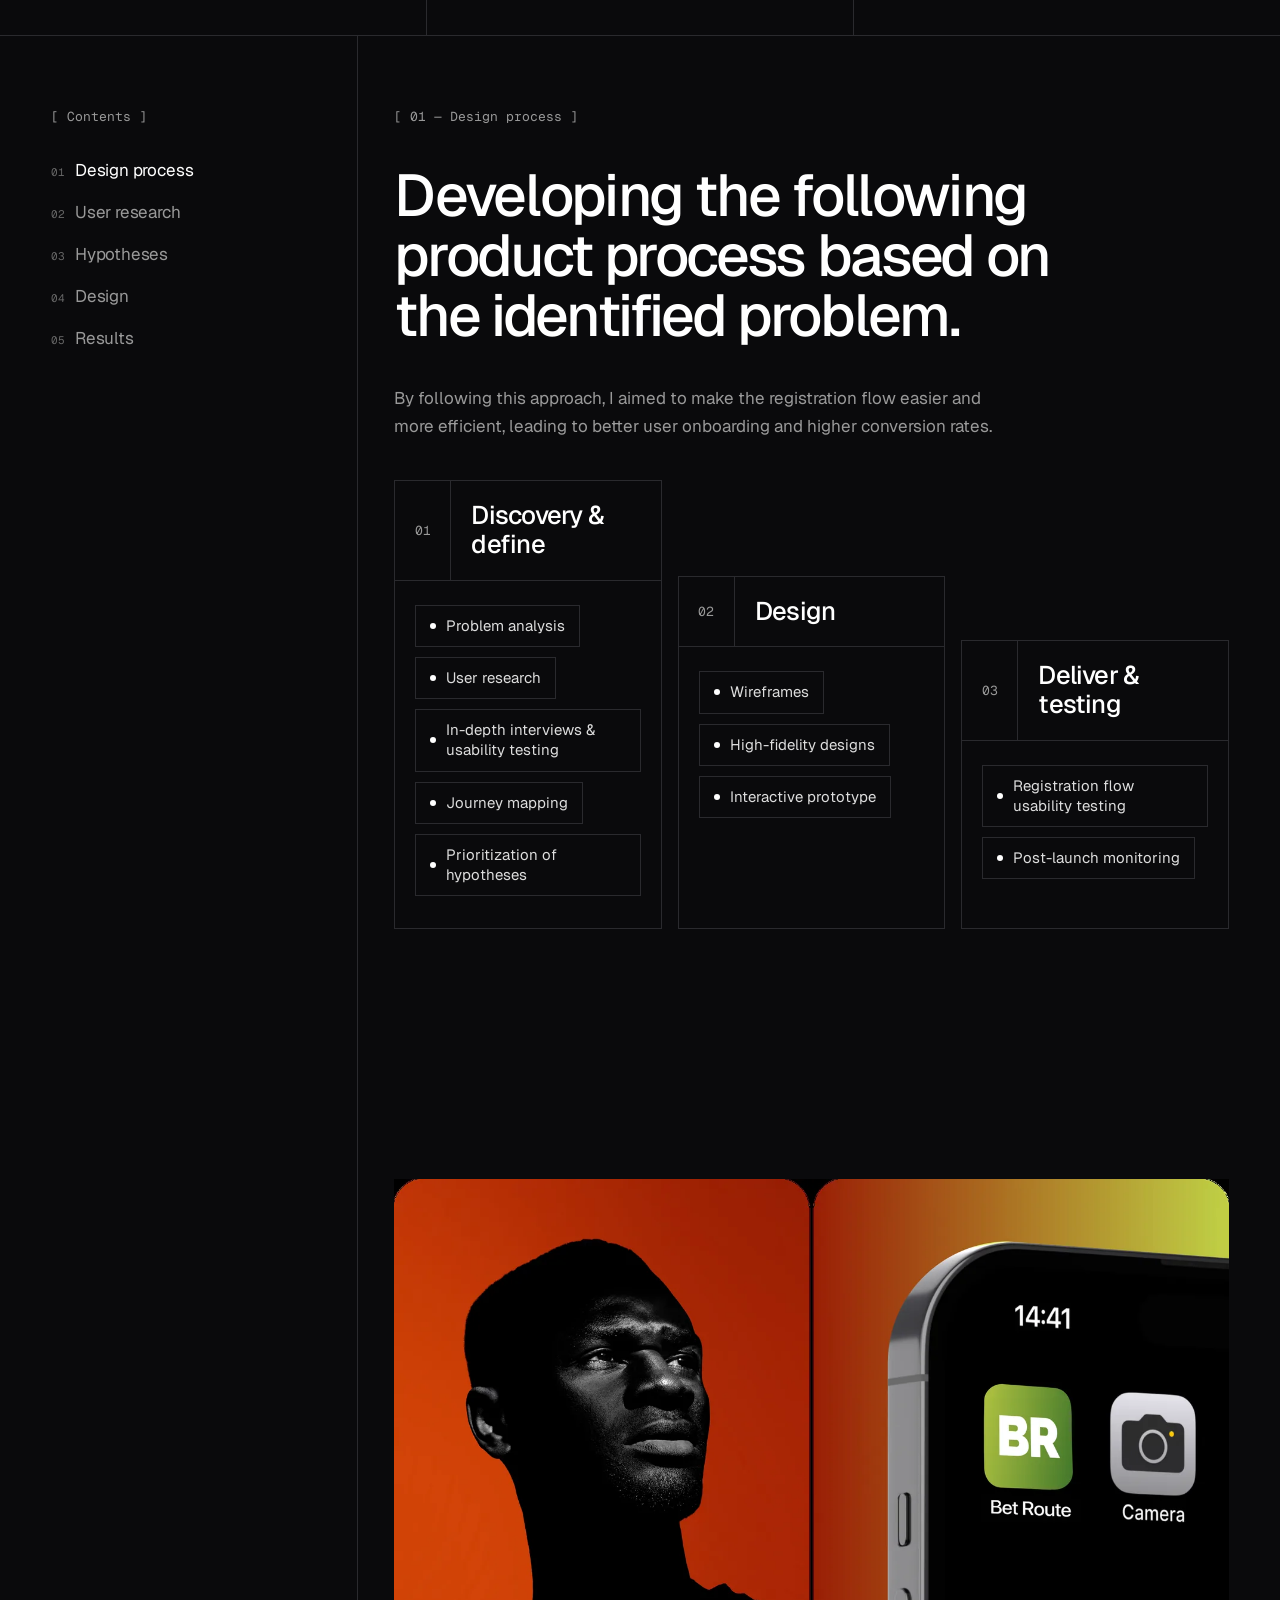
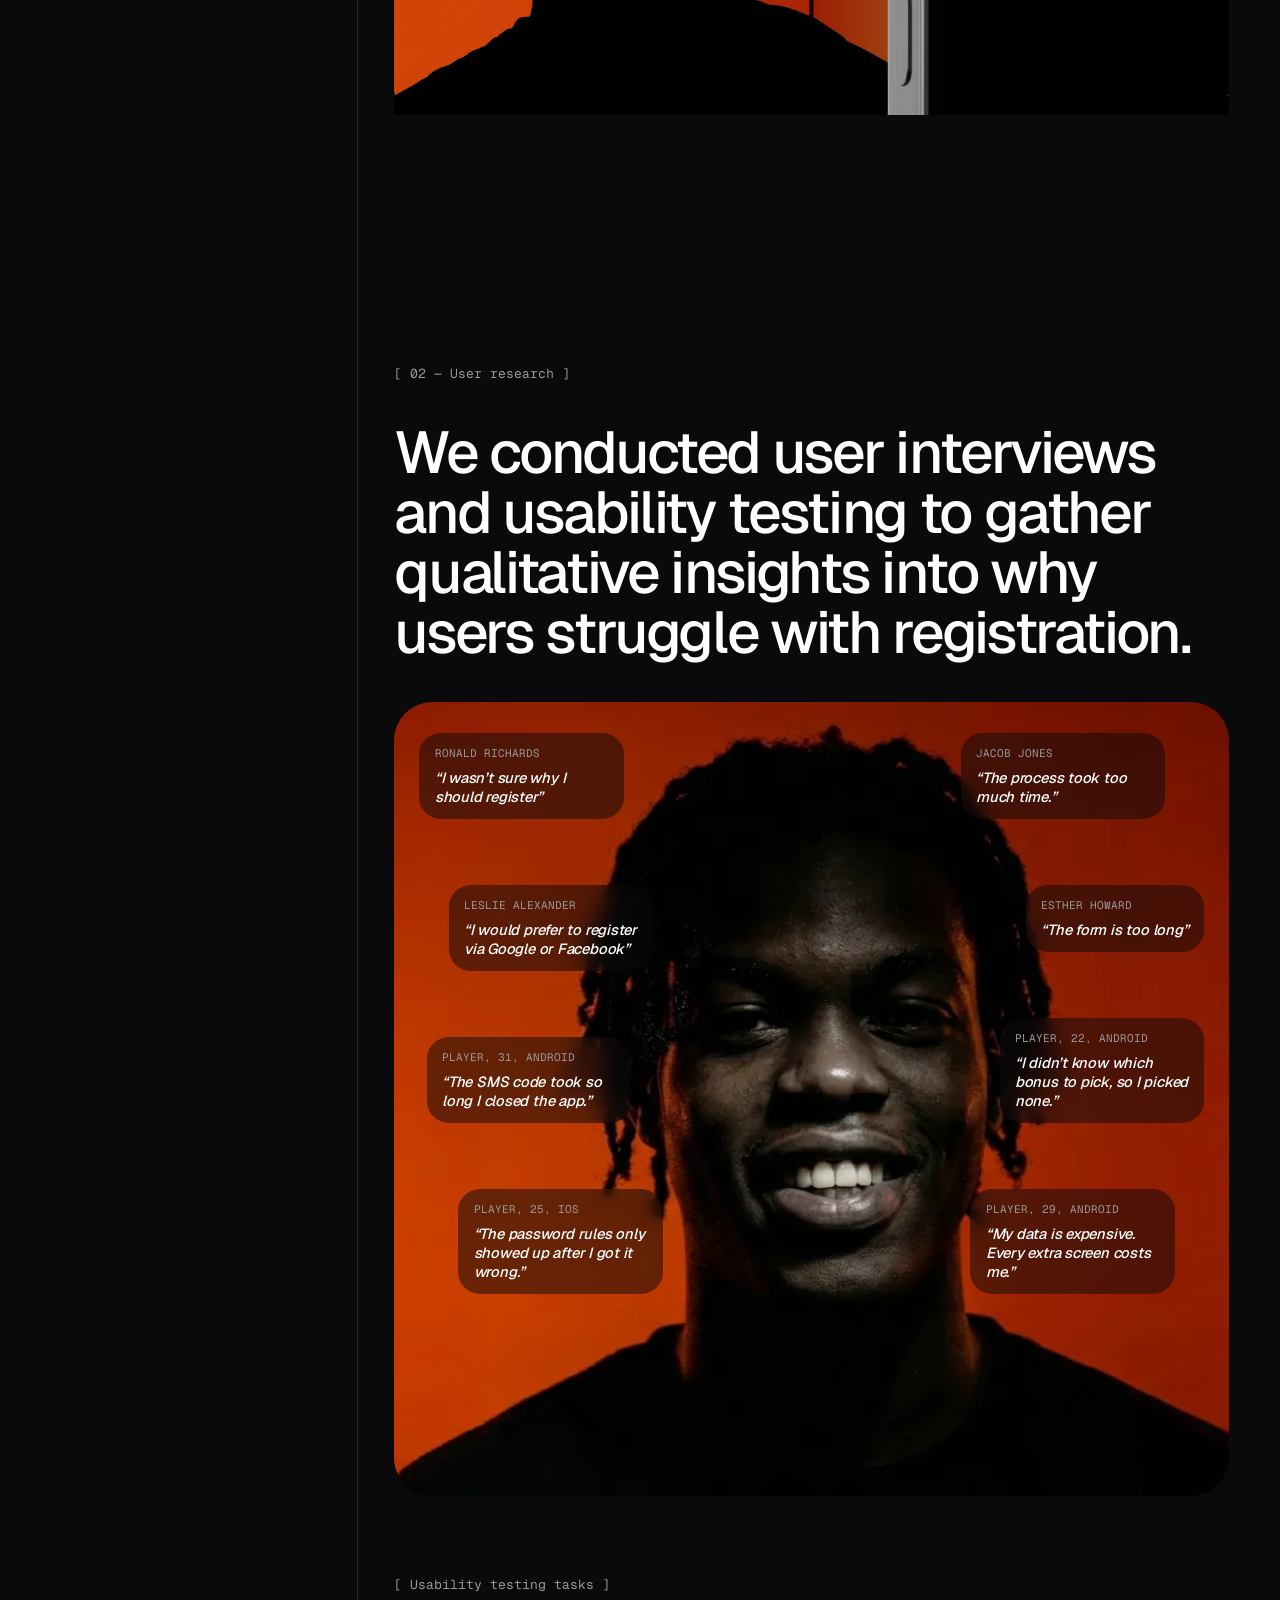
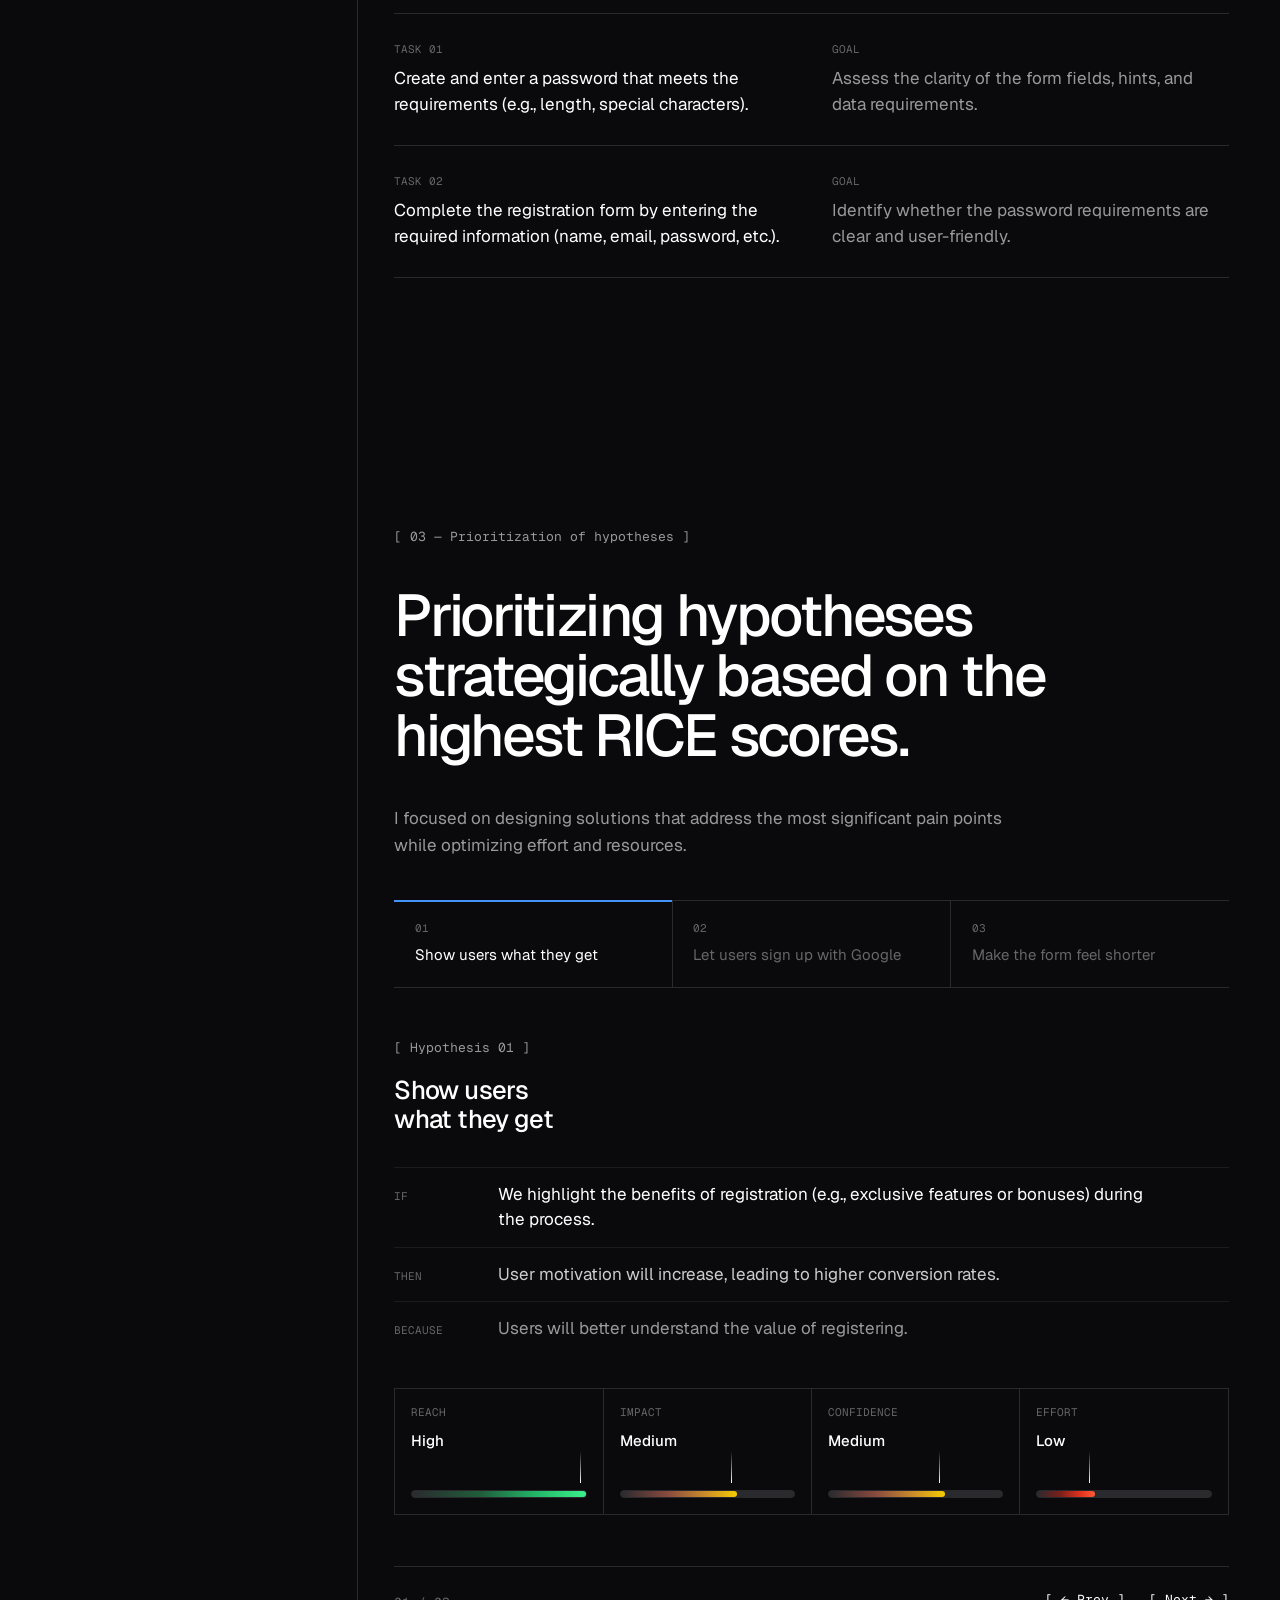
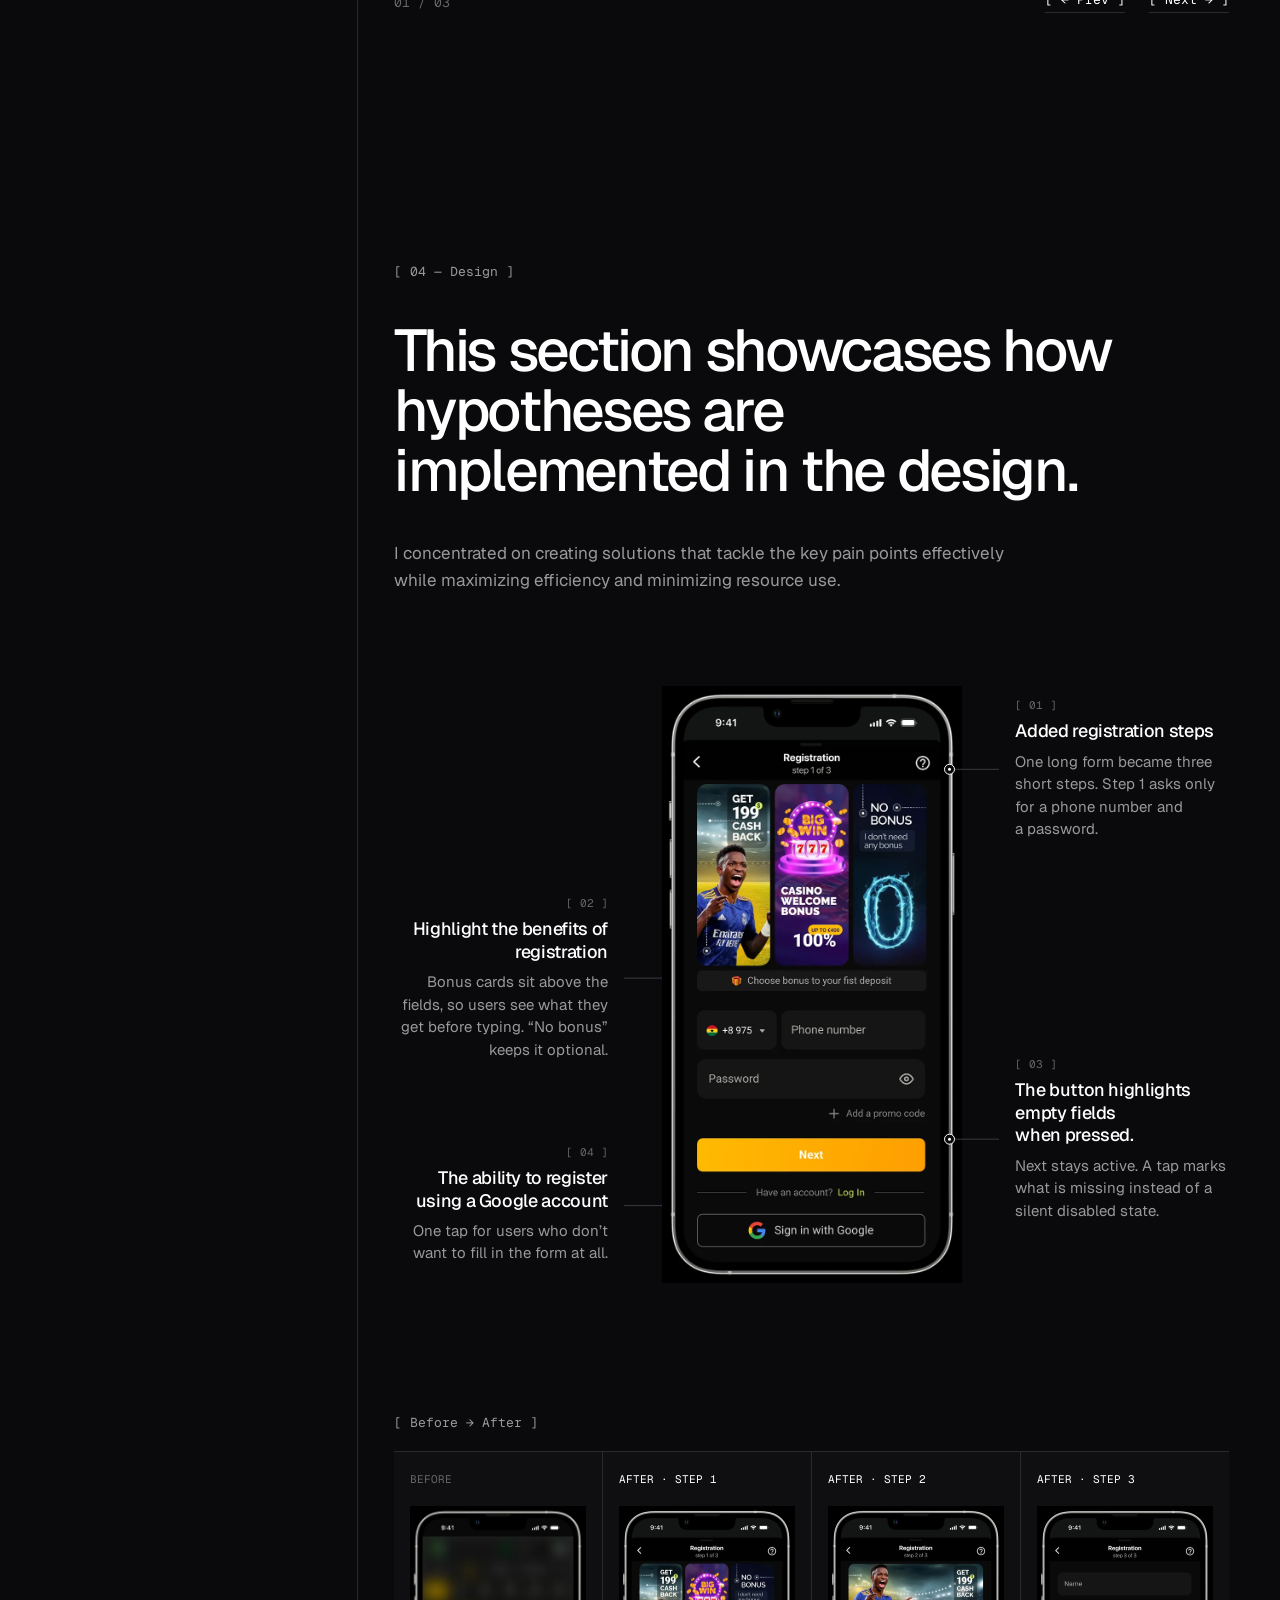
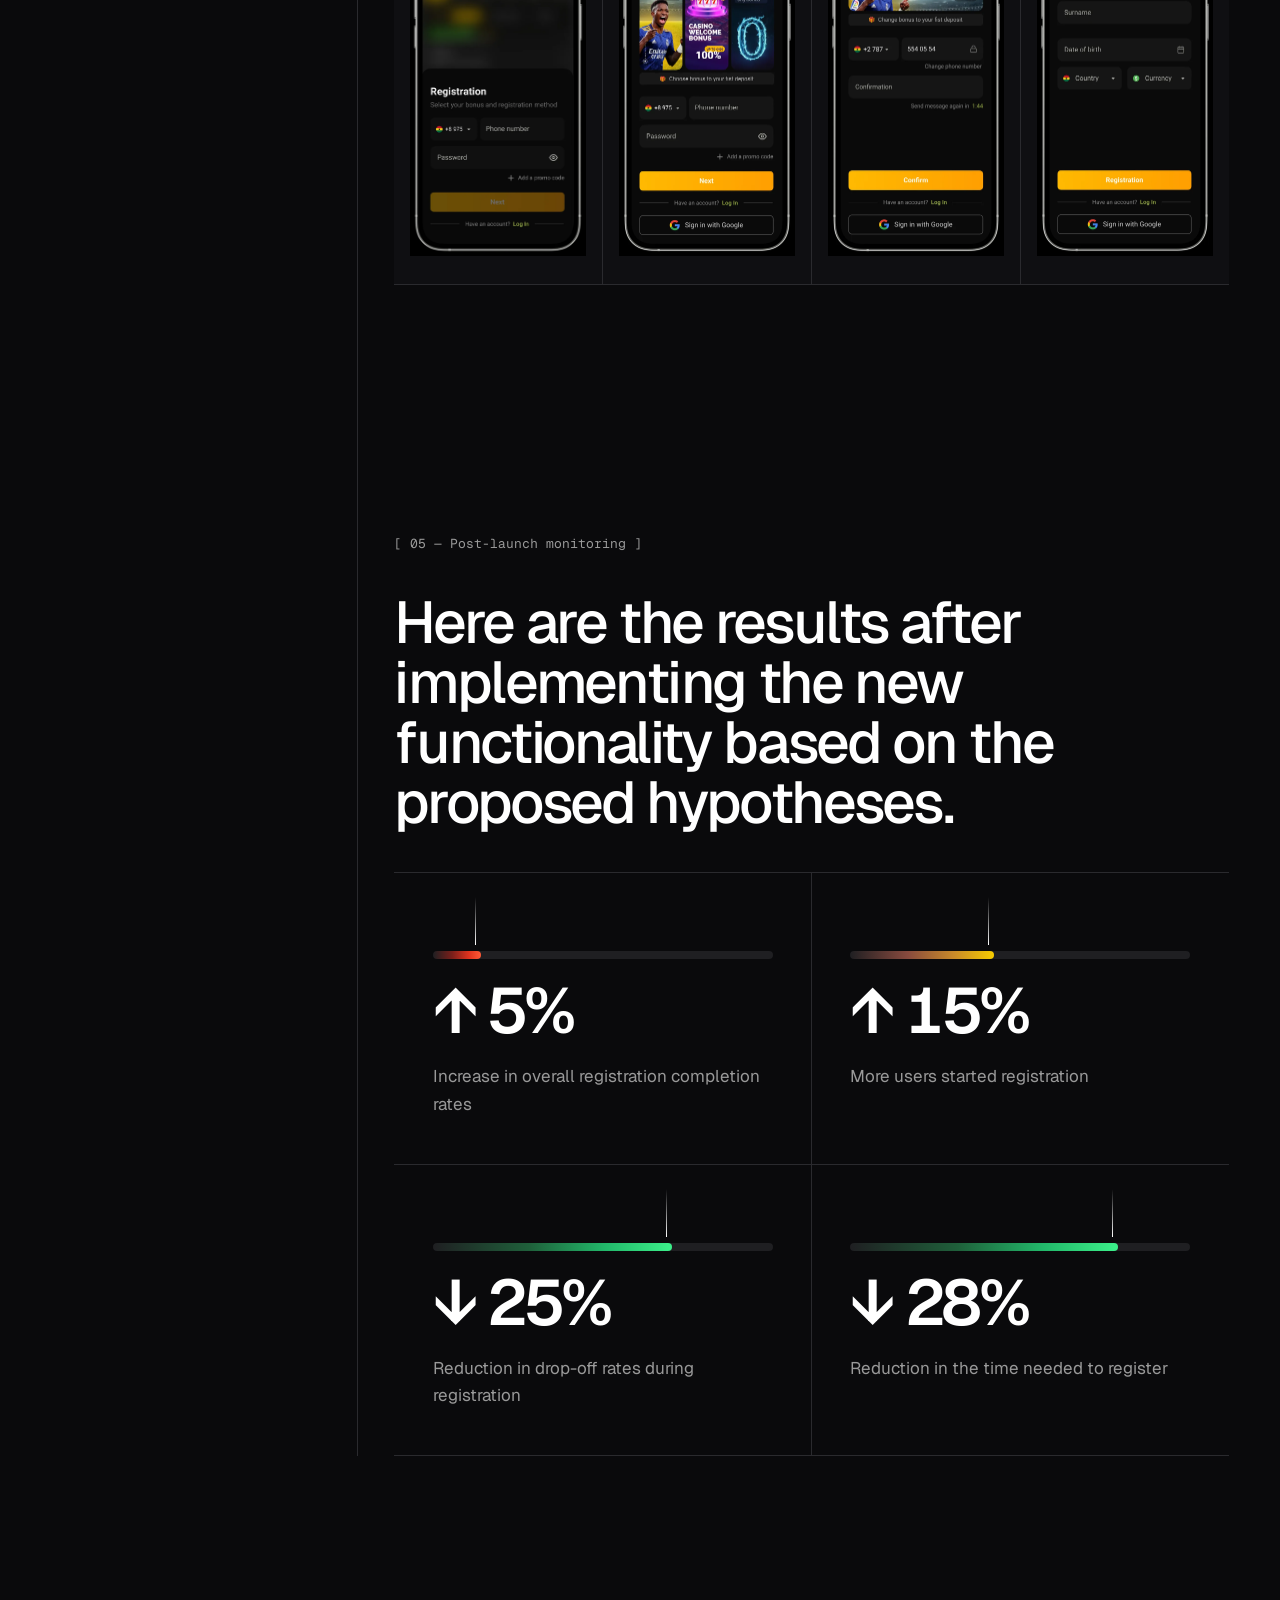
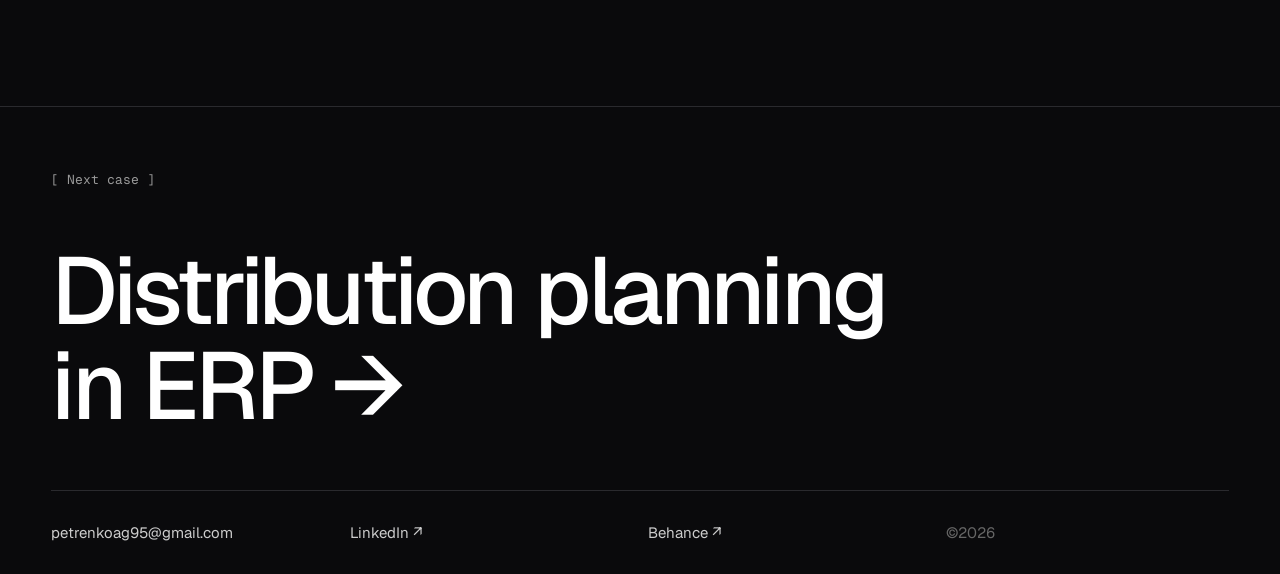
==== commit 3a33eddb: "Bet Route case: match the Contents nav column width to the ERP core case clamp(220px,28vw,360px) ins" ====
--- a/cases/b2c-onboarding.html
+++ b/cases/b2c-onboarding.html
@@ -90,7 +90,7 @@
     .pbar.rice .pmark{height:32px}
 
     /* two-column body */
-    .body-grid{display:grid;grid-template-columns:minmax(240px,300px) minmax(0,1fr)}
+    .body-grid{display:grid;grid-template-columns:clamp(220px,28vw,360px) minmax(0,1fr)}
     .body-grid aside{border-right:1px solid var(--line)}
     .toc-sticky{position:sticky;top:58px;padding:72px 24px 40px var(--gut);display:flex;flex-direction:column;gap:28px}
     .toc{display:flex;flex-direction:column;gap:8px}
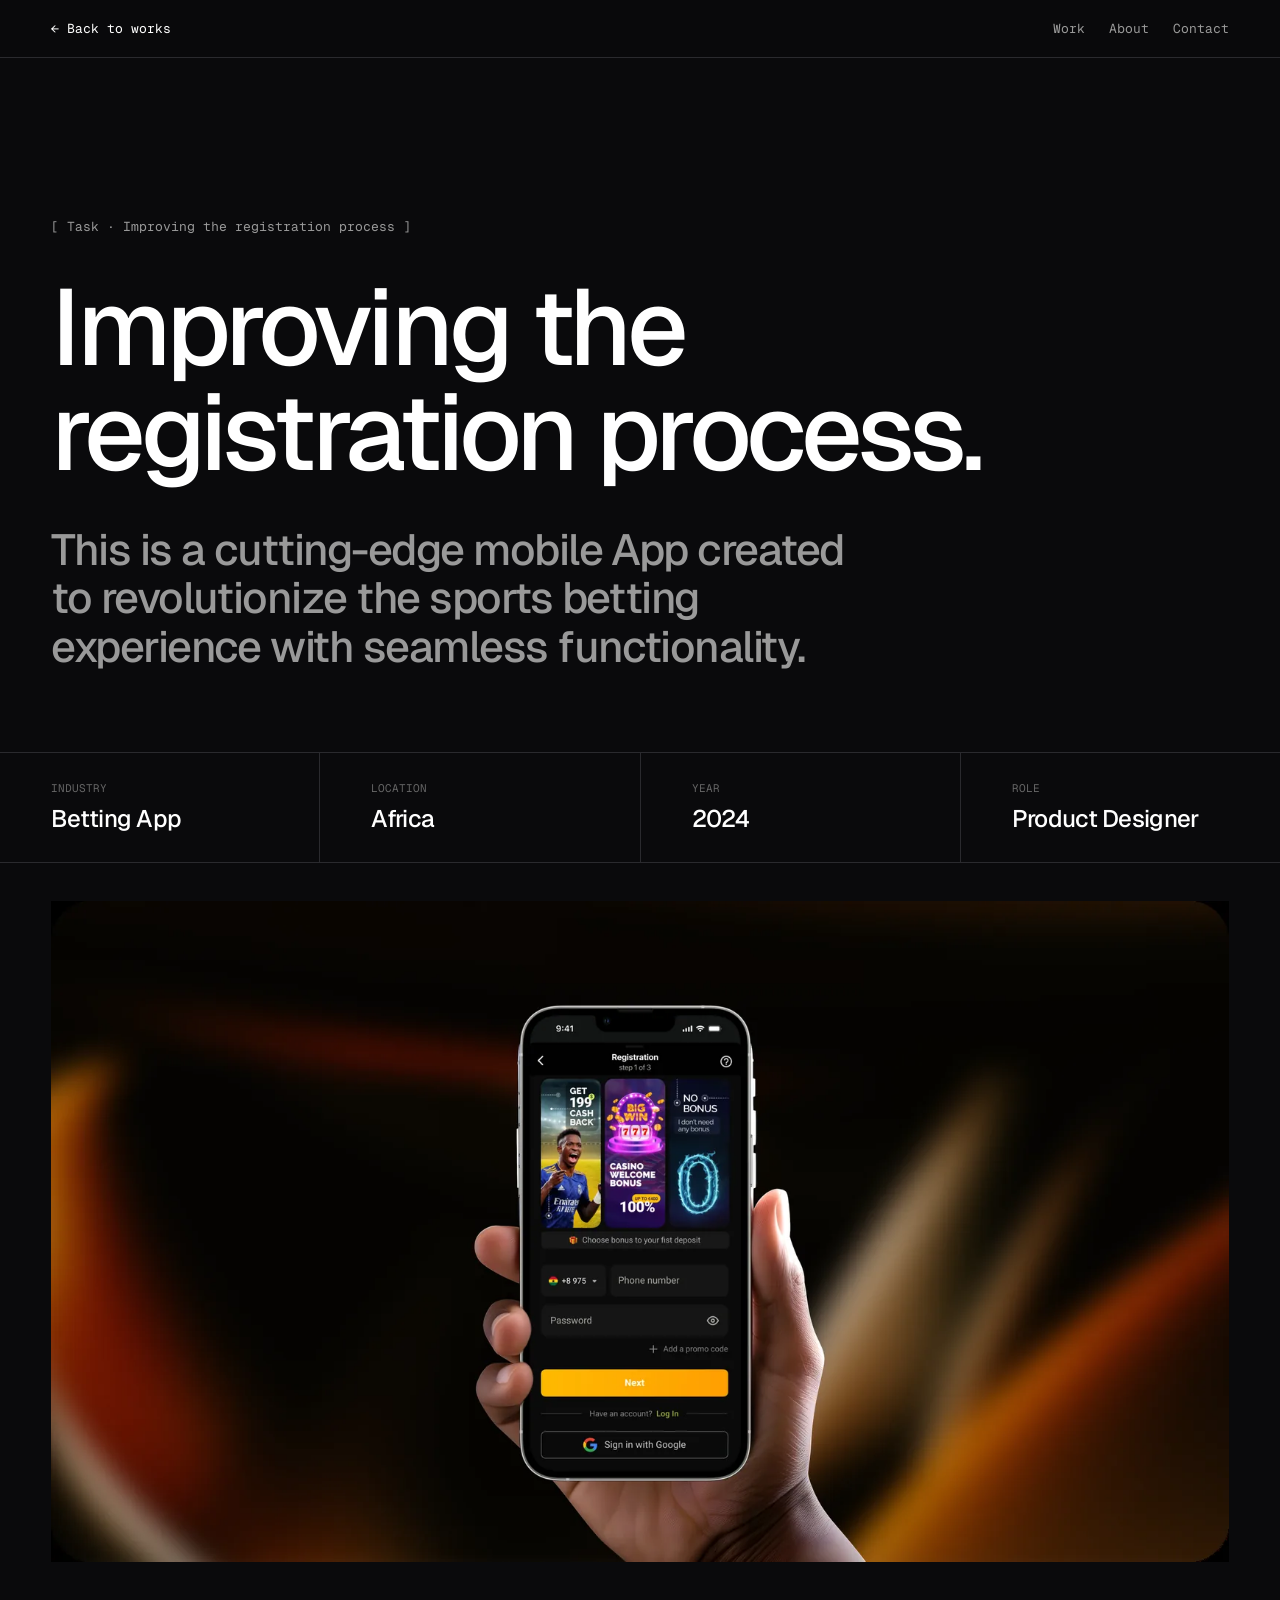
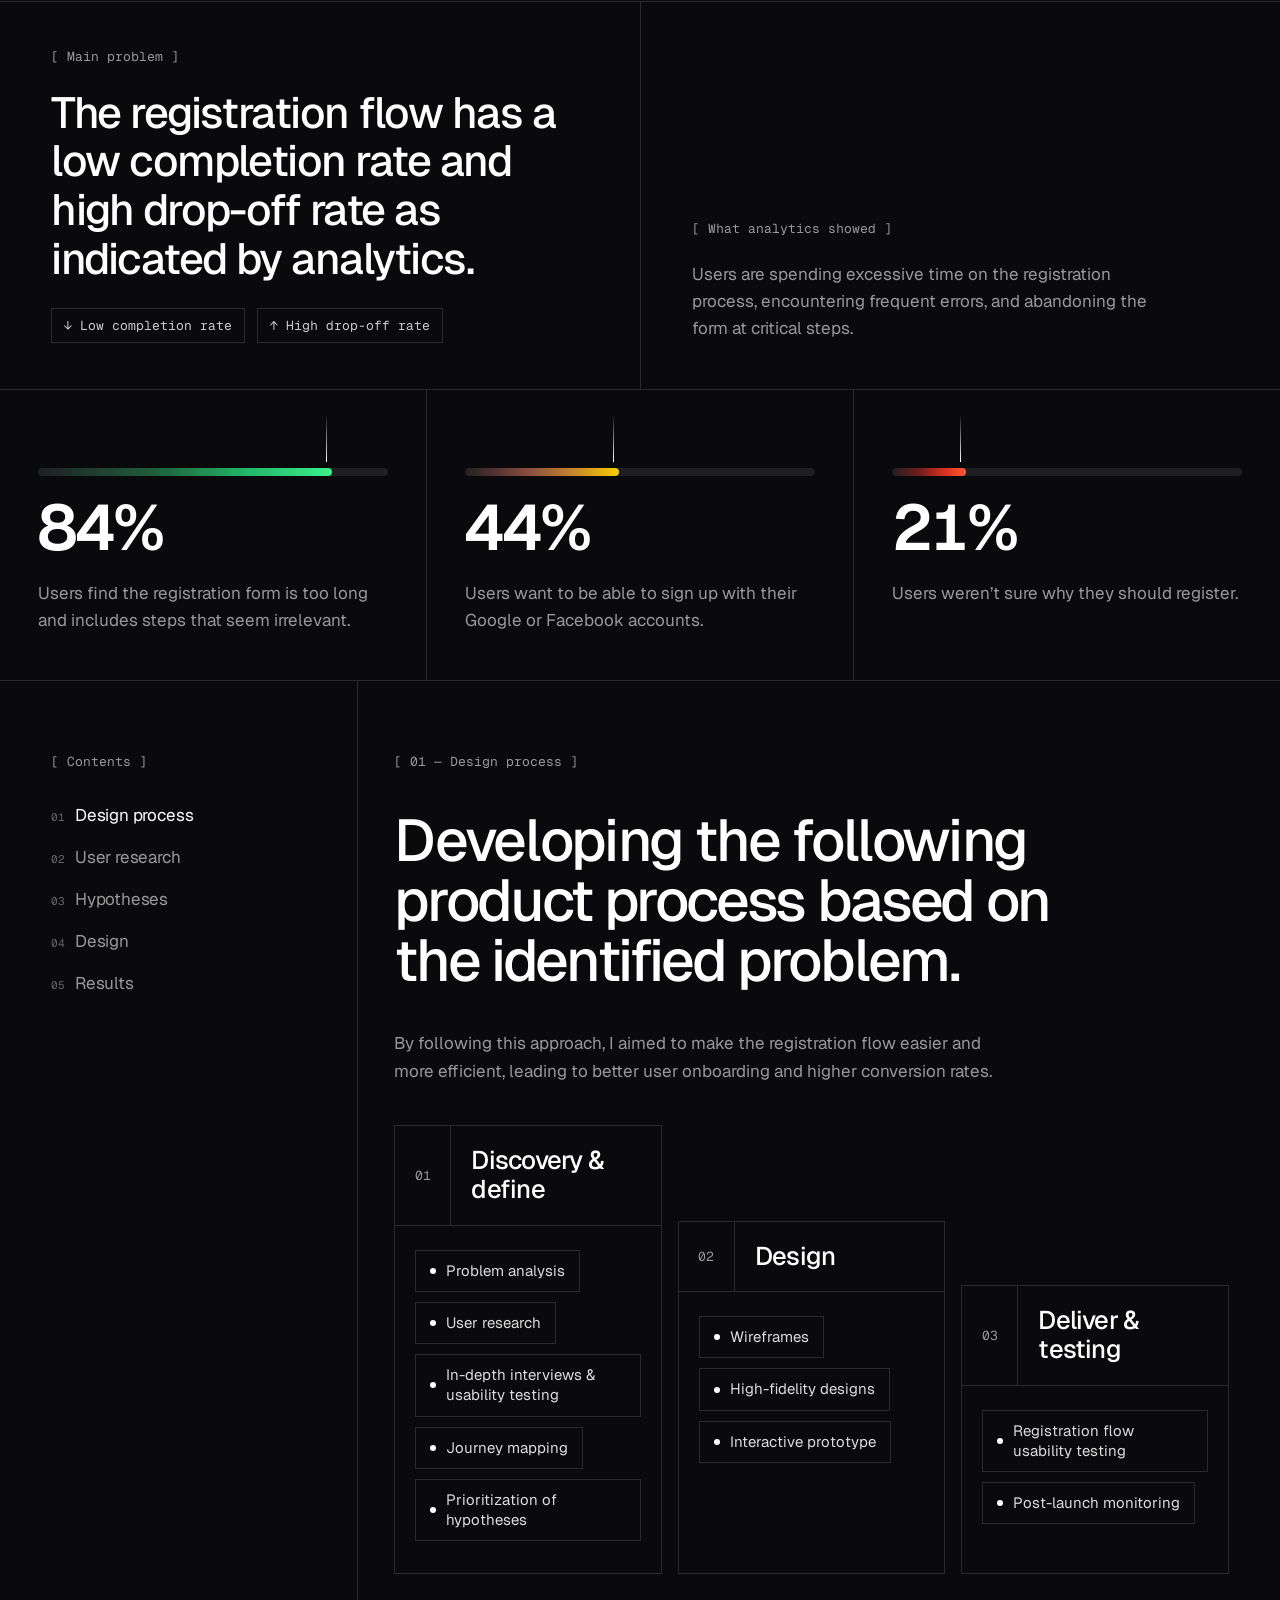
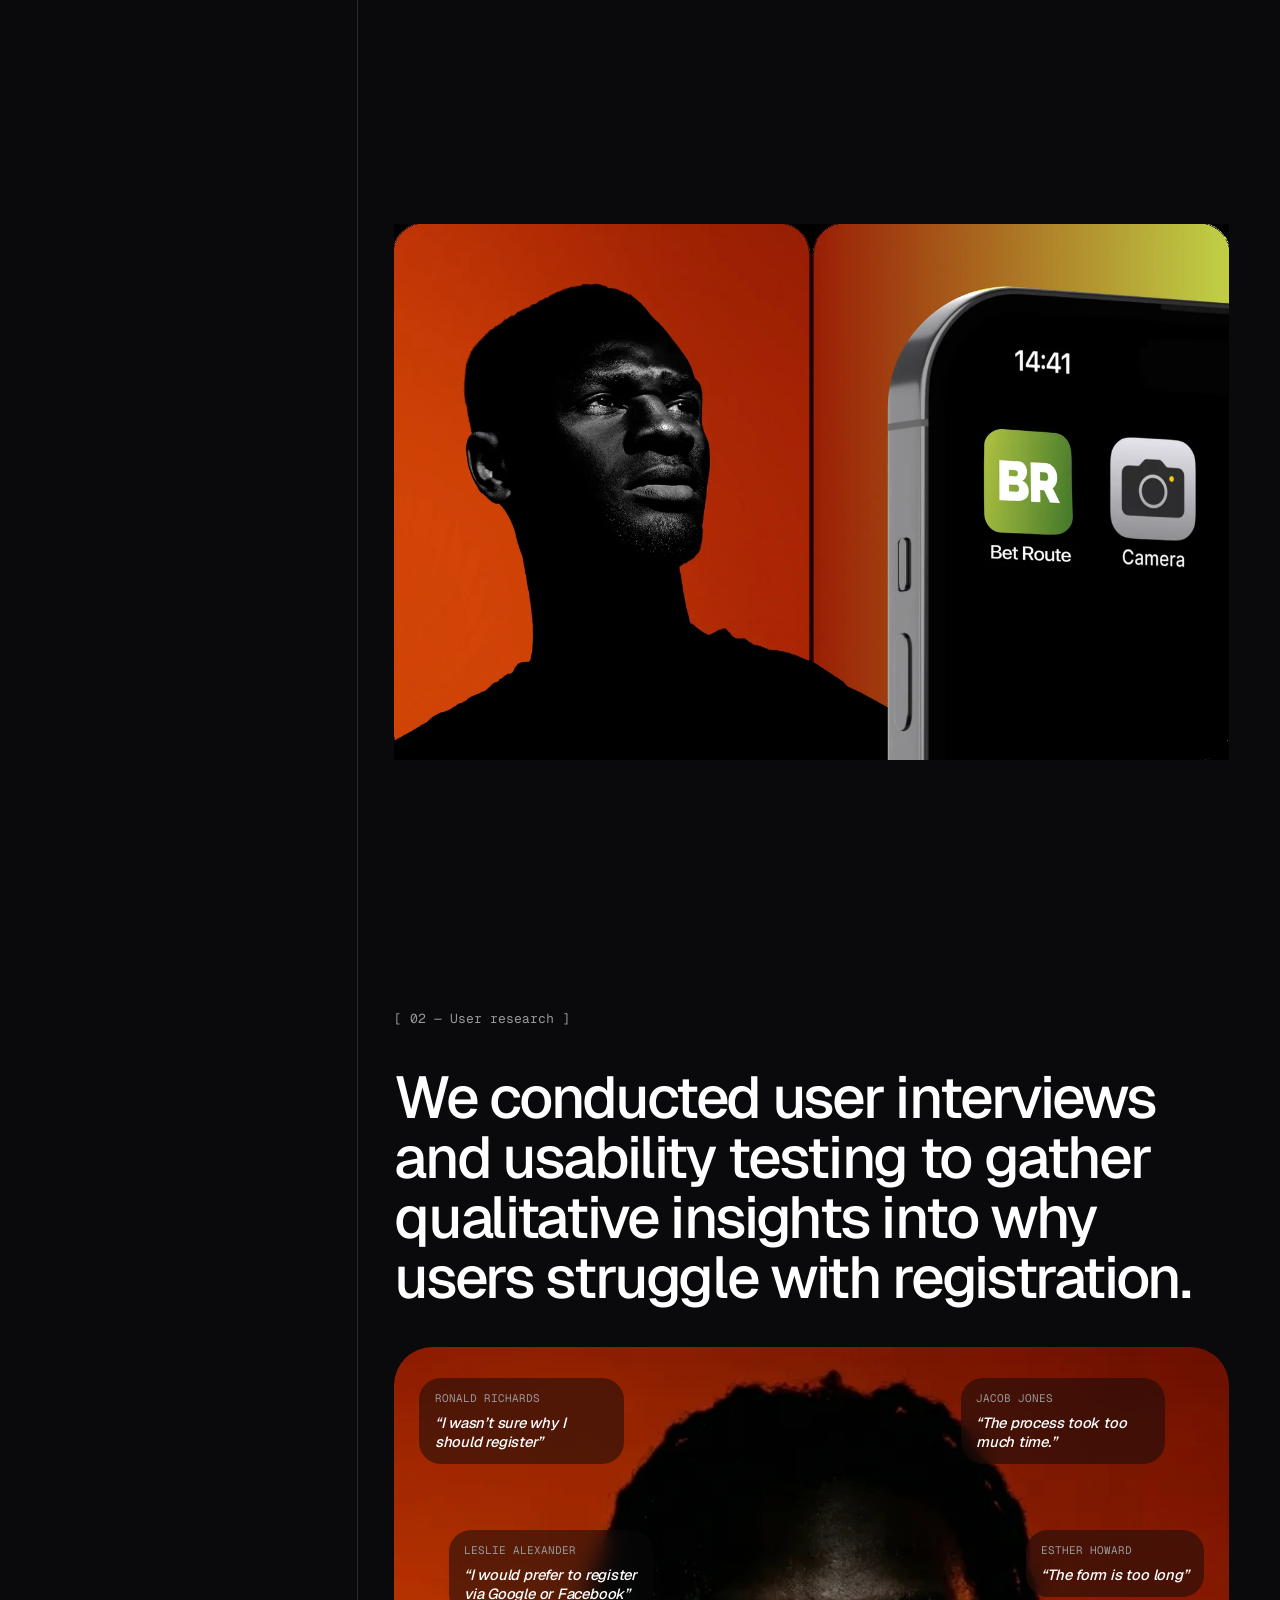
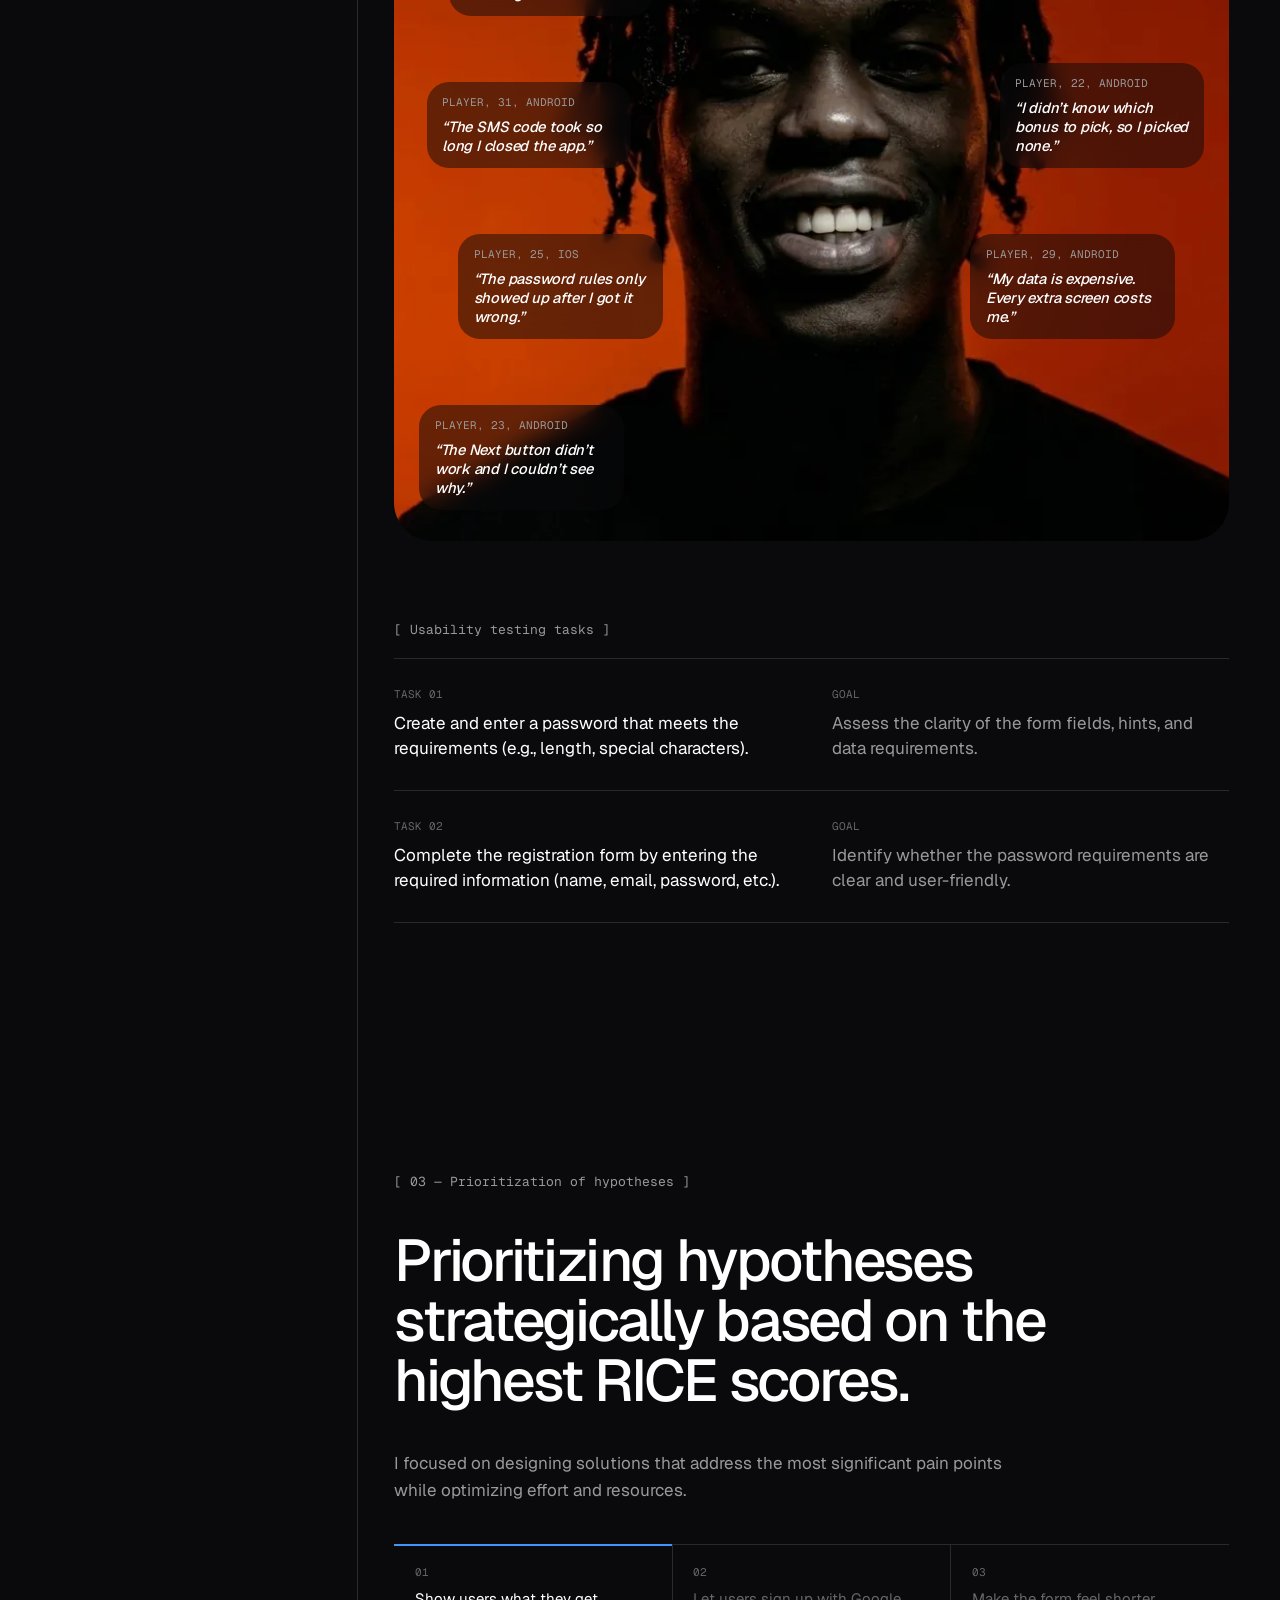
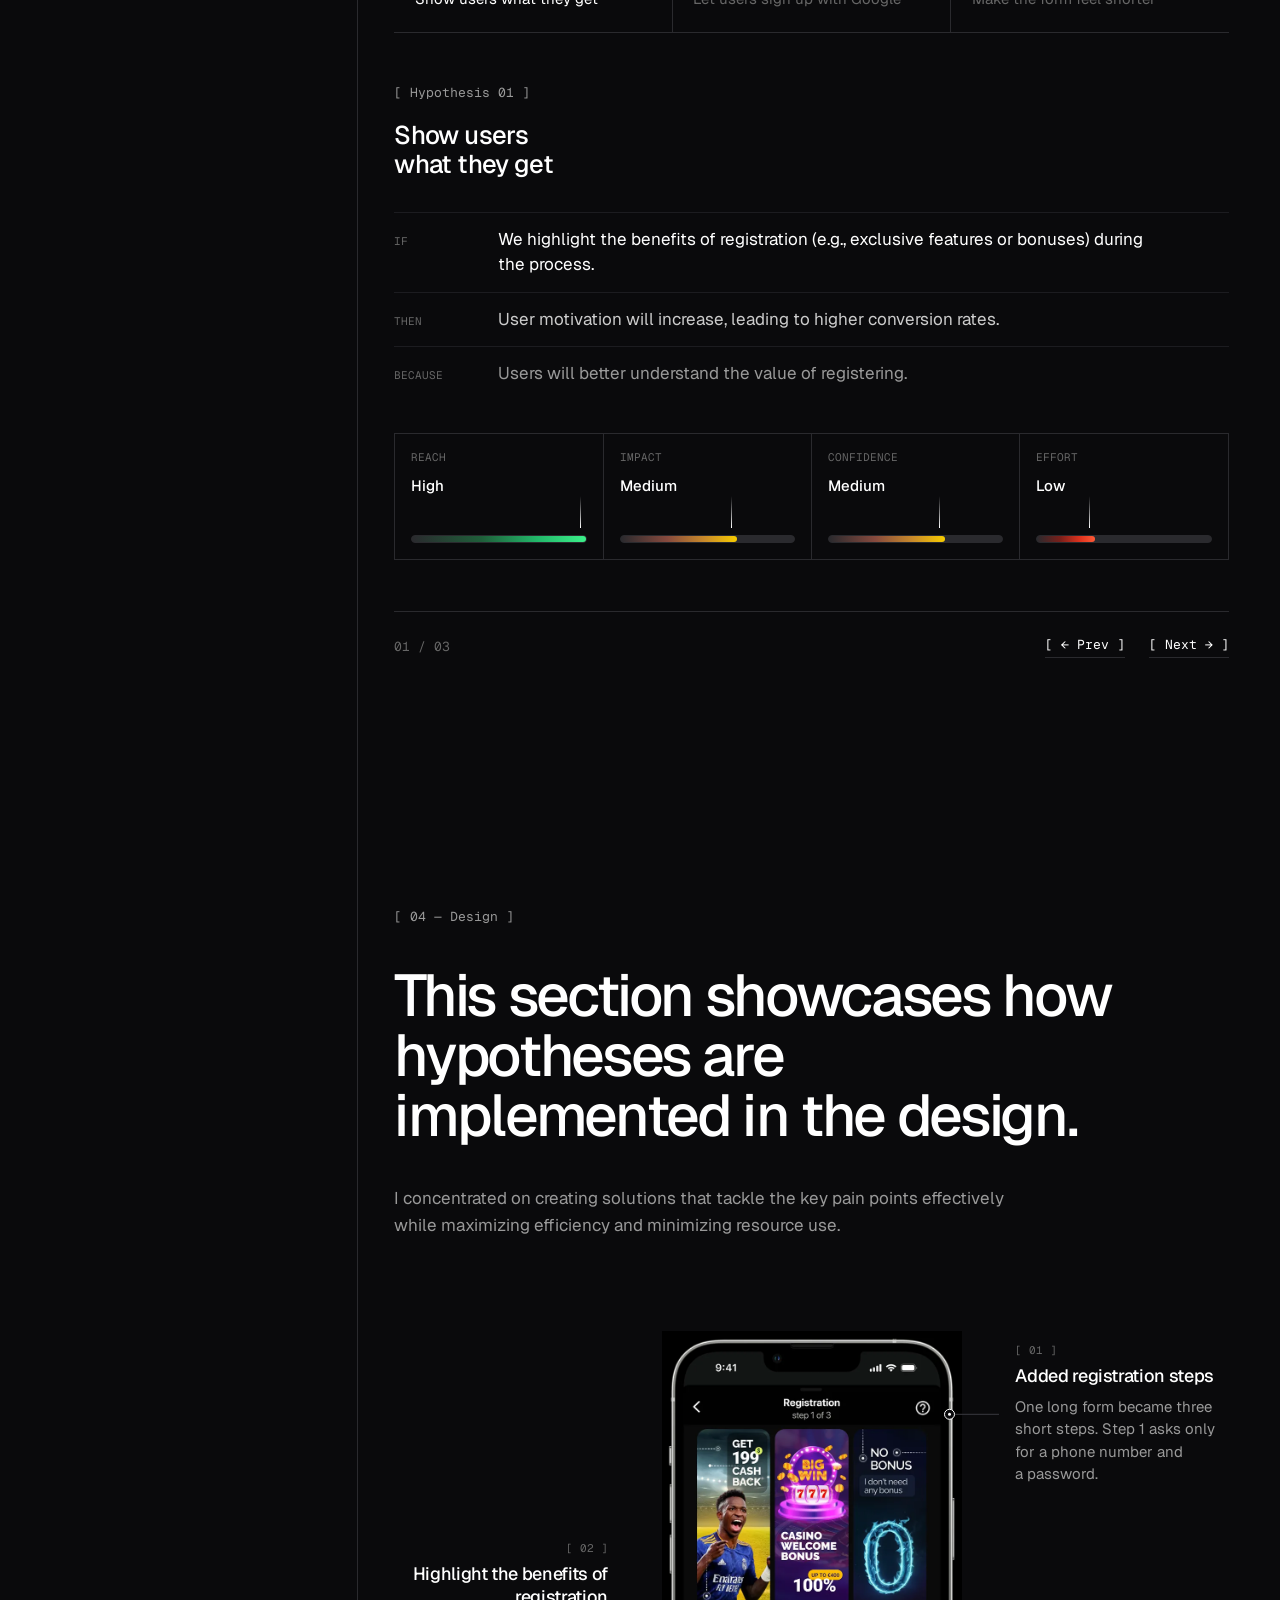
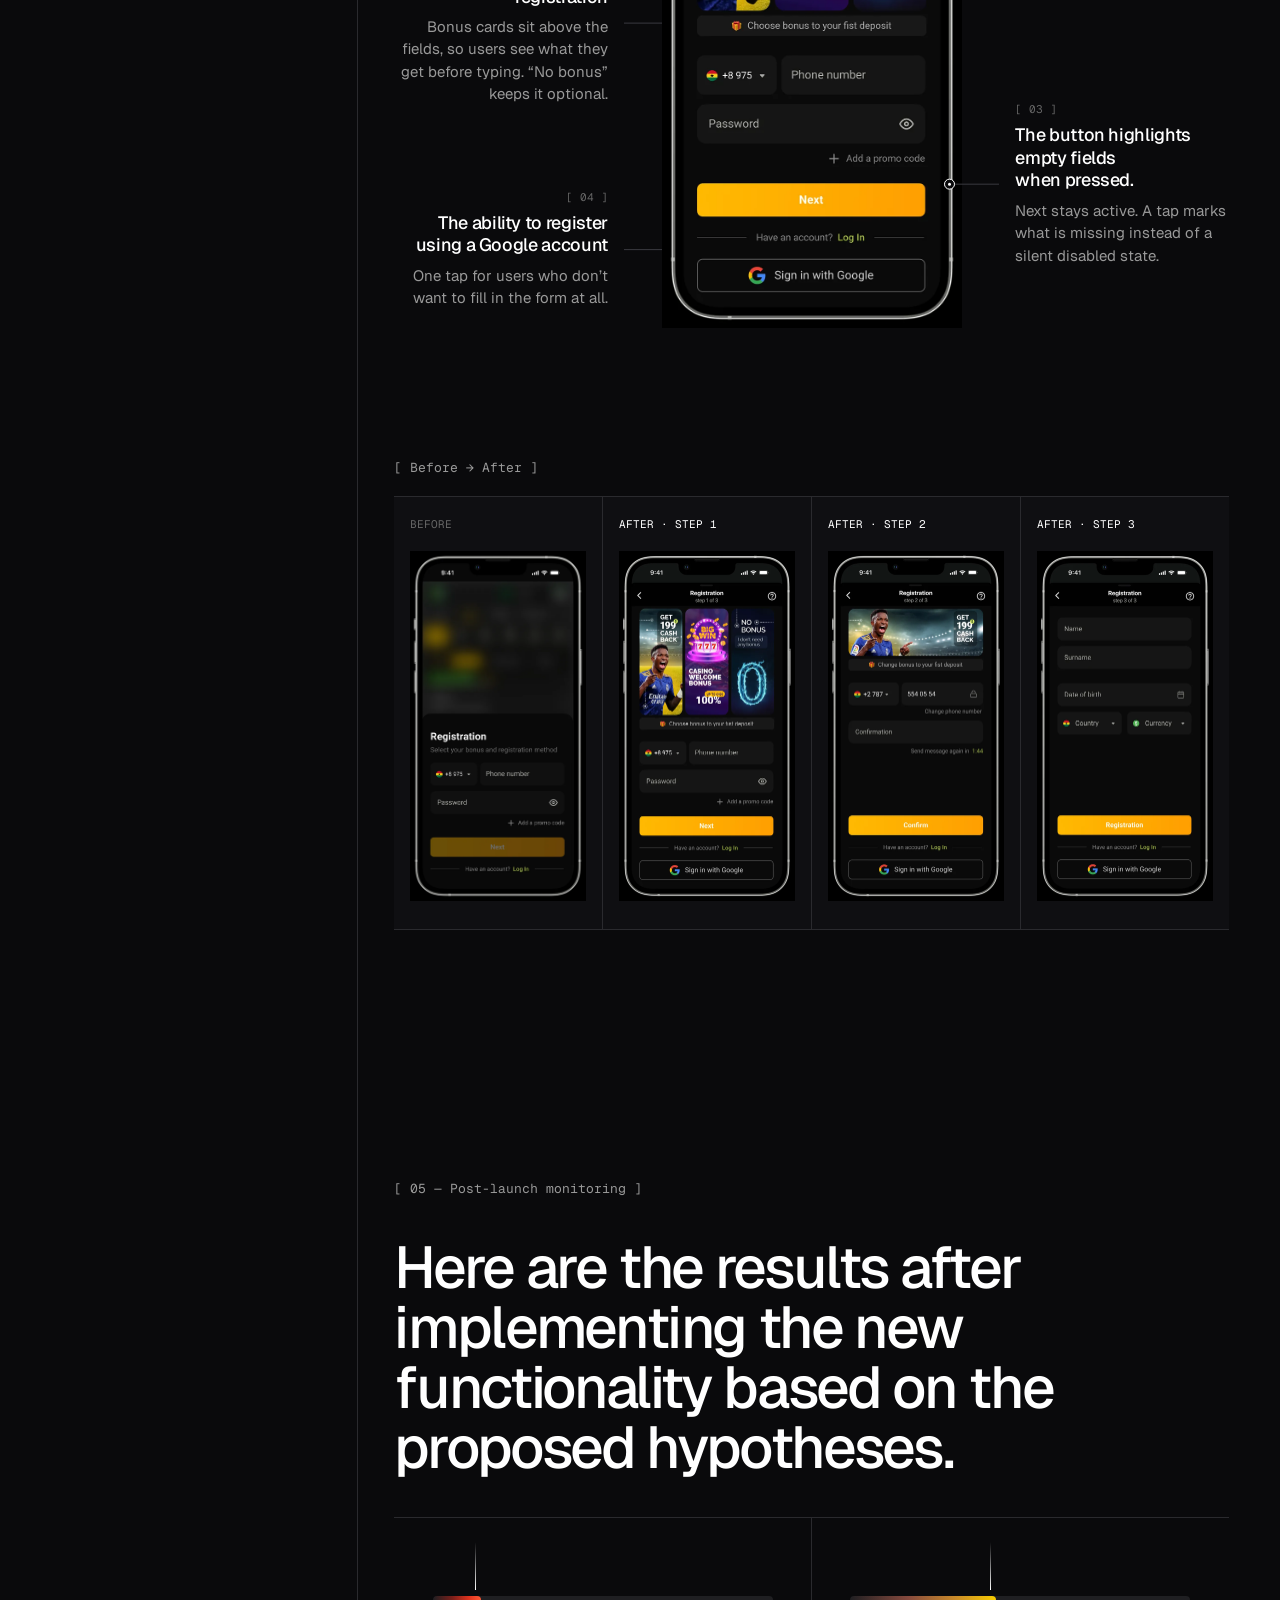
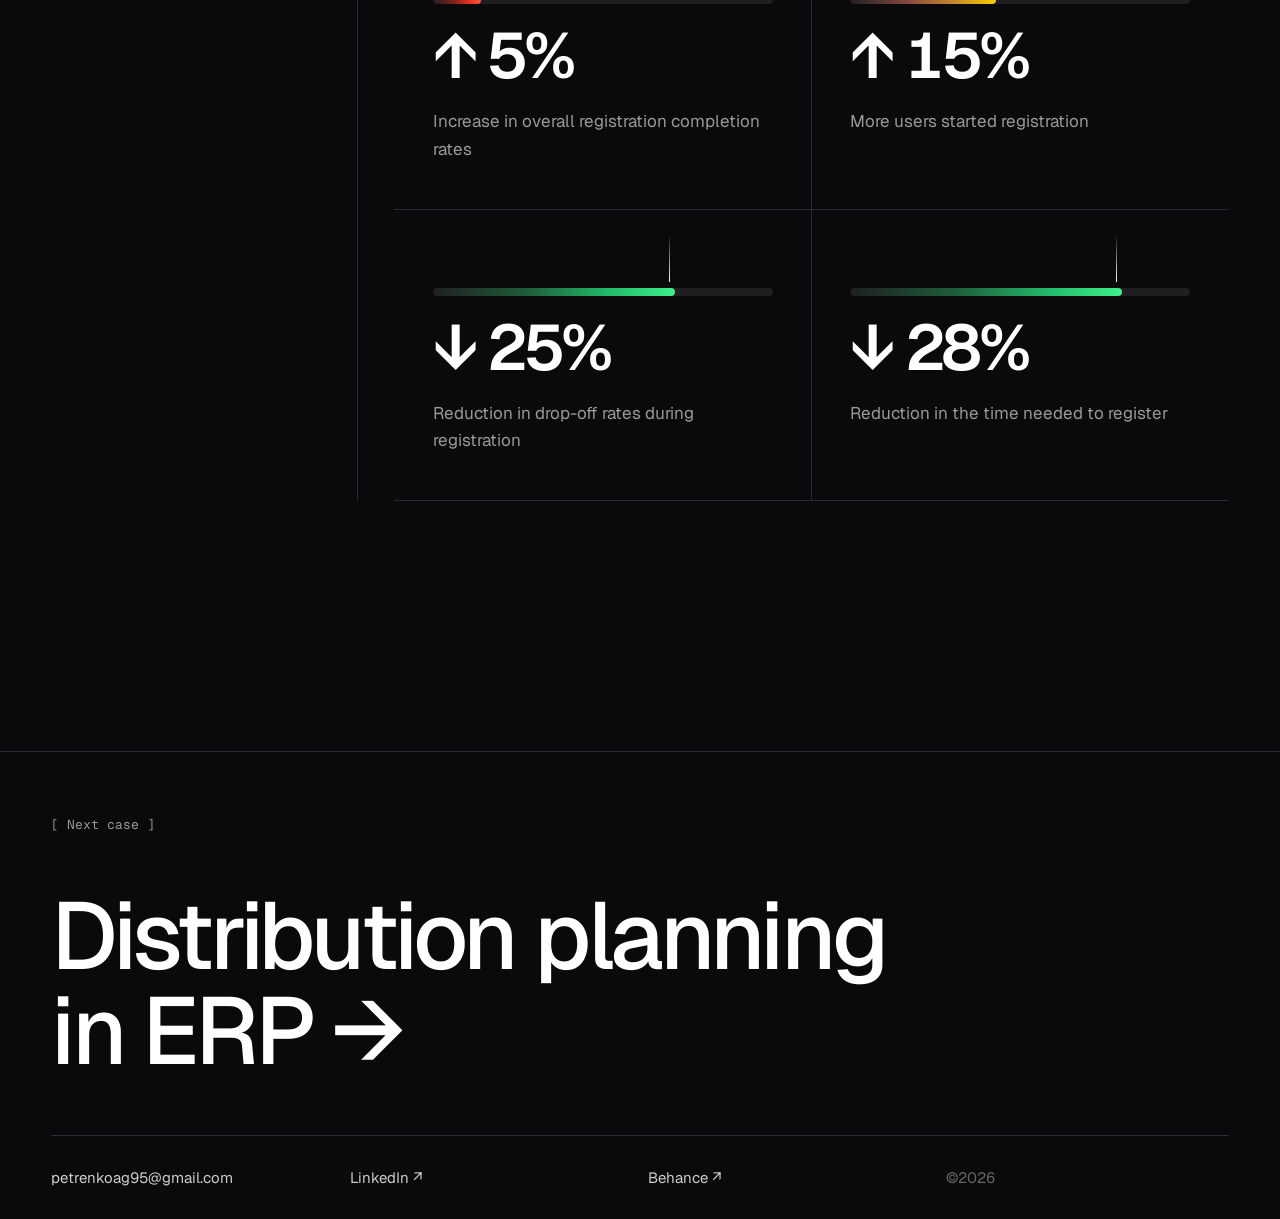
==== commit 60cb0386: "Bet Route case: fix squished cover image (add width:100%;height:auto) The cover img's height attribu" ====
--- a/cases/b2c-onboarding.html
+++ b/cases/b2c-onboarding.html
@@ -70,6 +70,7 @@
     .meta .cell .v{font-size:24px;font-weight:500;letter-spacing:-0.03em}
 
     .cover{padding:clamp(20px,3vw,48px) var(--gut);border-bottom:1px solid var(--line)}
+    .cover img{width:100%;height:auto}
 
     .problem{grid-template-columns:repeat(auto-fit,minmax(min(100%,340px),1fr));border-bottom:1px solid var(--line)}
     .problem .cell{background:var(--bg);padding:clamp(32px,3.6vw,56px) var(--gut);display:flex;flex-direction:column;gap:24px}
